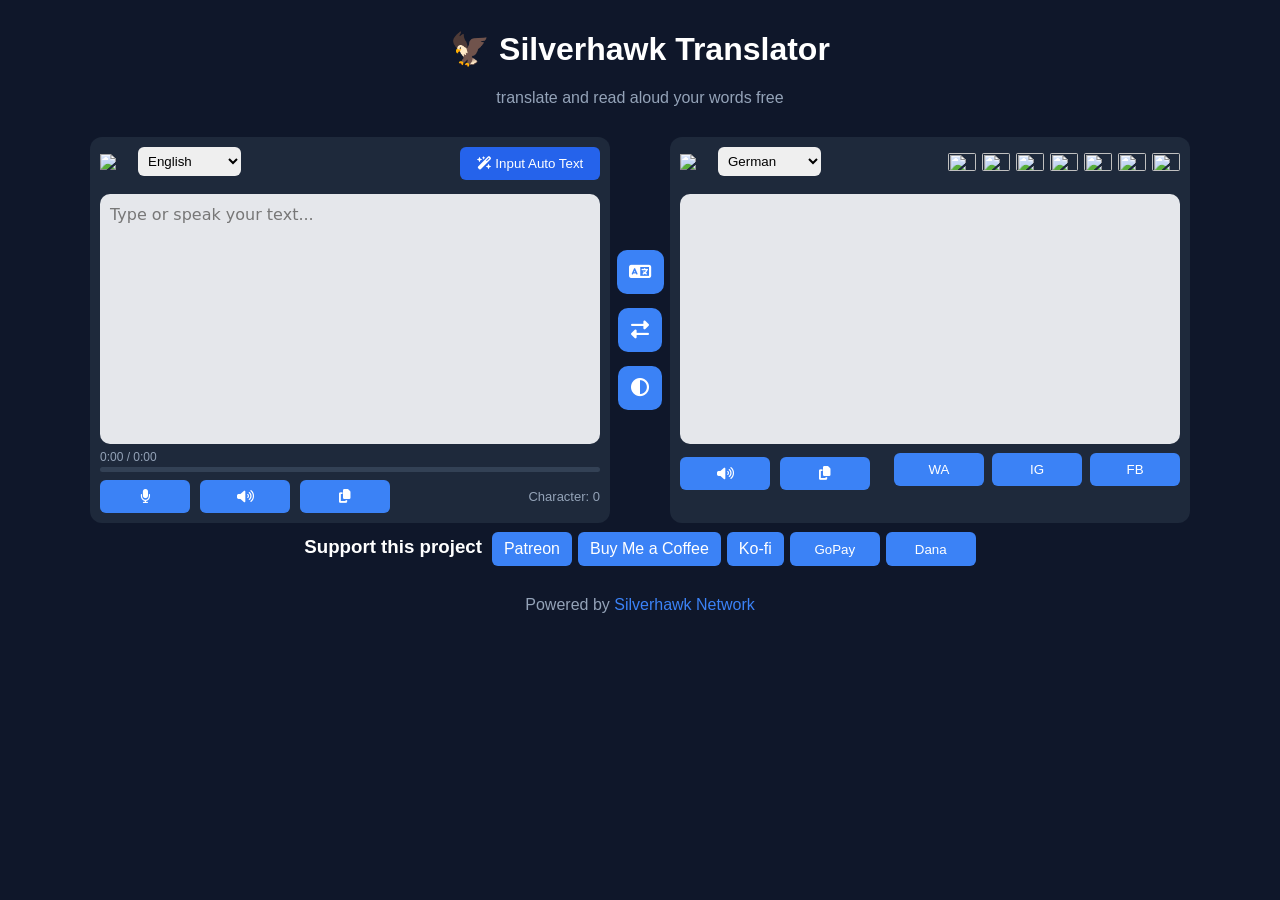
==== index.html @ ea13aef0 "Add files via upload" ====
<!doctype html>
<html lang="en">
  <head>
    <link rel="icon" href="data:,🦅" />

    <meta charset="UTF-8" />
    <meta name="viewport" content="width=device-width, initial-scale=1.0" />

    <title>Silverhawk Translator</title>

    <link rel="stylesheet" href="style.css" />

    <link
      rel="stylesheet"
      href="https://cdnjs.cloudflare.com/ajax/libs/font-awesome/6.5.0/css/all.min.css"
    />
  </head>

  <body>
    <div class="container">
      <h1>🦅 Silverhawk Translator</h1>
      <p class="tagline">translate and read aloud your words free</p>

      <div class="translator">
        <!-- INPUT -->

        <div class="box">
          <div class="lang-select">
            <img id="flagInput" src="https://flagcdn.com/us.svg" />

            <select id="inputLang">
              <option value="ar">Arabic</option>
              <option value="nl">Dutch</option>
              <option value="en" selected>English</option>
              <option value="fil">Filipino</option>
              <option value="fr">French</option>
              <option value="de">German</option>
              <option value="he">Hebrew</option>
              <option value="hi">Hindi</option>
              <option value="id">Indonesian</option>
              <option value="it">Italian</option>
              <option value="ja">Japanese</option>
              <option value="ko">Korean</option>
              <option value="es">Spanish</option>
              <option value="th">Thai</option>
              <option value="vi">Vietnamese</option>
              <option value="zh">Chinese</option>
            </select>
          </div>

          <button id="autoTextBtn" class="autoTextBtn">
            <i class="fa-solid fa-wand-magic-sparkles"></i>
            Input Auto Text
          </button>

          <div id="autoTextMenu" class="autoTextMenu">
            <select id="templateSelect">
              <option value="">Load Conversation Template</option>
              <option value="hotel">Hotel Lobby Conversation</option>
              <option value="airport">Airport Check-in Conversation</option>
              <option value="restaurant">Restaurant Conversation</option>
              <option value="shopping">Shopping Conversation</option>
              <option value="story">AI Story Generator</option>
              <option value="grammar">Fix Grammar</option>
              <option value="simplify">Simplify Sentence</option>
              <option value="bilingual">Bilingual Dialogue</option>
            </select>

            <textarea
              id="promptInput"
              rows="4"
              placeholder="or type prompt e.g. hotel conversation guest and receptionist"
            ></textarea>

            <button id="generatePrompt">Generate</button>
          </div>

          <div
            id="inputText"
            class="outputBox"
            contenteditable="true"
            data-placeholder="Type or speak your text..."
          ></div>

          <div class="ttsProgress">
            <div id="ttsTime">0:00 / 0:00</div>

            <div class="ttsBar">
              <div id="ttsFill"></div>
            </div>
          </div>

          <div class="actions">
            <button id="mic">
              <i class="fa fa-microphone"></i>
            </button>

            <button id="speakInput">
              <i class="fa fa-volume-up"></i>
            </button>

            <button id="copyInput">
              <i class="fa fa-copy"></i>
            </button>

            <div class="charSpacer"></div>

            <div id="charCount">Character: 0</div>
          </div>
        </div>

        <!-- CENTER BUTTONS -->

        <div class="centerButtons">
          <button id="translateBtn" title="Translate">
            <i class="fa-solid fa-language"></i>
          </button>

          <button id="reverseBtn" title="Swap Language">
            <i class="fa-solid fa-right-left"></i>
          </button>

          <button id="themeBtn" title="Dark / Light">
            <i class="fa-solid fa-circle-half-stroke"></i>
          </button>
        </div>
        <!-- OUTPUT -->

        <div class="box">
          <div class="lang-select">
            <img id="flagOutput" src="https://flagcdn.com/us.svg" />

            <select id="outputLang">
              <option value="ar">Arabic</option>
              <option value="nl">Dutch</option>
              <option value="en" selected>English</option>
              <option value="fil">Filipino</option>
              <option value="fr">French</option>
              <option value="de">German</option>
              <option value="he">Hebrew</option>
              <option value="hi">Hindi</option>
              <option value="id">Indonesian</option>
              <option value="it">Italian</option>
              <option value="ja">Japanese</option>
              <option value="ko">Korean</option>
              <option value="es">Spanish</option>
              <option value="th">Thai</option>
              <option value="vi">Vietnamese</option>
              <option value="zh">Chinese</option>
            </select>

            <!-- QUICK FLAG SELECTOR -->

            <div class="flag-bar">
              <img
                src="https://flagcdn.com/id.svg"
                onclick="setLang('id')"
                title="Indonesian"
              />

              <img
                src="https://flagcdn.com/sa.svg"
                onclick="setLang('ar')"
                title="Arabic"
              />

              <img
                src="https://flagcdn.com/kr.svg"
                onclick="setLang('ko')"
                title="Korean"
              />

              <img
                src="https://flagcdn.com/fr.svg"
                onclick="setLang('fr')"
                title="French"
              />

              <img
                src="https://flagcdn.com/cn.svg"
                onclick="setLang('zh')"
                title="Chinese"
              />

              <img
                src="https://flagcdn.com/es.svg"
                onclick="setLang('es')"
                title="Spanish"
              />

              <img
                src="https://flagcdn.com/in.svg"
                onclick="setLang('hi')"
                title="Hindi"
              />
            </div>
          </div>

          <div id="outputText" class="outputBox"></div>

          <div class="outputActions">
            <div class="actions">
              <button id="speakOutput">
                <i class="fa fa-volume-up"></i>
              </button>

              <button id="copyOutput">
                <i class="fa fa-copy"></i>
              </button>
            </div>

            <div class="share">
              <button onclick="shareWA()">WA</button>
              <button onclick="shareTG()">IG</button>
              <button onclick="shareFB()">FB</button>
            </div>
          </div>
        </div>
      </div>

      <div class="supportRow">
        <h3>Support this project</h3>

        <div class="tips">
          <a href="https://patreon.com/AmateursReleased" target="_blank">
            Patreon
          </a>

          <a href="https://buymeacoffee.com/silverhawknetwork" target="_blank">
            Buy Me a Coffee
          </a>

          <a href="https://ko-fi.com/teddymulyana" target="_blank"> Ko-fi </a>

          <button onclick="copyGopay()">GoPay</button>
          <button onclick="copyDana()">Dana</button>
        </div>
      </div>
    </div>

    <footer>
      Powered by
      <a href="https://silverhawk.web.id" target="_blank">
        Silverhawk Network
      </a>
    </footer>

    <script src="script.js"></script>
  </body>
</html>
---- style.css ----
body {
  font-family: Arial, sans-serif;
  background: #0f172a;
  color: white;
  margin: 0;
}

.container {
  max-width: 1100px;
  margin: auto;
  padding: 30px;
}

h1 {
  margin-top: 0;
  text-align: center;
}

.tagline {
  text-align: center;
  color: #94a3b8;
  margin-bottom: 30px;
}

/* MAIN TRANSLATOR LAYOUT */

.translator {
  display: flex;
  gap: 20px;
  align-items: stretch;
  flex-wrap: wrap;
}

/* INPUT & OUTPUT BOX */

.box {
  flex: 1 1 0;
  min-width: 0;
  background: #1e293b;
  padding: 10px;
  border-radius: 12px;
  display: flex;
  flex-direction: column;
  position: relative;
}

/* TEXTAREA */

textarea {
  width: 100%;
  height: 230px;
  border: none;
  padding: 10px;
  border-radius: 10px;
  resize: none;
  font-size: 16px;
  margin-top: 8px;
  box-sizing: border-box;
  line-height: 1.4;
}

#promptInput {
  resize: none;
  border: none;
  border-radius: 6px;
  padding: 8px;
  font-size: 14px;
}

/* LANGUAGE BAR */

.lang-select {
  display: flex;
  align-items: center;
  gap: 10px;
  margin-bottom: 10px;
}

.lang-select img {
  width: 28px;
}

/* FLAG QUICK SELECT */

.flag-bar {
  display: flex;
  gap: 6px;
  margin-left: auto;
}

.flag-bar img {
  width: 28px;
  height: 18px;
  object-fit: cover;
  cursor: pointer;
  border-radius: 2px;
  transition: 0.2s;
}

.flag-bar img:hover {
  transform: scale(1.1);
}

/* SELECT */

select {
  padding: 6px;
  border-radius: 6px;
  border: none;
}

/* BUTTON STYLE */

button {
  background: #3b82f6;
  border: none;
  color: white;
  padding: 9px 12px;
  border-radius: 6px;
  cursor: pointer;
  min-width: 90px;
  transition: 0.2s;
}

button:hover {
  background: #2563eb;
}

/* ACTION BUTTONS */

.actions {
  margin-top: 8px;
  display: flex;
  gap: 10px;
  align-items: center;
}

/* CHARACTER COUNTER */

#charCount {
  margin-top: 0;
  font-size: 13px;
  color: #94a3b8;
  font-weight: 500;
  align-self: center;
}

.charSpacer {
  flex: 1;
}

/* CENTER BUTTONS */

.centerButtons {
  width: 20px;
  display: flex;
  flex-direction: column;
  justify-content: center;
  align-items: center;
  gap: 14px;
}

.centerButtons button {
  height: 44px;
  min-width: 44px;
  display: flex;
  align-items: center;
  justify-content: center;
  font-size: 18px;
  border-radius: 10px;
}

.centerButtons button:hover {
  box-shadow: 0 6px 14px rgb(255, 255, 255);
}

/* SHARE BUTTONS */

.share {
  display: flex;
  gap: 8px;
  justify-content: flex-end;
  flex-wrap: wrap;
}

.outputActions {
  display: flex;
  justify-content: space-between;
  align-items: center;
  margin-top: 5px;
}

/* SUPPORT */

.tips {
  display: flex;
  flex-wrap: wrap;
  gap: 6px;
  justify-content: center;
  margin-top: 4px;
}

.tips a {
  background: #3b82f6;
  color: white;
  padding: 8px 12px;
  border-radius: 6px;
  text-decoration: none;
}

/* FOOTER */

footer {
  text-align: center;
  margin-bottom: 10px;
  color: #94a3b8;
}

footer a {
  color: #3b82f6;
  text-decoration: none;
}

/* AUTO TEXT MENU */

.autoTextBtn {
  position: absolute;
  top: 10px;
  right: 10px;
  background: #2563eb;
  min-width: 140px;
  z-index: 5;
}

.autoTextBtn:hover {
  transform: translateY(-1px);
}

.autoTextMenu {
  position: absolute;
  top: 70px;
  left: 10px;
  right: 10px;
  display: none;
  flex-direction: column;
  gap: 8px;
  background: rgba(15, 23, 42, 0.92);
  backdrop-filter: blur(6px);
  border: 1px solid #334155;
  border-radius: 10px;
  padding: 12px;
  z-index: 20;
  box-shadow: 0 8px 30px rgba(0, 0, 0, 0.45);
  opacity: 0;
  transform: translateY(-8px);
  transition:
    opacity 0.4s,
    transform 0.4s;
}

.autoTextMenu.show {
  display: flex;
  opacity: 1;
  transform: translateY(0);
}

#autoTextMenu textarea {
  height: 80px;
}

/* LIGHT MODE */

.light {
  background: white;
  color: black;
}

.light .box {
  background: #f1f5f9;
  position: relative;
}

.light textarea {
  background: white;
  color: black;
}

/* TTS PROGRESS */

.ttsProgress {
  margin-top: 6px;
  font-size: 12px;
  color: #94a3b8;
}

.ttsBar {
  width: 100%;
  height: 5px;
  background: #334155;
  border-radius: 4px;
  overflow: hidden;
  margin-top: 3px;
}

#ttsFill {
  height: 100%;
  width: 0%;
  background: #3b82f6;
  transition: width 0.2s linear;
}

/* ACTIVE WORD */

.wordActive {
  background: #1519fada;
  color: rgb(255, 255, 255);
  border-radius: 4px;
  padding: 1px 3px;
  transition: 0.15s;
}

/*
PERBAIKAN BUG TEKS HILANG

sebelumnya:
color: transparent;

sekarang:
opacity ringan supaya highlight tetap terlihat
*/

#outputText {
  color: rgb(16, 117, 180);
}

#inputText:empty:before {
  content: attr(data-placeholder);
  color: #777;
}

/* RESPONSIVE */

@media (max-width: 900px) {
  .translator {
    flex-direction: column;
  }

  .centerButtons {
    flex-direction: row;
    width: 100%;
    justify-content: center;
  }

  .centerButtons button {
    width: auto;
  }
}

.supportRow {
  display: flex;
  align-items: center;
  justify-content: center;
  gap: 10px;
  flex-wrap: wrap;
  margin-top: 5px;
}

.supportRow h3 {
  margin: 0;
}

@media (max-width: 600px) {
  .share {
    justify-content: center;
  }

  .share button {
    flex: 1;
    min-width: 50px;
  }
}

.outputBox {
  height: 230px;
  overflow-y: auto;
  background: #e5e7eb;
  color: black;
  padding: 10px;
  border-radius: 10px;
  margin-top: 8px;
  font-size: 16px;
  line-height: 1.4;
  white-space: pre-wrap;
  font-family: system-ui, Arial, sans-serif;
  word-break: break-word;
}
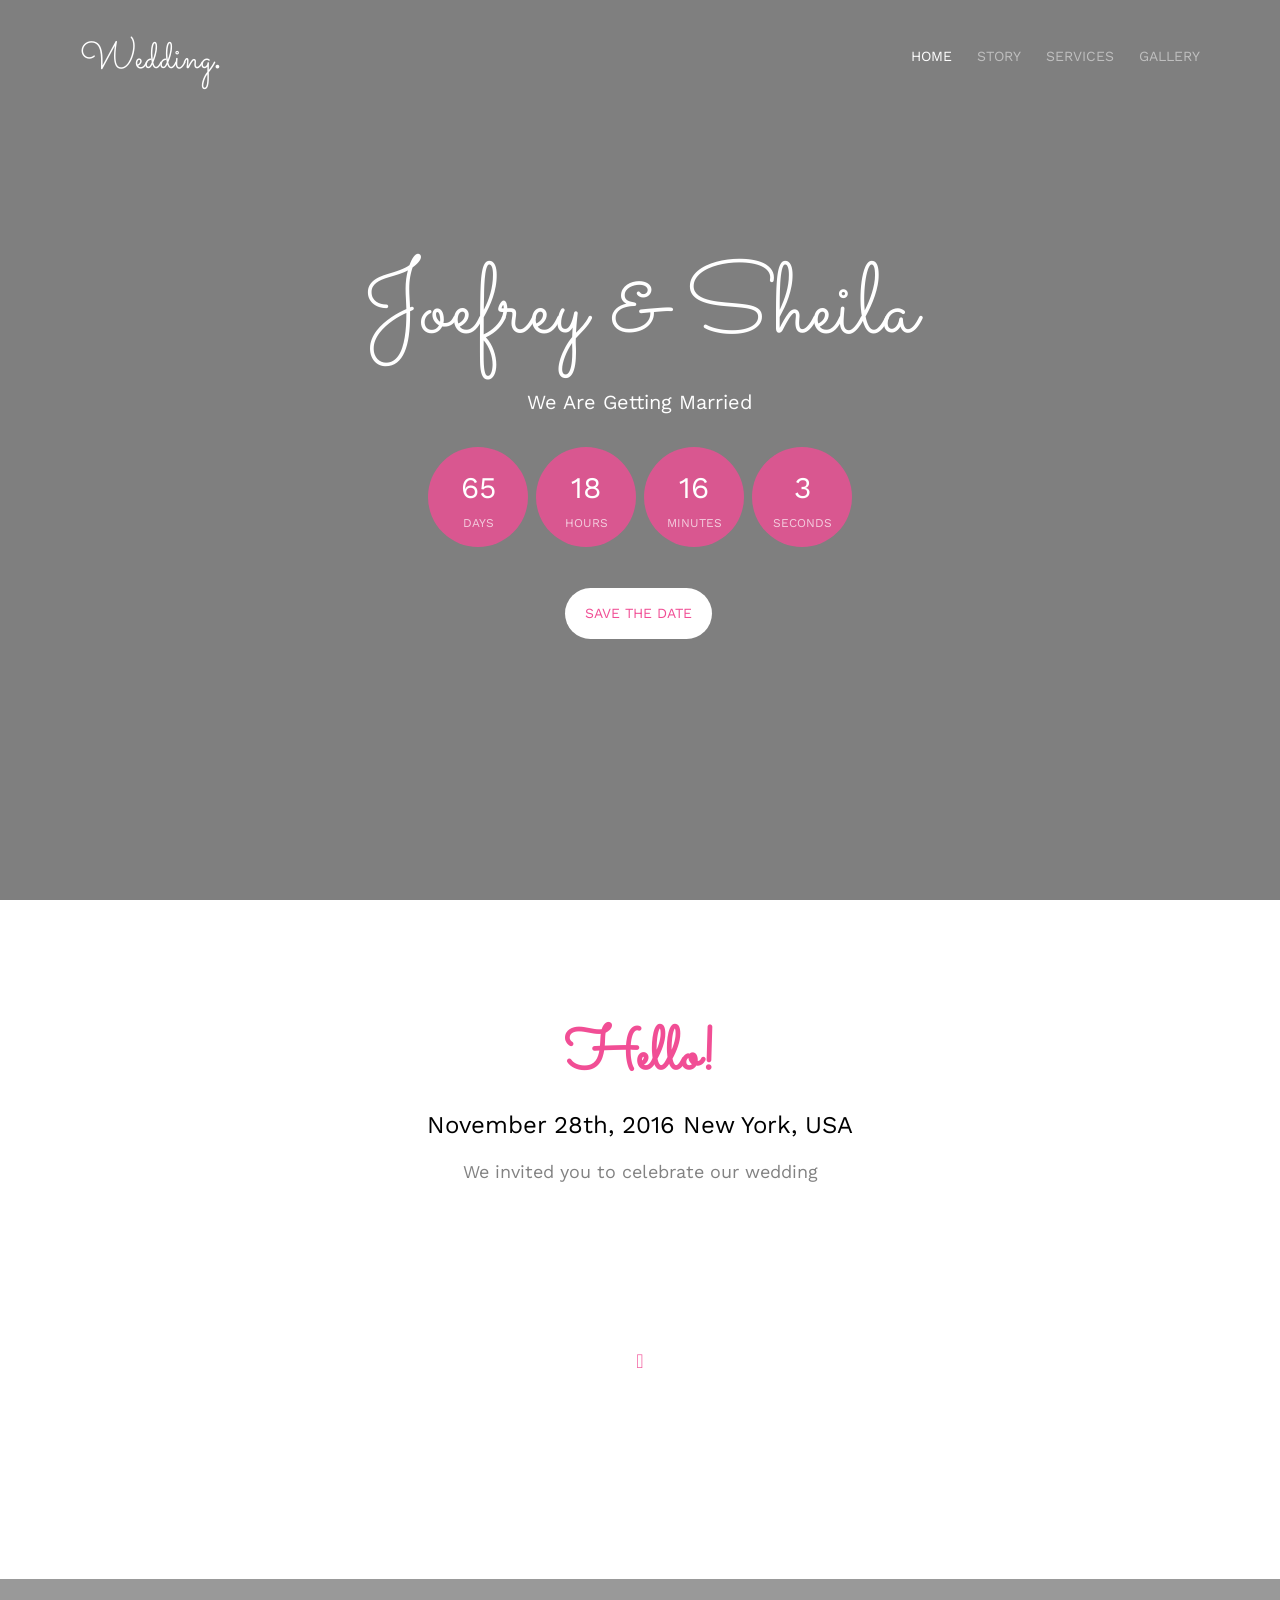
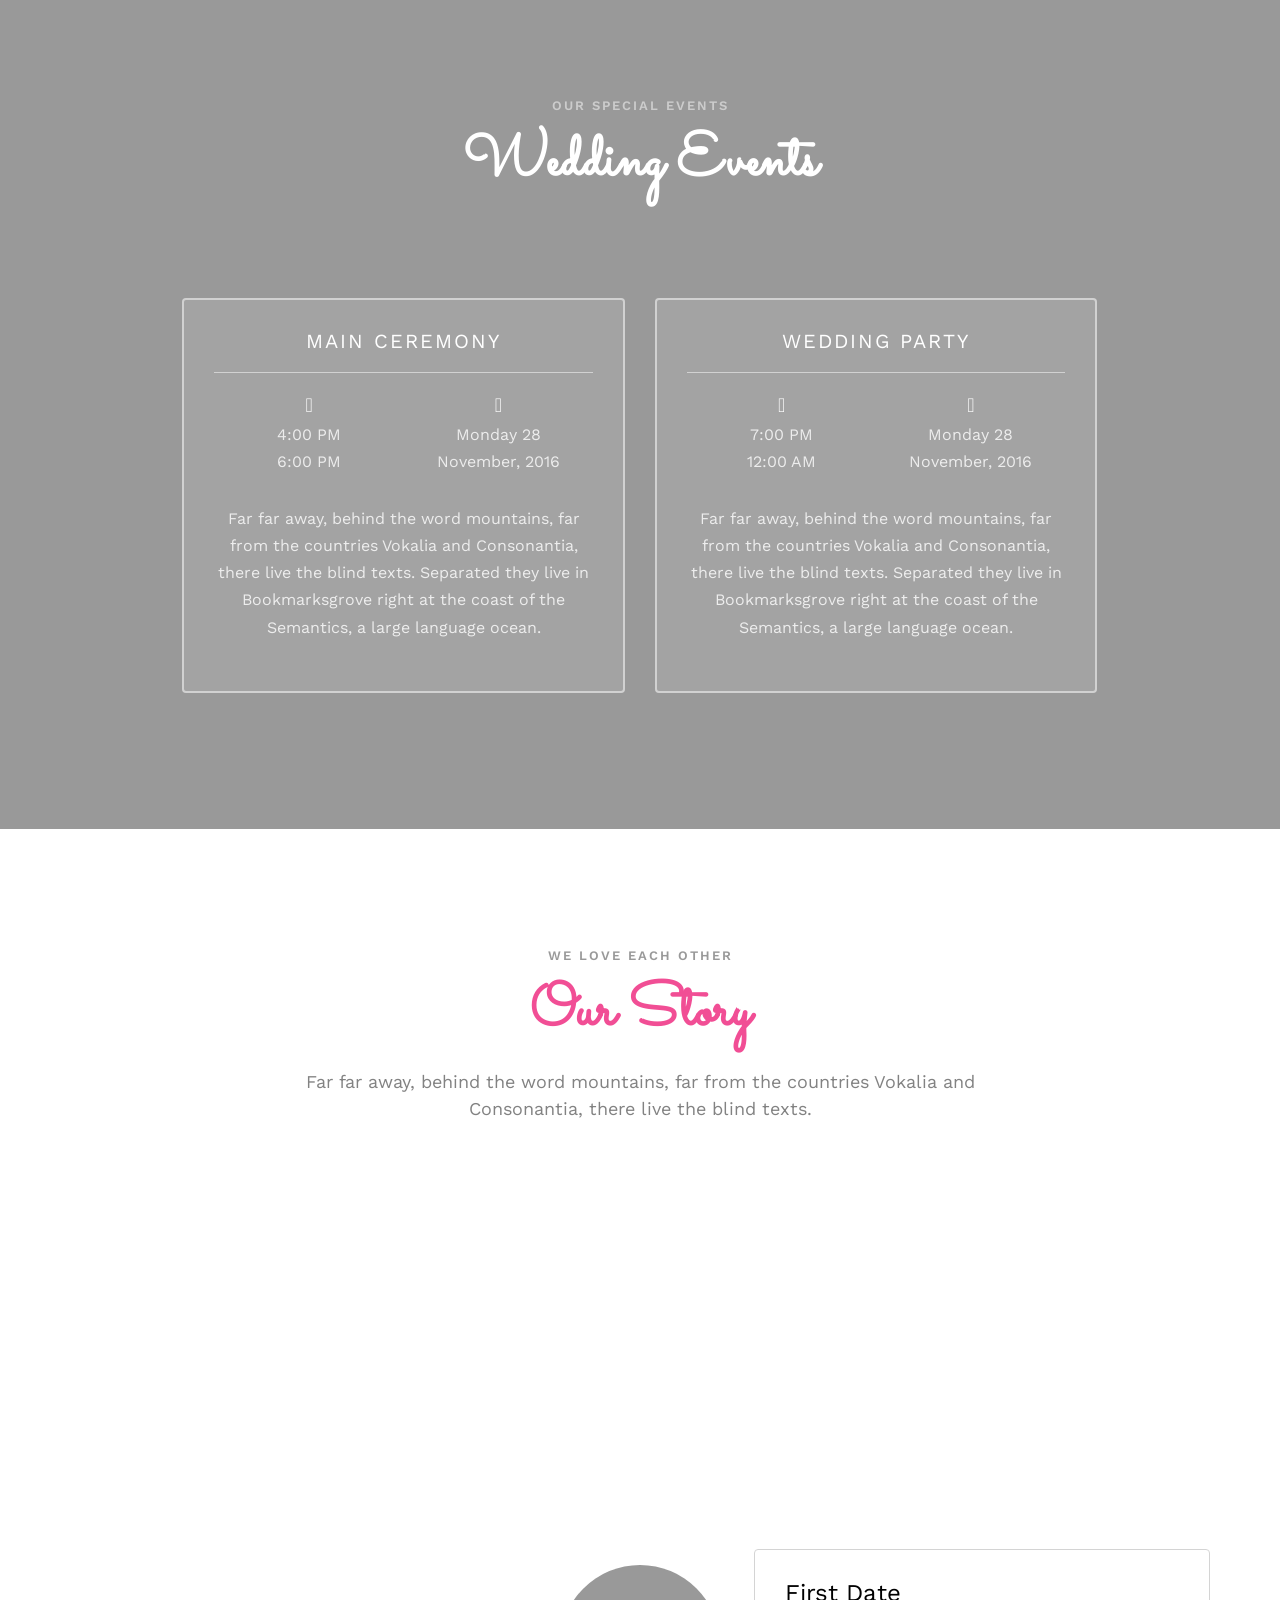
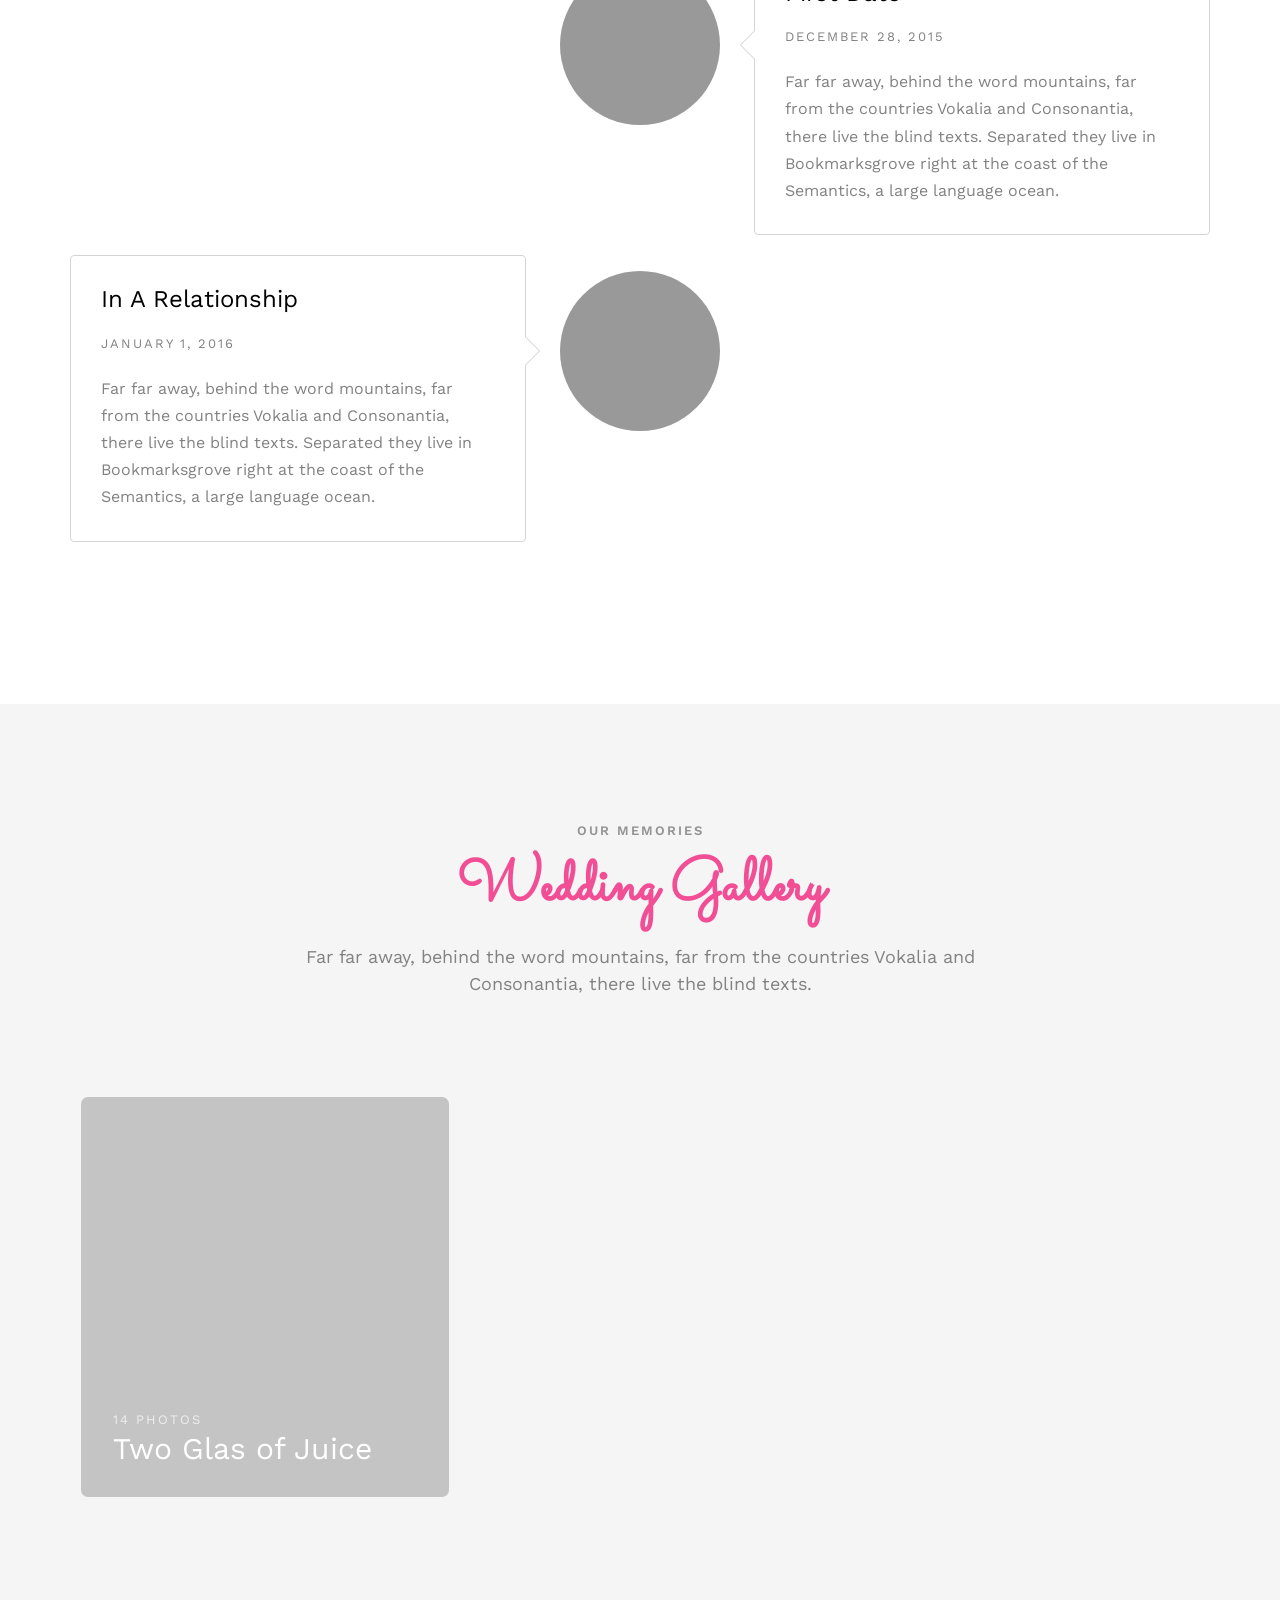
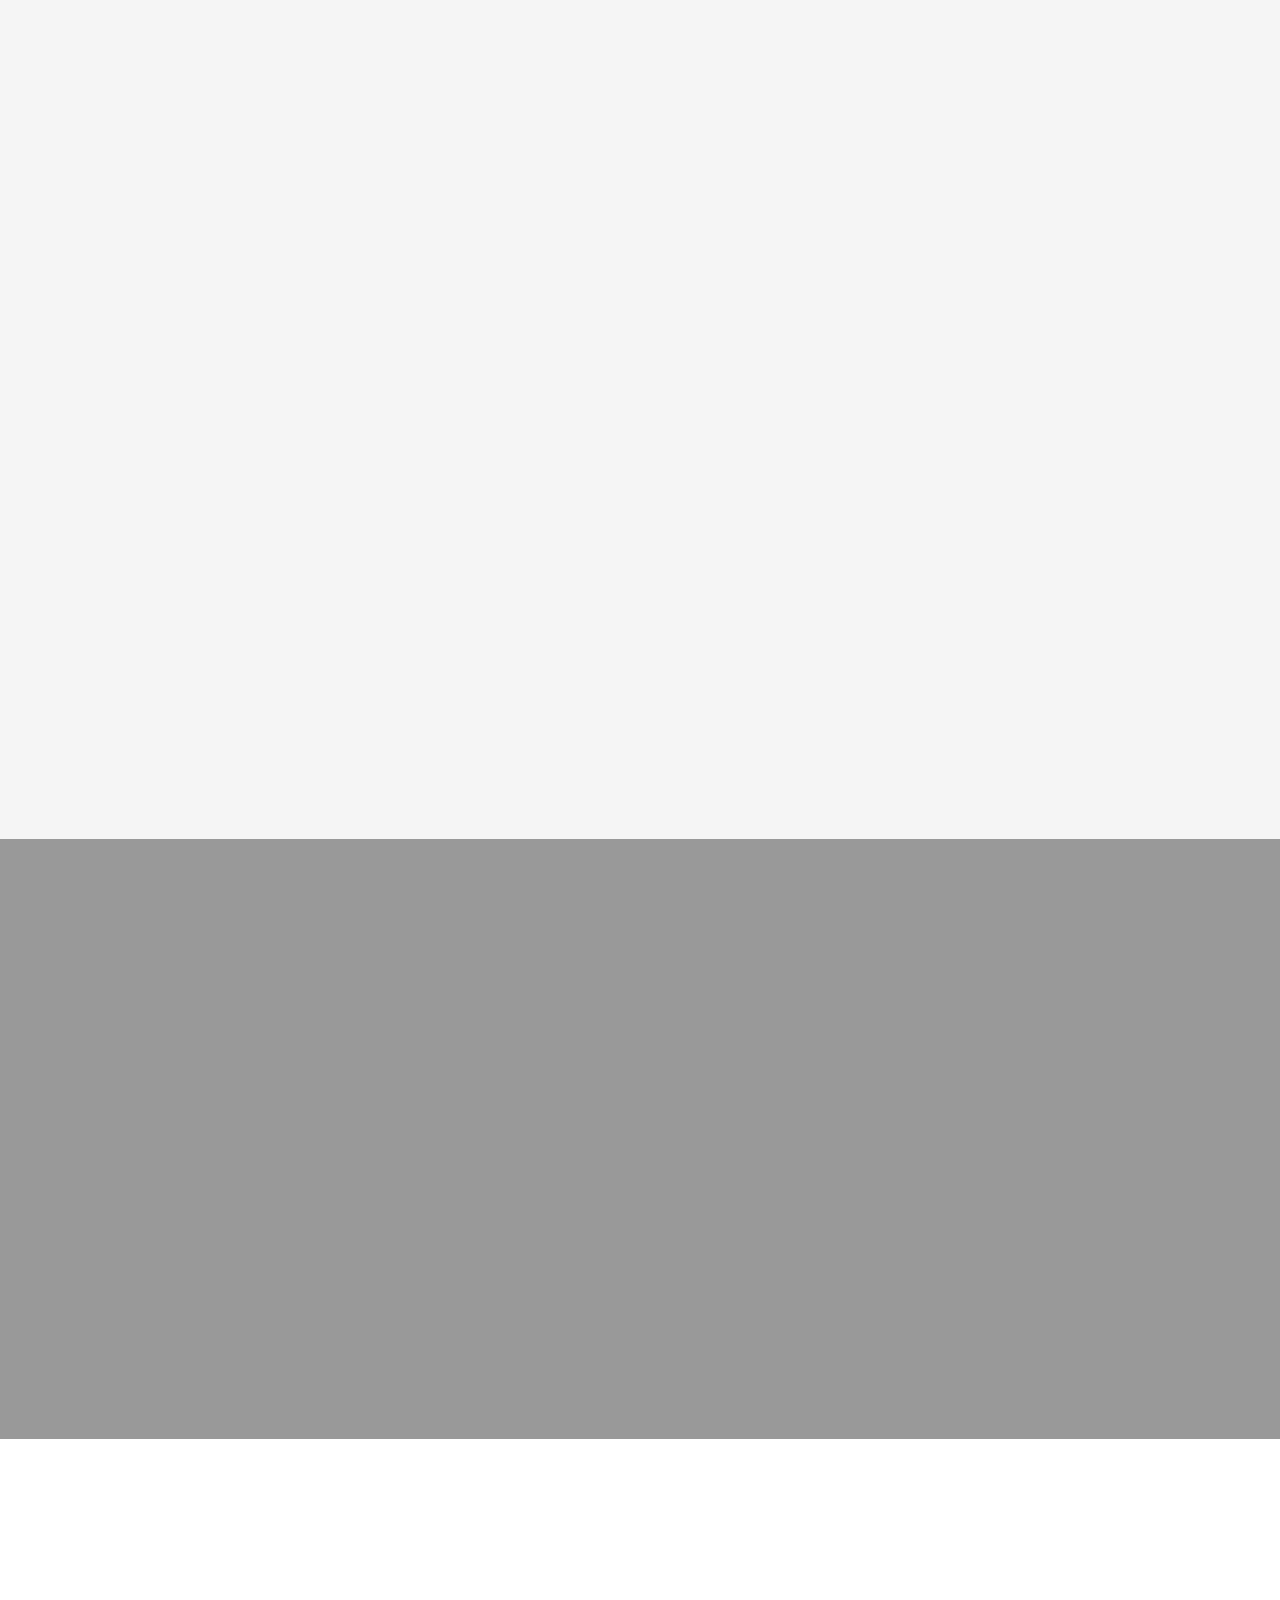
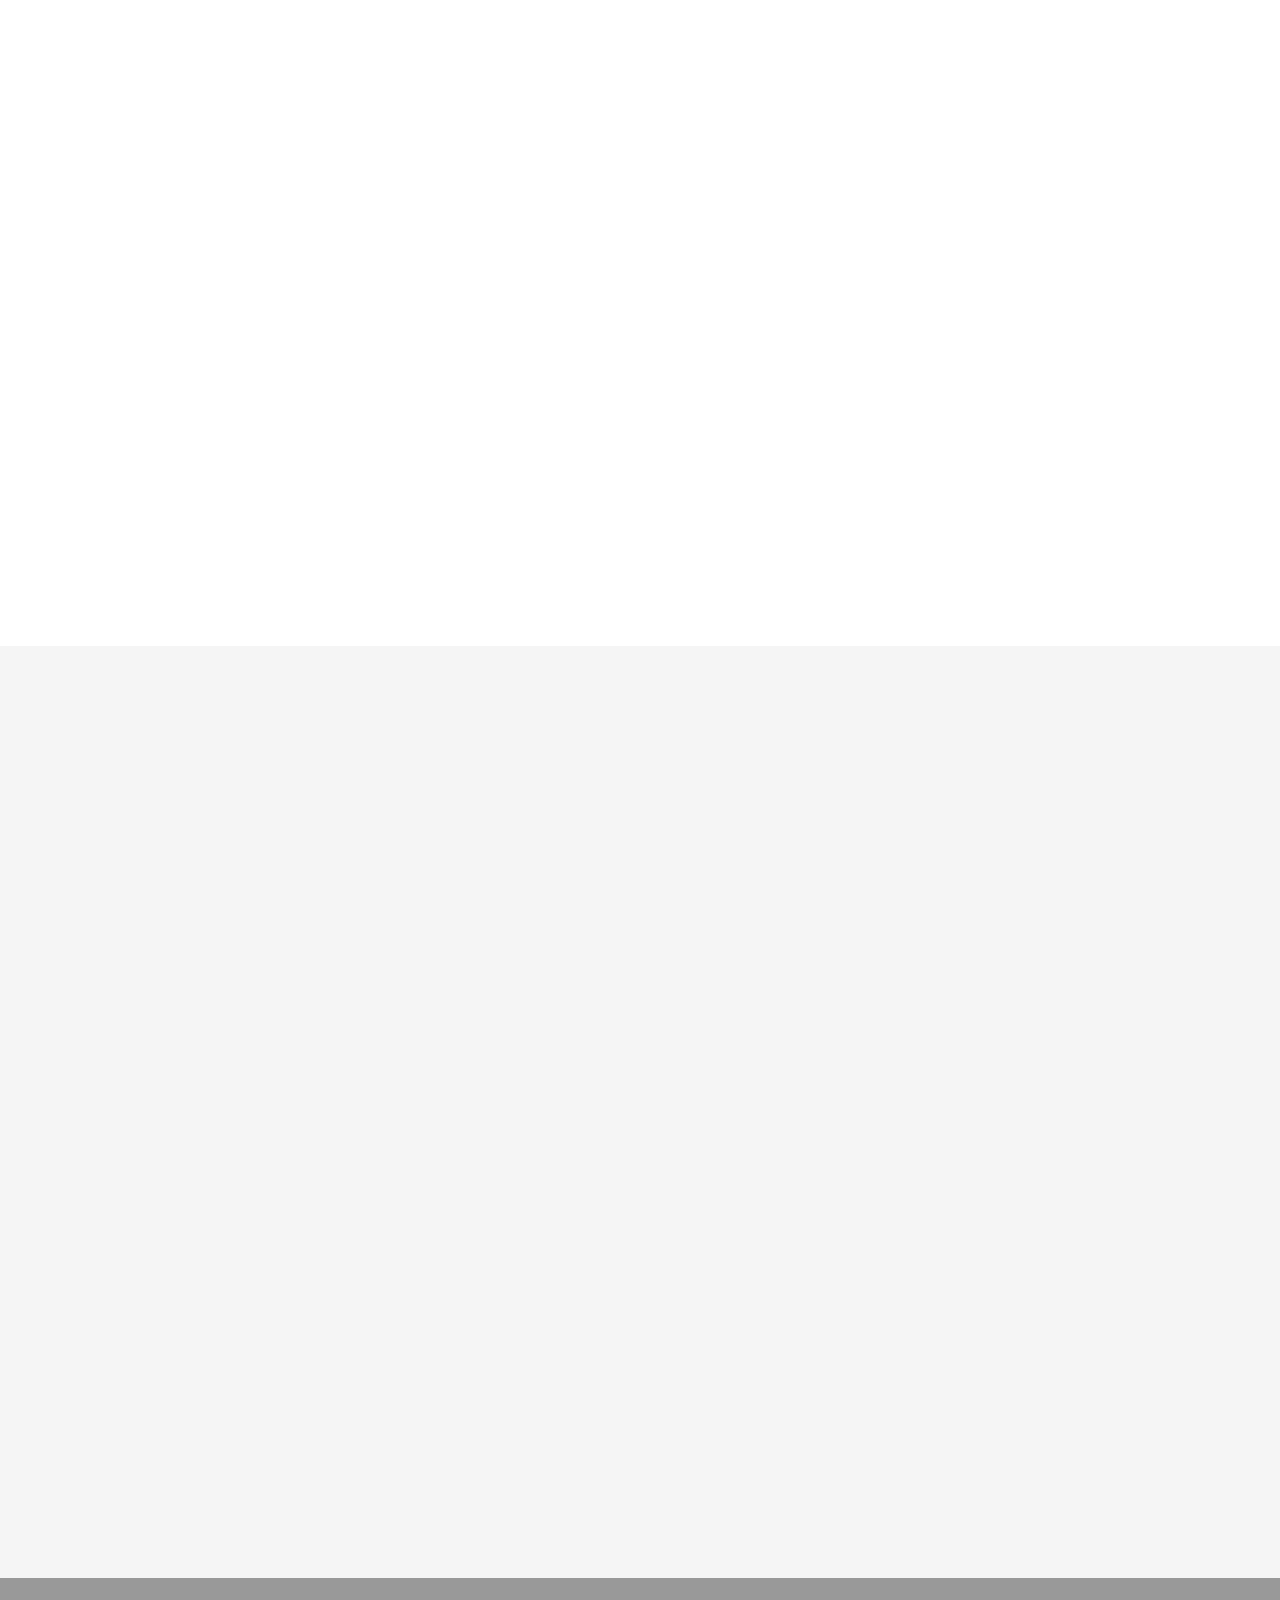
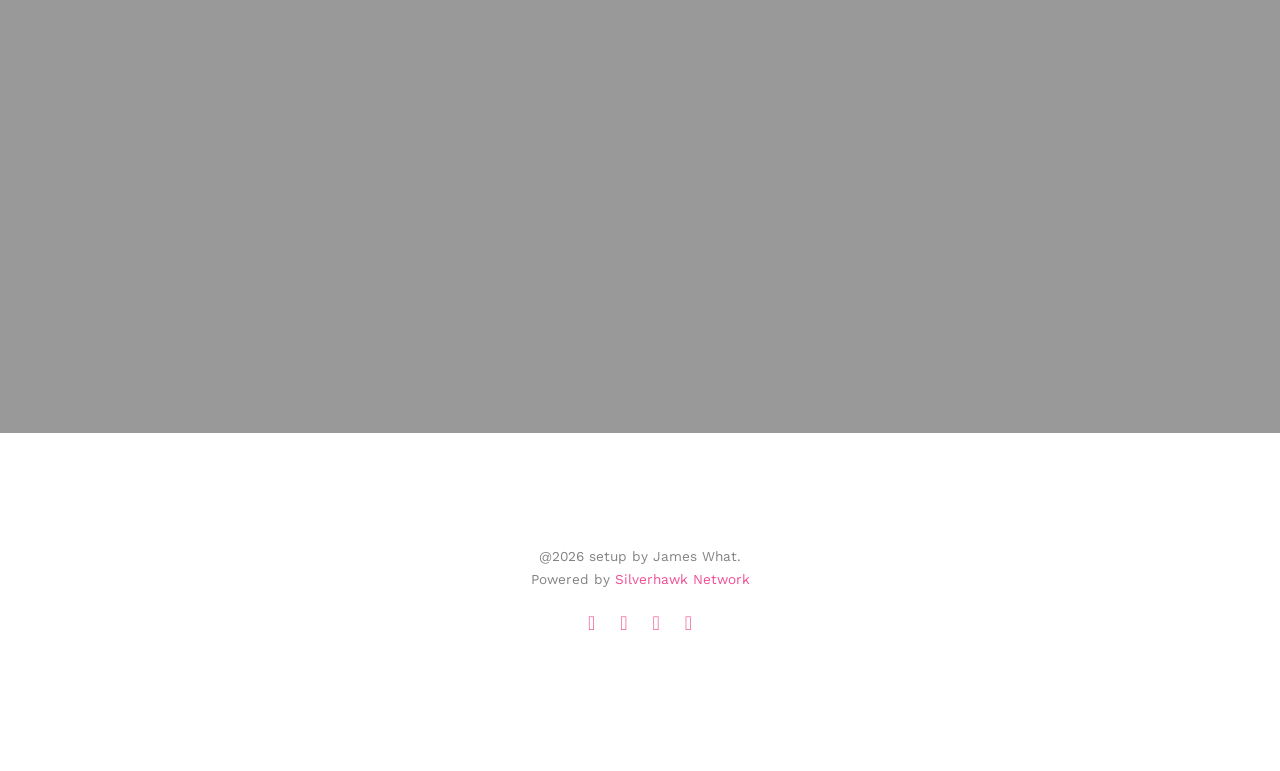
==== commit 5c8edb54: "Add files via upload" ====
--- a/index.html
+++ b/index.html
@@ -1,250 +1,623 @@
-<!doctype html>
-<html lang="en">
-  <head>
-    <link rel="icon" href="data:,🦅" />
-
-    <meta charset="UTF-8" />
-    <meta name="viewport" content="width=device-width, initial-scale=1.0" />
-
-    <title>Silverhawk Translator</title>
-
-    <link rel="stylesheet" href="style.css" />
-
-    <link
-      rel="stylesheet"
-      href="https://cdnjs.cloudflare.com/ajax/libs/font-awesome/6.5.0/css/all.min.css"
-    />
-  </head>
-
-  <body>
-    <div class="container">
-      <h1>🦅 Silverhawk Translator</h1>
-      <p class="tagline">translate and read aloud your words free</p>
-
-      <div class="translator">
-        <!-- INPUT -->
-
-        <div class="box">
-          <div class="lang-select">
-            <img id="flagInput" src="https://flagcdn.com/us.svg" />
-
-            <select id="inputLang">
-              <option value="ar">Arabic</option>
-              <option value="nl">Dutch</option>
-              <option value="en" selected>English</option>
-              <option value="fil">Filipino</option>
-              <option value="fr">French</option>
-              <option value="de">German</option>
-              <option value="he">Hebrew</option>
-              <option value="hi">Hindi</option>
-              <option value="id">Indonesian</option>
-              <option value="it">Italian</option>
-              <option value="ja">Japanese</option>
-              <option value="ko">Korean</option>
-              <option value="es">Spanish</option>
-              <option value="th">Thai</option>
-              <option value="vi">Vietnamese</option>
-              <option value="zh">Chinese</option>
-            </select>
-          </div>
-
-          <button id="autoTextBtn" class="autoTextBtn">
-            <i class="fa-solid fa-wand-magic-sparkles"></i>
-            Input Auto Text
-          </button>
-
-          <div id="autoTextMenu" class="autoTextMenu">
-            <select id="templateSelect">
-              <option value="">Load Conversation Template</option>
-              <option value="hotel">Hotel Lobby Conversation</option>
-              <option value="airport">Airport Check-in Conversation</option>
-              <option value="restaurant">Restaurant Conversation</option>
-              <option value="shopping">Shopping Conversation</option>
-              <option value="story">AI Story Generator</option>
-              <option value="grammar">Fix Grammar</option>
-              <option value="simplify">Simplify Sentence</option>
-              <option value="bilingual">Bilingual Dialogue</option>
-            </select>
-
-            <textarea
-              id="promptInput"
-              rows="4"
-              placeholder="or type prompt e.g. hotel conversation guest and receptionist"
-            ></textarea>
-
-            <button id="generatePrompt">Generate</button>
-          </div>
-
-          <div
-            id="inputText"
-            class="outputBox"
-            contenteditable="true"
-            data-placeholder="Type or speak your text..."
-          ></div>
-
-          <div class="ttsProgress">
-            <div id="ttsTime">0:00 / 0:00</div>
-
-            <div class="ttsBar">
-              <div id="ttsFill"></div>
-            </div>
-          </div>
-
-          <div class="actions">
-            <button id="mic">
-              <i class="fa fa-microphone"></i>
-            </button>
-
-            <button id="speakInput">
-              <i class="fa fa-volume-up"></i>
-            </button>
-
-            <button id="copyInput">
-              <i class="fa fa-copy"></i>
-            </button>
-
-            <div class="charSpacer"></div>
-
-            <div id="charCount">Character: 0</div>
-          </div>
-        </div>
-
-        <!-- CENTER BUTTONS -->
-
-        <div class="centerButtons">
-          <button id="translateBtn" title="Translate">
-            <i class="fa-solid fa-language"></i>
-          </button>
-
-          <button id="reverseBtn" title="Swap Language">
-            <i class="fa-solid fa-right-left"></i>
-          </button>
-
-          <button id="themeBtn" title="Dark / Light">
-            <i class="fa-solid fa-circle-half-stroke"></i>
-          </button>
-        </div>
-        <!-- OUTPUT -->
-
-        <div class="box">
-          <div class="lang-select">
-            <img id="flagOutput" src="https://flagcdn.com/us.svg" />
-
-            <select id="outputLang">
-              <option value="ar">Arabic</option>
-              <option value="nl">Dutch</option>
-              <option value="en" selected>English</option>
-              <option value="fil">Filipino</option>
-              <option value="fr">French</option>
-              <option value="de">German</option>
-              <option value="he">Hebrew</option>
-              <option value="hi">Hindi</option>
-              <option value="id">Indonesian</option>
-              <option value="it">Italian</option>
-              <option value="ja">Japanese</option>
-              <option value="ko">Korean</option>
-              <option value="es">Spanish</option>
-              <option value="th">Thai</option>
-              <option value="vi">Vietnamese</option>
-              <option value="zh">Chinese</option>
-            </select>
-
-            <!-- QUICK FLAG SELECTOR -->
-
-            <div class="flag-bar">
-              <img
-                src="https://flagcdn.com/id.svg"
-                onclick="setLang('id')"
-                title="Indonesian"
-              />
-
-              <img
-                src="https://flagcdn.com/sa.svg"
-                onclick="setLang('ar')"
-                title="Arabic"
-              />
-
-              <img
-                src="https://flagcdn.com/kr.svg"
-                onclick="setLang('ko')"
-                title="Korean"
-              />
-
-              <img
-                src="https://flagcdn.com/fr.svg"
-                onclick="setLang('fr')"
-                title="French"
-              />
-
-              <img
-                src="https://flagcdn.com/cn.svg"
-                onclick="setLang('zh')"
-                title="Chinese"
-              />
-
-              <img
-                src="https://flagcdn.com/es.svg"
-                onclick="setLang('es')"
-                title="Spanish"
-              />
-
-              <img
-                src="https://flagcdn.com/in.svg"
-                onclick="setLang('hi')"
-                title="Hindi"
-              />
-            </div>
-          </div>
-
-          <div id="outputText" class="outputBox"></div>
-
-          <div class="outputActions">
-            <div class="actions">
-              <button id="speakOutput">
-                <i class="fa fa-volume-up"></i>
-              </button>
-
-              <button id="copyOutput">
-                <i class="fa fa-copy"></i>
-              </button>
-            </div>
-
-            <div class="share">
-              <button onclick="shareWA()">WA</button>
-              <button onclick="shareTG()">IG</button>
-              <button onclick="shareFB()">FB</button>
-            </div>
-          </div>
-        </div>
-      </div>
-
-      <div class="supportRow">
-        <h3>Support this project</h3>
-
-        <div class="tips">
-          <a href="https://patreon.com/AmateursReleased" target="_blank">
-            Patreon
-          </a>
-
-          <a href="https://buymeacoffee.com/silverhawknetwork" target="_blank">
-            Buy Me a Coffee
-          </a>
-
-          <a href="https://ko-fi.com/teddymulyana" target="_blank"> Ko-fi </a>
-
-          <button onclick="copyGopay()">GoPay</button>
-          <button onclick="copyDana()">Dana</button>
-        </div>
-      </div>
-    </div>
-
-    <footer>
-      Powered by
-      <a href="https://silverhawk.web.id" target="_blank">
-        Silverhawk Network
-      </a>
-    </footer>
-
-    <script src="script.js"></script>
-  </body>
-</html>
+<!DOCTYPE html>
+<!--[if lt IE 7]>      <html class="no-js lt-ie9 lt-ie8 lt-ie7"> <![endif]-->
+<!--[if IE 7]>         <html class="no-js lt-ie9 lt-ie8"> <![endif]-->
+<!--[if IE 8]>         <html class="no-js lt-ie9"> <![endif]-->
+<!--[if gt IE 8]><!--> <html class="no-js"> <!--<![endif]-->
+	<head>
+	<meta charset="utf-8">
+	<meta http-equiv="X-UA-Compatible" content="IE=edge">
+	<title>Nikah &mdash; Wedding Invitation Online</title>
+	<meta name="viewport" content="width=device-width, initial-scale=1">
+	<meta name="description" content="Nikah, online wedding invitation" />
+	<meta name="keywords" content="Nikah, custom template, free bootstrap, html5, css3, mobile first, responsive" />
+	<meta name="author" content="JW" />
+
+  <!-- 
+	//////////////////////////////////////////////////////
+	Nikah HTML5 TEMPLATE 
+	DESIGNED & CUSTOMIZED by JW
+		
+	Website: 		http://silverhawk.web.id
+	Email: 			admin@silverhawk.web.id
+	//////////////////////////////////////////////////////
+	 -->
+
+  	<!-- Facebook and Twitter integration -->
+	<meta property="og:title" content=""/>
+	<meta property="og:image" content=""/>
+	<meta property="og:url" content=""/>
+	<meta property="og:site_name" content=""/>
+	<meta property="og:description" content=""/>
+	<meta name="twitter:title" content="" />
+	<meta name="twitter:image" content="" />
+	<meta name="twitter:url" content="" />
+	<meta name="twitter:card" content="" />
+
+	<link href='https://fonts.googleapis.com/css?family=Work+Sans:400,300,600,400italic,700' rel='stylesheet' type='text/css'>
+	<link href="https://fonts.googleapis.com/css?family=Sacramento" rel="stylesheet">
+	
+	<!-- Animate.css -->
+	<link rel="stylesheet" href="css/animate.css">
+	<!-- Icomoon Icon Fonts-->
+	<link rel="stylesheet" href="css/icomoon.css">
+	<!-- Bootstrap  -->
+	<link rel="stylesheet" href="css/bootstrap.css">
+
+	<!-- Magnific Popup -->
+	<link rel="stylesheet" href="css/magnific-popup.css">
+
+	<!-- Owl Carousel  -->
+	<link rel="stylesheet" href="css/owl.carousel.min.css">
+	<link rel="stylesheet" href="css/owl.theme.default.min.css">
+
+	<!-- Theme style  -->
+	<link rel="stylesheet" href="css/style.css">
+
+	<!-- Modernizr JS -->
+	<script src="js/modernizr-2.6.2.min.js"></script>
+	<!-- FOR IE9 below -->
+	<!--[if lt IE 9]>
+	<script src="js/respond.min.js"></script>
+	<![endif]-->
+
+	</head>
+	<body>
+		
+	<div class="fh5co-loader"></div>
+	
+	<div id="page">
+	<nav class="fh5co-nav" role="navigation">
+		<div class="container">
+			<div class="row">
+				<div class="col-xs-2">
+					<div id="fh5co-logo"><a href="index.html">Wedding<strong>.</strong></a></div>
+				</div>
+				<div class="col-xs-10 text-right menu-1">
+					<ul>
+						<li class="active"><a href="index.html">Home</a></li>
+						<!-- <li><a href="about.html">Story</a></li> -->
+						<li><a href="#fh5co-couple-story">Story</a></li>
+						<li class="has-dropdown">
+							<a href="#fh5co-services">Services</a>
+							<!-- <ul class="dropdown">
+								<li><a href="#">Web Design</a></li>
+								<li><a href="#">eCommerce</a></li>
+								<li><a href="#">Branding</a></li>
+								<li><a href="#">API</a></li>
+							</ul> -->
+						</li>
+						<li class="has-dropdown">
+							<a href="#fh5co-gallery">Gallery</a>
+						</li>
+						<!-- <li><a href="contact.html">Contact</a></li> -->
+					</ul>
+				</div>
+			</div>
+			
+		</div>
+	</nav>
+
+	<header id="fh5co-header" class="fh5co-cover" role="banner" style="background-image:url(images/img_bg_2.jpg);" data-stellar-background-ratio="0.5">
+		<div class="overlay"></div>
+		<div class="container">
+			<div class="row">
+				<div class="col-md-8 col-md-offset-2 text-center">
+					<div class="display-t">
+						<div class="display-tc animate-box" data-animate-effect="fadeIn">
+							<h1>Joefrey &amp; Sheila</h1>
+							<h2>We Are Getting Married</h2>
+							<div class="simply-countdown simply-countdown-one"></div>
+							<p><a href="#" class="btn btn-default btn-sm">Save the date</a></p>
+						</div>
+					</div>
+				</div>
+			</div>
+		</div>
+	</header>
+
+	<div id="fh5co-couple">
+		<div class="container">
+			<div class="row">
+				<div class="col-md-8 col-md-offset-2 text-center fh5co-heading animate-box">
+					<h2>Hello!</h2>
+					<h3>November 28th, 2016 New York, USA</h3>
+					<p>We invited you to celebrate our wedding</p>
+				</div>
+			</div>
+			<div class="couple-wrap animate-box">
+				<div class="couple-half">
+					<div class="groom">
+						<img src="images/groom.jpg" alt="groom" class="img-responsive">
+					</div>
+					<div class="desc-groom">
+						<h3>Joefrey Mahusay</h3>
+						<p>Far far away, behind the word mountains, far from the countries Vokalia and Consonantia, there live the blind texts. Separated they live in Bookmarksgrove</p>
+					</div>
+				</div>
+				<p class="heart text-center"><i class="icon-heart2"></i></p>
+				<div class="couple-half">
+					<div class="bride">
+						<img src="images/bride.jpg" alt="groom" class="img-responsive">
+					</div>
+					<div class="desc-bride">
+						<h3>Sheila Mahusay</h3>
+						<p>Far far away, behind the word mountains, far from the countries Vokalia and Consonantia, there live the blind texts. Separated they live in Bookmarksgrove</p>
+					</div>
+				</div>
+			</div>
+		</div>
+	</div>
+
+	<div id="fh5co-event" class="fh5co-bg" style="background-image:url(images/img_bg_3.jpg);">
+		<div class="overlay"></div>
+		<div class="container">
+			<div class="row">
+				<div class="col-md-8 col-md-offset-2 text-center fh5co-heading animate-box">
+					<span>Our Special Events</span>
+					<h2>Wedding Events</h2>
+				</div>
+			</div>
+			<div class="row">
+				<div class="display-t">
+					<div class="display-tc">
+						<div class="col-md-10 col-md-offset-1">
+							<div class="col-md-6 col-sm-6 text-center">
+								<div class="event-wrap animate-box">
+									<h3>Main Ceremony</h3>
+									<div class="event-col">
+										<i class="icon-clock"></i>
+										<span>4:00 PM</span>
+										<span>6:00 PM</span>
+									</div>
+									<div class="event-col">
+										<i class="icon-calendar"></i>
+										<span>Monday 28</span>
+										<span>November, 2016</span>
+									</div>
+									<p>Far far away, behind the word mountains, far from the countries Vokalia and Consonantia, there live the blind texts. Separated they live in Bookmarksgrove right at the coast of the Semantics, a large language ocean.</p>
+								</div>
+							</div>
+							<div class="col-md-6 col-sm-6 text-center">
+								<div class="event-wrap animate-box">
+									<h3>Wedding Party</h3>
+									<div class="event-col">
+										<i class="icon-clock"></i>
+										<span>7:00 PM</span>
+										<span>12:00 AM</span>
+									</div>
+									<div class="event-col">
+										<i class="icon-calendar"></i>
+										<span>Monday 28</span>
+										<span>November, 2016</span>
+									</div>
+									<p>Far far away, behind the word mountains, far from the countries Vokalia and Consonantia, there live the blind texts. Separated they live in Bookmarksgrove right at the coast of the Semantics, a large language ocean.</p>
+								</div>
+							</div>
+						</div>
+					</div>
+				</div>
+			</div>
+		</div>
+	</div>
+
+	<div id="fh5co-couple-story">
+		<div class="container">
+			<div class="row">
+				<div class="col-md-8 col-md-offset-2 text-center fh5co-heading animate-box">
+					<span>We Love Each Other</span>
+					<h2>Our Story</h2>
+					<p>Far far away, behind the word mountains, far from the countries Vokalia and Consonantia, there live the blind texts.</p>
+				</div>
+			</div>
+			<div class="row">
+				<div class="col-md-12 col-md-offset-0">
+					<ul class="timeline animate-box">
+						<li class="animate-box">
+							<div class="timeline-badge" style="background-image:url(images/couple-1.jpg);"></div>
+							<div class="timeline-panel">
+								<div class="timeline-heading">
+									<h3 class="timeline-title">First We Meet</h3>
+									<span class="date">December 25, 2015</span>
+								</div>
+								<div class="timeline-body">
+									<p>Far far away, behind the word mountains, far from the countries Vokalia and Consonantia, there live the blind texts. Separated they live in Bookmarksgrove right at the coast of the Semantics, a large language ocean.</p>
+								</div>
+							</div>
+						</li>
+						<li class="timeline-inverted animate-box">
+							<div class="timeline-badge" style="background-image:url(images/couple-2.jpg);"></div>
+							<div class="timeline-panel">
+								<div class="timeline-heading">
+									<h3 class="timeline-title">First Date</h3>
+									<span class="date">December 28, 2015</span>
+								</div>
+								<div class="timeline-body">
+									<p>Far far away, behind the word mountains, far from the countries Vokalia and Consonantia, there live the blind texts. Separated they live in Bookmarksgrove right at the coast of the Semantics, a large language ocean.</p>
+								</div>
+							</div>
+						</li>
+						<li class="animate-box">
+							<div class="timeline-badge" style="background-image:url(images/couple-3.jpg);"></div>
+							<div class="timeline-panel">
+								<div class="timeline-heading">
+									<h3 class="timeline-title">In A Relationship</h3>
+									<span class="date">January 1, 2016</span>
+								</div>
+								<div class="timeline-body">
+									<p>Far far away, behind the word mountains, far from the countries Vokalia and Consonantia, there live the blind texts. Separated they live in Bookmarksgrove right at the coast of the Semantics, a large language ocean.</p>
+								</div>
+							</div>
+						</li>
+			    	</ul>
+				</div>
+			</div>
+		</div>
+	</div>
+
+	<div id="fh5co-gallery" class="fh5co-section-gray">
+		<div class="container">
+			<div class="row">
+				<div class="col-md-8 col-md-offset-2 text-center fh5co-heading animate-box">
+					<span>Our Memories</span>
+					<h2>Wedding Gallery</h2>
+					<p>Far far away, behind the word mountains, far from the countries Vokalia and Consonantia, there live the blind texts.</p>
+				</div>
+			</div>
+			<div class="row row-bottom-padded-md">
+				<div class="col-md-12">
+					<ul id="fh5co-gallery-list">
+						
+						<li class="one-third animate-box" data-animate-effect="fadeIn" style="background-image: url(images/gallery-1.jpg); "> 
+						<a href="images/gallery-1.jpg">
+							<div class="case-studies-summary">
+								<span>14 Photos</span>
+								<h2>Two Glas of Juice</h2>
+							</div>
+						</a>
+					</li>
+					<li class="one-third animate-box" data-animate-effect="fadeIn" style="background-image: url(images/gallery-2.jpg); ">
+						<a href="#" class="color-2">
+							<div class="case-studies-summary">
+								<span>30 Photos</span>
+								<h2>Timer starts now!</h2>
+							</div>
+						</a>
+					</li>
+
+
+					<li class="one-third animate-box" data-animate-effect="fadeIn" style="background-image: url(images/gallery-3.jpg); ">
+						<a href="#" class="color-3">
+							<div class="case-studies-summary">
+								<span>90 Photos</span>
+								<h2>Beautiful sunset</h2>
+							</div>
+						</a>
+					</li>
+					<li class="one-third animate-box" data-animate-effect="fadeIn" style="background-image: url(images/gallery-4.jpg); ">
+						<a href="#" class="color-4">
+							<div class="case-studies-summary">
+								<span>12 Photos</span>
+								<h2>Company's Conference Room</h2>
+							</div>
+						</a>
+					</li>
+
+						<li class="one-third animate-box" data-animate-effect="fadeIn" style="background-image: url(images/gallery-5.jpg); ">
+							<a href="#" class="color-3">
+								<div class="case-studies-summary">
+									<span>50 Photos</span>
+									<h2>Useful baskets</h2>
+								</div>
+							</a>
+						</li>
+						<li class="one-third animate-box" data-animate-effect="fadeIn" style="background-image: url(images/gallery-6.jpg); ">
+							<a href="#" class="color-4">
+								<div class="case-studies-summary">
+									<span>45 Photos</span>
+									<h2>Skater man in the road</h2>
+								</div>
+							</a>
+						</li>
+
+						<li class="one-third animate-box" data-animate-effect="fadeIn" style="background-image: url(images/gallery-7.jpg); ">
+							<a href="#" class="color-4">
+								<div class="case-studies-summary">
+									<span>35 Photos</span>
+									<h2>Two Glas of Juice</h2>
+								</div>
+							</a>
+						</li>
+
+						<li class="one-third animate-box" data-animate-effect="fadeIn" style="background-image: url(images/gallery-8.jpg); "> 
+							<a href="#" class="color-5">
+								<div class="case-studies-summary">
+									<span>90 Photos</span>
+									<h2>Timer starts now!</h2>
+								</div>
+							</a>
+						</li>
+						<li class="one-third animate-box" data-animate-effect="fadeIn" style="background-image: url(images/gallery-9.jpg); ">
+							<a href="#" class="color-6">
+								<div class="case-studies-summary">
+									<span>56 Photos</span>
+									<h2>Beautiful sunset</h2>
+								</div>
+							</a>
+						</li>
+					</ul>		
+				</div>
+			</div>
+		</div>
+	</div>
+
+	<div id="fh5co-counter" class="fh5co-bg fh5co-counter" style="background-image:url(images/img_bg_5.jpg);">
+		<div class="overlay"></div>
+		<div class="container">
+			<div class="row">
+				<div class="display-t">
+					<div class="display-tc">
+						<div class="col-md-3 col-sm-6 animate-box">
+							<div class="feature-center">
+								<span class="icon">
+									<i class="icon-users"></i>
+								</span>
+
+								<span class="counter js-counter" data-from="0" data-to="500" data-speed="5000" data-refresh-interval="50">1</span>
+								<span class="counter-label">Estimated Guest</span>
+
+							</div>
+						</div>
+						<div class="col-md-3 col-sm-6 animate-box">
+							<div class="feature-center">
+								<span class="icon">
+									<i class="icon-user"></i>
+								</span>
+
+								<span class="counter js-counter" data-from="0" data-to="1000" data-speed="5000" data-refresh-interval="50">1</span>
+								<span class="counter-label">We Catter</span>
+							</div>
+						</div>
+						<div class="col-md-3 col-sm-6 animate-box">
+							<div class="feature-center">
+								<span class="icon">
+									<i class="icon-calendar"></i>
+								</span>
+								<span class="counter js-counter" data-from="0" data-to="402" data-speed="5000" data-refresh-interval="50">1</span>
+								<span class="counter-label">Events Done</span>
+							</div>
+						</div>
+						<div class="col-md-3 col-sm-6 animate-box">
+							<div class="feature-center">
+								<span class="icon">
+									<i class="icon-clock"></i>
+								</span>
+
+								<span class="counter js-counter" data-from="0" data-to="2345" data-speed="5000" data-refresh-interval="50">1</span>
+								<span class="counter-label">Hours Spent</span>
+
+							</div>
+						</div>
+					</div>
+				</div>
+			</div>
+		</div>
+	</div>
+
+	<div id="fh5co-testimonial">
+		<div class="container">
+			<div class="row">
+				<div class="row animate-box">
+					<div class="col-md-8 col-md-offset-2 text-center fh5co-heading">
+						<span>Best Wishes</span>
+						<h2>Friends Wishes</h2>
+					</div>
+				</div>
+				<div class="row">
+					<div class="col-md-12 animate-box">
+						<div class="wrap-testimony">
+							<div class="owl-carousel-fullwidth">
+								<div class="item">
+									<div class="testimony-slide active text-center">
+										<figure>
+											<img src="images/couple-1.jpg" alt="user">
+										</figure>
+										<span>John Doe, via <a href="#" class="twitter">Twitter</a></span>
+										<blockquote>
+											<p>"Far far away, behind the word mountains, far from the countries Vokalia and Consonantia, there live the blind texts. Separated they live in Bookmarksgrove right at the coast of the Semantics"</p>
+										</blockquote>
+									</div>
+								</div>
+								<div class="item">
+									<div class="testimony-slide active text-center">
+										<figure>
+											<img src="images/couple-2.jpg" alt="user">
+										</figure>
+										<span>John Doe, via <a href="#" class="twitter">Twitter</a></span>
+										<blockquote>
+											<p>"Far far away, behind the word mountains, far from the countries Vokalia and Consonantia, at the coast of the Semantics, a large language ocean."</p>
+										</blockquote>
+									</div>
+								</div>
+								<div class="item">
+									<div class="testimony-slide active text-center">
+										<figure>
+											<img src="images/couple-3.jpg" alt="user">
+										</figure>
+										<span>John Doe, via <a href="#" class="twitter">Twitter</a></span>
+										<blockquote>
+											<p>"Far far away, far from the countries Vokalia and Consonantia, there live the blind texts. Separated they live in Bookmarksgrove right at the coast of the Semantics, a large language ocean."</p>
+										</blockquote>
+									</div>
+								</div>
+							</div>
+						</div>
+					</div>
+				</div>
+			</div>
+		</div>
+	</div>
+
+	<div id="fh5co-services" class="fh5co-section-gray">
+		<div class="container">
+			
+			<div class="row animate-box">
+				<div class="col-md-8 col-md-offset-2 text-center fh5co-heading">
+					<h2>We Offer Services</h2>
+					<p>Dignissimos asperiores vitae velit veniam totam fuga molestias accusamus alias autem provident. Odit ab aliquam dolor eius.</p>
+				</div>
+			</div>
+
+			<div class="row">
+				<div class="col-md-6">
+					<div class="feature-left animate-box" data-animate-effect="fadeInLeft">
+						<span class="icon">
+							<i class="icon-calendar"></i>
+						</span>
+						<div class="feature-copy">
+							<h3>We Organized Events</h3>
+							<p>Facilis ipsum reprehenderit nemo molestias. Aut cum mollitia reprehenderit. Eos cumque dicta adipisci architecto culpa amet.</p>
+						</div>
+					</div>
+
+					<div class="feature-left animate-box" data-animate-effect="fadeInLeft">
+						<span class="icon">
+							<i class="icon-image"></i>
+						</span>
+						<div class="feature-copy">
+							<h3>Photoshoot</h3>
+							<p>Facilis ipsum reprehenderit nemo molestias. Aut cum mollitia reprehenderit. Eos cumque dicta adipisci architecto culpa amet.</p>
+						</div>
+					</div>
+
+					<div class="feature-left animate-box" data-animate-effect="fadeInLeft">
+						<span class="icon">
+							<i class="icon-video"></i>
+						</span>
+						<div class="feature-copy">
+							<h3>Video Editing</h3>
+							<p>Facilis ipsum reprehenderit nemo molestias. Aut cum mollitia reprehenderit. Eos cumque dicta adipisci architecto culpa amet.</p>
+						</div>
+					</div>
+
+				</div>
+
+				<div class="col-md-6 animate-box">
+					<div class="fh5co-video fh5co-bg" style="background-image: url(images/img_bg_3.jpg); ">
+						<a href="https://vimeo.com/channels/staffpicks/93951774" class="popup-vimeo"><i class="icon-video2"></i></a>
+						<div class="overlay"></div>
+					</div>
+				</div>
+			</div>
+
+			
+		</div>
+	</div>
+
+
+	<div id="fh5co-started" class="fh5co-bg" style="background-image:url(images/img_bg_4.jpg);">
+		<div class="overlay"></div>
+		<div class="container">
+			<div class="row animate-box">
+				<div class="col-md-8 col-md-offset-2 text-center fh5co-heading">
+					<h2>Are You Attending?</h2>
+					<p>Please Fill-up the form to notify you that you're attending. Thanks.</p>
+				</div>
+			</div>
+			<div class="row animate-box">
+				<div class="col-md-10 col-md-offset-1">
+					<form class="form-inline">
+						<div class="col-md-4 col-sm-4">
+							<div class="form-group">
+								<label for="name" class="sr-only">Name</label>
+								<input type="name" class="form-control" id="name" placeholder="Name">
+							</div>
+						</div>
+						<div class="col-md-4 col-sm-4">
+							<div class="form-group">
+								<label for="email" class="sr-only">Email</label>
+								<input type="email" class="form-control" id="email" placeholder="Email">
+							</div>
+						</div>
+						<div class="col-md-4 col-sm-4">
+							<button type="submit" class="btn btn-default btn-block">I am Attending</button>
+						</div>
+					</form>
+				</div>
+			</div>
+		</div>
+	</div>
+
+	<footer id="fh5co-footer" role="contentinfo">
+		<div class="container">
+
+			<div class="row copyright">
+				<div class="col-md-12 text-center">
+					<p>
+						<small class="block"> @2026 setup by James What.</small> 
+						<small class="block">Powered by <a href="https://silverhawk.web.id" target="_blank">Silverhawk Network</a></small>
+					</p>
+					<p>
+						<ul class="fh5co-social-icons">
+							<li><a href="#"><i class="icon-twitter"></i></a></li>
+							<li><a href="#"><i class="icon-facebook"></i></a></li>
+							<li><a href="#"><i class="icon-linkedin"></i></a></li>
+							<li><a href="#"><i class="icon-dribbble"></i></a></li>
+						</ul>
+					</p>
+				</div>
+			</div>
+
+		</div>
+	</footer>
+	</div>
+
+	<div class="gototop js-top">
+		<a href="#" class="js-gotop"><i class="icon-arrow-up"></i></a>
+	</div>
+	
+	<!-- jQuery -->
+	<script src="js/jquery.min.js"></script>
+	<!-- jQuery Easing -->
+	<script src="js/jquery.easing.1.3.js"></script>
+	<!-- Bootstrap -->
+	<script src="js/bootstrap.min.js"></script>
+	<!-- Waypoints -->
+	<script src="js/jquery.waypoints.min.js"></script>
+	<!-- Carousel -->
+	<script src="js/owl.carousel.min.js"></script>
+	<!-- countTo -->
+	<script src="js/jquery.countTo.js"></script>
+
+	<!-- Stellar -->
+	<script src="js/jquery.stellar.min.js"></script>
+	<!-- Magnific Popup -->
+	<script src="js/jquery.magnific-popup.min.js"></script>
+	<script src="js/magnific-popup-options.js"></script>
+
+	<!-- // <script src="https://cdnjs.cloudflare.com/ajax/libs/prism/0.0.1/prism.min.js"></script> -->
+	<script src="js/simplyCountdown.js"></script>
+	<!-- Main -->
+	<script src="js/main.js"></script>
+
+	<script>
+    var d = new Date(new Date().getTime() + 200 * 120 * 120 * 2000);
+
+    // default example
+    simplyCountdown('.simply-countdown-one', {
+        year: d.getFullYear(),
+        month: d.getMonth() + 1,
+        day: d.getDate()
+    });
+
+    //jQuery example
+    $('#simply-countdown-losange').simplyCountdown({
+        year: d.getFullYear(),
+        month: d.getMonth() + 1,
+        day: d.getDate(),
+        enableUtc: false
+    });
+</script>
+
+	</body>
+</html>
+
--- a/css/icomoon.css
+++ b/css/icomoon.css
@@ -0,0 +1,1571 @@
+@font-face {
+  font-family: 'icomoon';
+  src:  url('../fonts/icomoon/icomoon.eot?6iuir');
+  src:  url('../fonts/icomoon/icomoon.eot?6iuir#iefix') format('embedded-opentype'),
+    url('../fonts/icomoon/icomoon.ttf?6iuir') format('truetype'),
+    url('../fonts/icomoon/icomoon.woff?6iuir') format('woff'),
+    url('../fonts/icomoon/icomoon.svg?6iuir#icomoon') format('svg');
+  font-weight: normal;
+  font-style: normal;
+}
+
+[class^="icon-"], [class*=" icon-"] {
+  /* use !important to prevent issues with browser extensions that change fonts */
+  font-family: 'icomoon' !important;
+  speak: none;
+  font-style: normal;
+  font-weight: normal;
+  font-variant: normal;
+  text-transform: none;
+  line-height: 1;
+
+  /* Better Font Rendering =========== */
+  -webkit-font-smoothing: antialiased;
+  -moz-osx-font-smoothing: grayscale;
+}
+
+.icon-eye:before {
+  content: "\e000";
+}
+.icon-paper-clip:before {
+  content: "\e001";
+}
+.icon-mail:before {
+  content: "\e002";
+}
+.icon-toggle:before {
+  content: "\e003";
+}
+.icon-layout:before {
+  content: "\e004";
+}
+.icon-link:before {
+  content: "\e005";
+}
+.icon-bell:before {
+  content: "\e006";
+}
+.icon-lock:before {
+  content: "\e007";
+}
+.icon-unlock:before {
+  content: "\e008";
+}
+.icon-ribbon:before {
+  content: "\e009";
+}
+.icon-image:before {
+  content: "\e010";
+}
+.icon-signal:before {
+  content: "\e011";
+}
+.icon-target:before {
+  content: "\e012";
+}
+.icon-clipboard:before {
+  content: "\e013";
+}
+.icon-clock:before {
+  content: "\e014";
+}
+.icon-watch:before {
+  content: "\e015";
+}
+.icon-air-play:before {
+  content: "\e016";
+}
+.icon-camera:before {
+  content: "\e017";
+}
+.icon-video:before {
+  content: "\e018";
+}
+.icon-disc:before {
+  content: "\e019";
+}
+.icon-printer:before {
+  content: "\e020";
+}
+.icon-monitor:before {
+  content: "\e021";
+}
+.icon-server:before {
+  content: "\e022";
+}
+.icon-cog:before {
+  content: "\e023";
+}
+.icon-heart:before {
+  content: "\e024";
+}
+.icon-paragraph:before {
+  content: "\e025";
+}
+.icon-align-justify:before {
+  content: "\e026";
+}
+.icon-align-left:before {
+  content: "\e027";
+}
+.icon-align-center:before {
+  content: "\e028";
+}
+.icon-align-right:before {
+  content: "\e029";
+}
+.icon-book:before {
+  content: "\e030";
+}
+.icon-layers:before {
+  content: "\e031";
+}
+.icon-stack:before {
+  content: "\e032";
+}
+.icon-stack-2:before {
+  content: "\e033";
+}
+.icon-paper:before {
+  content: "\e034";
+}
+.icon-paper-stack:before {
+  content: "\e035";
+}
+.icon-search:before {
+  content: "\e036";
+}
+.icon-zoom-in:before {
+  content: "\e037";
+}
+.icon-zoom-out:before {
+  content: "\e038";
+}
+.icon-reply:before {
+  content: "\e039";
+}
+.icon-circle-plus:before {
+  content: "\e040";
+}
+.icon-circle-minus:before {
+  content: "\e041";
+}
+.icon-circle-check:before {
+  content: "\e042";
+}
+.icon-circle-cross:before {
+  content: "\e043";
+}
+.icon-square-plus:before {
+  content: "\e044";
+}
+.icon-square-minus:before {
+  content: "\e045";
+}
+.icon-square-check:before {
+  content: "\e046";
+}
+.icon-square-cross:before {
+  content: "\e047";
+}
+.icon-microphone:before {
+  content: "\e048";
+}
+.icon-record:before {
+  content: "\e049";
+}
+.icon-skip-back:before {
+  content: "\e050";
+}
+.icon-rewind:before {
+  content: "\e051";
+}
+.icon-play:before {
+  content: "\e052";
+}
+.icon-pause:before {
+  content: "\e053";
+}
+.icon-stop:before {
+  content: "\e054";
+}
+.icon-fast-forward:before {
+  content: "\e055";
+}
+.icon-skip-forward:before {
+  content: "\e056";
+}
+.icon-shuffle:before {
+  content: "\e057";
+}
+.icon-repeat:before {
+  content: "\e058";
+}
+.icon-folder:before {
+  content: "\e059";
+}
+.icon-umbrella:before {
+  content: "\e060";
+}
+.icon-moon:before {
+  content: "\e061";
+}
+.icon-thermometer:before {
+  content: "\e062";
+}
+.icon-drop:before {
+  content: "\e063";
+}
+.icon-sun:before {
+  content: "\e064";
+}
+.icon-cloud:before {
+  content: "\e065";
+}
+.icon-cloud-upload:before {
+  content: "\e066";
+}
+.icon-cloud-download:before {
+  content: "\e067";
+}
+.icon-upload:before {
+  content: "\e068";
+}
+.icon-download:before {
+  content: "\e069";
+}
+.icon-location:before {
+  content: "\e070";
+}
+.icon-location-2:before {
+  content: "\e071";
+}
+.icon-map:before {
+  content: "\e072";
+}
+.icon-battery:before {
+  content: "\e073";
+}
+.icon-head:before {
+  content: "\e074";
+}
+.icon-briefcase:before {
+  content: "\e075";
+}
+.icon-speech-bubble:before {
+  content: "\e076";
+}
+.icon-anchor:before {
+  content: "\e077";
+}
+.icon-globe:before {
+  content: "\e078";
+}
+.icon-box:before {
+  content: "\e079";
+}
+.icon-reload:before {
+  content: "\e080";
+}
+.icon-share:before {
+  content: "\e081";
+}
+.icon-marquee:before {
+  content: "\e082";
+}
+.icon-marquee-plus:before {
+  content: "\e083";
+}
+.icon-marquee-minus:before {
+  content: "\e084";
+}
+.icon-tag:before {
+  content: "\e085";
+}
+.icon-power:before {
+  content: "\e086";
+}
+.icon-command:before {
+  content: "\e087";
+}
+.icon-alt:before {
+  content: "\e088";
+}
+.icon-esc:before {
+  content: "\e089";
+}
+.icon-bar-graph:before {
+  content: "\e090";
+}
+.icon-bar-graph-2:before {
+  content: "\e091";
+}
+.icon-pie-graph:before {
+  content: "\e092";
+}
+.icon-star:before {
+  content: "\e093";
+}
+.icon-arrow-left:before {
+  content: "\e094";
+}
+.icon-arrow-right:before {
+  content: "\e095";
+}
+.icon-arrow-up:before {
+  content: "\e096";
+}
+.icon-arrow-down:before {
+  content: "\e097";
+}
+.icon-volume:before {
+  content: "\e098";
+}
+.icon-mute:before {
+  content: "\e099";
+}
+.icon-content-right:before {
+  content: "\e100";
+}
+.icon-content-left:before {
+  content: "\e101";
+}
+.icon-grid:before {
+  content: "\e102";
+}
+.icon-grid-2:before {
+  content: "\e103";
+}
+.icon-columns:before {
+  content: "\e104";
+}
+.icon-loader:before {
+  content: "\e105";
+}
+.icon-bag:before {
+  content: "\e106";
+}
+.icon-ban:before {
+  content: "\e107";
+}
+.icon-flag:before {
+  content: "\e108";
+}
+.icon-trash:before {
+  content: "\e109";
+}
+.icon-expand:before {
+  content: "\e110";
+}
+.icon-contract:before {
+  content: "\e111";
+}
+.icon-maximize:before {
+  content: "\e112";
+}
+.icon-minimize:before {
+  content: "\e113";
+}
+.icon-plus:before {
+  content: "\e114";
+}
+.icon-minus:before {
+  content: "\e115";
+}
+.icon-check:before {
+  content: "\e116";
+}
+.icon-cross:before {
+  content: "\e117";
+}
+.icon-move:before {
+  content: "\e118";
+}
+.icon-delete:before {
+  content: "\e119";
+}
+.icon-menu:before {
+  content: "\e120";
+}
+.icon-archive:before {
+  content: "\e121";
+}
+.icon-inbox:before {
+  content: "\e122";
+}
+.icon-outbox:before {
+  content: "\e123";
+}
+.icon-file:before {
+  content: "\e124";
+}
+.icon-file-add:before {
+  content: "\e125";
+}
+.icon-file-subtract:before {
+  content: "\e126";
+}
+.icon-help:before {
+  content: "\e127";
+}
+.icon-open:before {
+  content: "\e128";
+}
+.icon-ellipsis:before {
+  content: "\e129";
+}
+.icon-add-to-list:before {
+  content: "\e900";
+}
+.icon-classic-computer:before {
+  content: "\e901";
+}
+.icon-controller-fast-backward:before {
+  content: "\e902";
+}
+.icon-creative-commons-attribution:before {
+  content: "\e903";
+}
+.icon-creative-commons-noderivs:before {
+  content: "\e904";
+}
+.icon-creative-commons-noncommercial-eu:before {
+  content: "\e905";
+}
+.icon-creative-commons-noncommercial-us:before {
+  content: "\e906";
+}
+.icon-creative-commons-public-domain:before {
+  content: "\e907";
+}
+.icon-creative-commons-remix:before {
+  content: "\e908";
+}
+.icon-creative-commons-share:before {
+  content: "\e909";
+}
+.icon-creative-commons-sharealike:before {
+  content: "\e90a";
+}
+.icon-creative-commons:before {
+  content: "\e90b";
+}
+.icon-document-landscape:before {
+  content: "\e90c";
+}
+.icon-remove-user:before {
+  content: "\e90d";
+}
+.icon-warning:before {
+  content: "\e90e";
+}
+.icon-arrow-bold-down:before {
+  content: "\e90f";
+}
+.icon-arrow-bold-left:before {
+  content: "\e910";
+}
+.icon-arrow-bold-right:before {
+  content: "\e911";
+}
+.icon-arrow-bold-up:before {
+  content: "\e912";
+}
+.icon-arrow-down2:before {
+  content: "\e913";
+}
+.icon-arrow-left2:before {
+  content: "\e914";
+}
+.icon-arrow-long-down:before {
+  content: "\e915";
+}
+.icon-arrow-long-left:before {
+  content: "\e916";
+}
+.icon-arrow-long-right:before {
+  content: "\e917";
+}
+.icon-arrow-long-up:before {
+  content: "\e918";
+}
+.icon-arrow-right2:before {
+  content: "\e919";
+}
+.icon-arrow-up2:before {
+  content: "\e91a";
+}
+.icon-arrow-with-circle-down:before {
+  content: "\e91b";
+}
+.icon-arrow-with-circle-left:before {
+  content: "\e91c";
+}
+.icon-arrow-with-circle-right:before {
+  content: "\e91d";
+}
+.icon-arrow-with-circle-up:before {
+  content: "\e91e";
+}
+.icon-bookmark:before {
+  content: "\e91f";
+}
+.icon-bookmarks:before {
+  content: "\e920";
+}
+.icon-chevron-down:before {
+  content: "\e921";
+}
+.icon-chevron-left:before {
+  content: "\e922";
+}
+.icon-chevron-right:before {
+  content: "\e923";
+}
+.icon-chevron-small-down:before {
+  content: "\e924";
+}
+.icon-chevron-small-left:before {
+  content: "\e925";
+}
+.icon-chevron-small-right:before {
+  content: "\e926";
+}
+.icon-chevron-small-up:before {
+  content: "\e927";
+}
+.icon-chevron-thin-down:before {
+  content: "\e928";
+}
+.icon-chevron-thin-left:before {
+  content: "\e929";
+}
+.icon-chevron-thin-right:before {
+  content: "\e92a";
+}
+.icon-chevron-thin-up:before {
+  content: "\e92b";
+}
+.icon-chevron-up:before {
+  content: "\e92c";
+}
+.icon-chevron-with-circle-down:before {
+  content: "\e92d";
+}
+.icon-chevron-with-circle-left:before {
+  content: "\e92e";
+}
+.icon-chevron-with-circle-right:before {
+  content: "\e92f";
+}
+.icon-chevron-with-circle-up:before {
+  content: "\e930";
+}
+.icon-cloud2:before {
+  content: "\e931";
+}
+.icon-controller-fast-forward:before {
+  content: "\e932";
+}
+.icon-controller-jump-to-start:before {
+  content: "\e933";
+}
+.icon-controller-next:before {
+  content: "\e934";
+}
+.icon-controller-paus:before {
+  content: "\e935";
+}
+.icon-controller-play:before {
+  content: "\e936";
+}
+.icon-controller-record:before {
+  content: "\e937";
+}
+.icon-controller-stop:before {
+  content: "\e938";
+}
+.icon-controller-volume:before {
+  content: "\e939";
+}
+.icon-dot-single:before {
+  content: "\e93a";
+}
+.icon-dots-three-horizontal:before {
+  content: "\e93b";
+}
+.icon-dots-three-vertical:before {
+  content: "\e93c";
+}
+.icon-dots-two-horizontal:before {
+  content: "\e93d";
+}
+.icon-dots-two-vertical:before {
+  content: "\e93e";
+}
+.icon-download2:before {
+  content: "\e93f";
+}
+.icon-emoji-flirt:before {
+  content: "\e940";
+}
+.icon-flow-branch:before {
+  content: "\e941";
+}
+.icon-flow-cascade:before {
+  content: "\e942";
+}
+.icon-flow-line:before {
+  content: "\e943";
+}
+.icon-flow-parallel:before {
+  content: "\e944";
+}
+.icon-flow-tree:before {
+  content: "\e945";
+}
+.icon-install:before {
+  content: "\e946";
+}
+.icon-layers2:before {
+  content: "\e947";
+}
+.icon-open-book:before {
+  content: "\e948";
+}
+.icon-resize-100:before {
+  content: "\e949";
+}
+.icon-resize-full-screen:before {
+  content: "\e94a";
+}
+.icon-save:before {
+  content: "\e94b";
+}
+.icon-select-arrows:before {
+  content: "\e94c";
+}
+.icon-sound-mute:before {
+  content: "\e94d";
+}
+.icon-sound:before {
+  content: "\e94e";
+}
+.icon-trash2:before {
+  content: "\e94f";
+}
+.icon-triangle-down:before {
+  content: "\e950";
+}
+.icon-triangle-left:before {
+  content: "\e951";
+}
+.icon-triangle-right:before {
+  content: "\e952";
+}
+.icon-triangle-up:before {
+  content: "\e953";
+}
+.icon-uninstall:before {
+  content: "\e954";
+}
+.icon-upload-to-cloud:before {
+  content: "\e955";
+}
+.icon-upload2:before {
+  content: "\e956";
+}
+.icon-add-user:before {
+  content: "\e957";
+}
+.icon-address:before {
+  content: "\e958";
+}
+.icon-adjust:before {
+  content: "\e959";
+}
+.icon-air:before {
+  content: "\e95a";
+}
+.icon-aircraft-landing:before {
+  content: "\e95b";
+}
+.icon-aircraft-take-off:before {
+  content: "\e95c";
+}
+.icon-aircraft:before {
+  content: "\e95d";
+}
+.icon-align-bottom:before {
+  content: "\e95e";
+}
+.icon-align-horizontal-middle:before {
+  content: "\e95f";
+}
+.icon-align-left2:before {
+  content: "\e960";
+}
+.icon-align-right2:before {
+  content: "\e961";
+}
+.icon-align-top:before {
+  content: "\e962";
+}
+.icon-align-vertical-middle:before {
+  content: "\e963";
+}
+.icon-archive2:before {
+  content: "\e964";
+}
+.icon-area-graph:before {
+  content: "\e965";
+}
+.icon-attachment:before {
+  content: "\e966";
+}
+.icon-awareness-ribbon:before {
+  content: "\e967";
+}
+.icon-back-in-time:before {
+  content: "\e968";
+}
+.icon-back:before {
+  content: "\e969";
+}
+.icon-bar-graph2:before {
+  content: "\e96a";
+}
+.icon-battery2:before {
+  content: "\e96b";
+}
+.icon-beamed-note:before {
+  content: "\e96c";
+}
+.icon-bell2:before {
+  content: "\e96d";
+}
+.icon-blackboard:before {
+  content: "\e96e";
+}
+.icon-block:before {
+  content: "\e96f";
+}
+.icon-book2:before {
+  content: "\e970";
+}
+.icon-bowl:before {
+  content: "\e971";
+}
+.icon-box2:before {
+  content: "\e972";
+}
+.icon-briefcase2:before {
+  content: "\e973";
+}
+.icon-browser:before {
+  content: "\e974";
+}
+.icon-brush:before {
+  content: "\e975";
+}
+.icon-bucket:before {
+  content: "\e976";
+}
+.icon-cake:before {
+  content: "\e977";
+}
+.icon-calculator:before {
+  content: "\e978";
+}
+.icon-calendar:before {
+  content: "\e979";
+}
+.icon-camera2:before {
+  content: "\e97a";
+}
+.icon-ccw:before {
+  content: "\e97b";
+}
+.icon-chat:before {
+  content: "\e97c";
+}
+.icon-check2:before {
+  content: "\e97d";
+}
+.icon-circle-with-cross:before {
+  content: "\e97e";
+}
+.icon-circle-with-minus:before {
+  content: "\e97f";
+}
+.icon-circle-with-plus:before {
+  content: "\e980";
+}
+.icon-circle:before {
+  content: "\e981";
+}
+.icon-circular-graph:before {
+  content: "\e982";
+}
+.icon-clapperboard:before {
+  content: "\e983";
+}
+.icon-clipboard2:before {
+  content: "\e984";
+}
+.icon-clock2:before {
+  content: "\e985";
+}
+.icon-code:before {
+  content: "\e986";
+}
+.icon-cog2:before {
+  content: "\e987";
+}
+.icon-colours:before {
+  content: "\e988";
+}
+.icon-compass:before {
+  content: "\e989";
+}
+.icon-copy:before {
+  content: "\e98a";
+}
+.icon-credit-card:before {
+  content: "\e98b";
+}
+.icon-credit:before {
+  content: "\e98c";
+}
+.icon-cross2:before {
+  content: "\e98d";
+}
+.icon-cup:before {
+  content: "\e98e";
+}
+.icon-cw:before {
+  content: "\e98f";
+}
+.icon-cycle:before {
+  content: "\e990";
+}
+.icon-database:before {
+  content: "\e991";
+}
+.icon-dial-pad:before {
+  content: "\e992";
+}
+.icon-direction:before {
+  content: "\e993";
+}
+.icon-document:before {
+  content: "\e994";
+}
+.icon-documents:before {
+  content: "\e995";
+}
+.icon-drink:before {
+  content: "\e996";
+}
+.icon-drive:before {
+  content: "\e997";
+}
+.icon-drop2:before {
+  content: "\e998";
+}
+.icon-edit:before {
+  content: "\e999";
+}
+.icon-email:before {
+  content: "\e99a";
+}
+.icon-emoji-happy:before {
+  content: "\e99b";
+}
+.icon-emoji-neutral:before {
+  content: "\e99c";
+}
+.icon-emoji-sad:before {
+  content: "\e99d";
+}
+.icon-erase:before {
+  content: "\e99e";
+}
+.icon-eraser:before {
+  content: "\e99f";
+}
+.icon-export:before {
+  content: "\e9a0";
+}
+.icon-eye2:before {
+  content: "\e9a1";
+}
+.icon-feather:before {
+  content: "\e9a2";
+}
+.icon-flag2:before {
+  content: "\e9a3";
+}
+.icon-flash:before {
+  content: "\e9a4";
+}
+.icon-flashlight:before {
+  content: "\e9a5";
+}
+.icon-flat-brush:before {
+  content: "\e9a6";
+}
+.icon-folder-images:before {
+  content: "\e9a7";
+}
+.icon-folder-music:before {
+  content: "\e9a8";
+}
+.icon-folder-video:before {
+  content: "\e9a9";
+}
+.icon-folder2:before {
+  content: "\e9aa";
+}
+.icon-forward:before {
+  content: "\e9ab";
+}
+.icon-funnel:before {
+  content: "\e9ac";
+}
+.icon-game-controller:before {
+  content: "\e9ad";
+}
+.icon-gauge:before {
+  content: "\e9ae";
+}
+.icon-globe2:before {
+  content: "\e9af";
+}
+.icon-graduation-cap:before {
+  content: "\e9b0";
+}
+.icon-grid2:before {
+  content: "\e9b1";
+}
+.icon-hair-cross:before {
+  content: "\e9b2";
+}
+.icon-hand:before {
+  content: "\e9b3";
+}
+.icon-heart-outlined:before {
+  content: "\e9b4";
+}
+.icon-heart2:before {
+  content: "\e9b5";
+}
+.icon-help-with-circle:before {
+  content: "\e9b6";
+}
+.icon-help2:before {
+  content: "\e9b7";
+}
+.icon-home:before {
+  content: "\e9b8";
+}
+.icon-hour-glass:before {
+  content: "\e9b9";
+}
+.icon-image-inverted:before {
+  content: "\e9ba";
+}
+.icon-image2:before {
+  content: "\e9bb";
+}
+.icon-images:before {
+  content: "\e9bc";
+}
+.icon-inbox2:before {
+  content: "\e9bd";
+}
+.icon-infinity:before {
+  content: "\e9be";
+}
+.icon-info-with-circle:before {
+  content: "\e9bf";
+}
+.icon-info:before {
+  content: "\e9c0";
+}
+.icon-key:before {
+  content: "\e9c1";
+}
+.icon-keyboard:before {
+  content: "\e9c2";
+}
+.icon-lab-flask:before {
+  content: "\e9c3";
+}
+.icon-landline:before {
+  content: "\e9c4";
+}
+.icon-language:before {
+  content: "\e9c5";
+}
+.icon-laptop:before {
+  content: "\e9c6";
+}
+.icon-leaf:before {
+  content: "\e9c7";
+}
+.icon-level-down:before {
+  content: "\e9c8";
+}
+.icon-level-up:before {
+  content: "\e9c9";
+}
+.icon-lifebuoy:before {
+  content: "\e9ca";
+}
+.icon-light-bulb:before {
+  content: "\e9cb";
+}
+.icon-light-down:before {
+  content: "\e9cc";
+}
+.icon-light-up:before {
+  content: "\e9cd";
+}
+.icon-line-graph:before {
+  content: "\e9ce";
+}
+.icon-link2:before {
+  content: "\e9cf";
+}
+.icon-list:before {
+  content: "\e9d0";
+}
+.icon-location-pin:before {
+  content: "\e9d1";
+}
+.icon-location2:before {
+  content: "\e9d2";
+}
+.icon-lock-open:before {
+  content: "\e9d3";
+}
+.icon-lock2:before {
+  content: "\e9d4";
+}
+.icon-log-out:before {
+  content: "\e9d5";
+}
+.icon-login:before {
+  content: "\e9d6";
+}
+.icon-loop:before {
+  content: "\e9d7";
+}
+.icon-magnet:before {
+  content: "\e9d8";
+}
+.icon-magnifying-glass:before {
+  content: "\e9d9";
+}
+.icon-mail2:before {
+  content: "\e9da";
+}
+.icon-man:before {
+  content: "\e9db";
+}
+.icon-map2:before {
+  content: "\e9dc";
+}
+.icon-mask:before {
+  content: "\e9dd";
+}
+.icon-medal:before {
+  content: "\e9de";
+}
+.icon-megaphone:before {
+  content: "\e9df";
+}
+.icon-menu2:before {
+  content: "\e9e0";
+}
+.icon-message:before {
+  content: "\e9e1";
+}
+.icon-mic:before {
+  content: "\e9e2";
+}
+.icon-minus2:before {
+  content: "\e9e3";
+}
+.icon-mobile:before {
+  content: "\e9e4";
+}
+.icon-modern-mic:before {
+  content: "\e9e5";
+}
+.icon-moon2:before {
+  content: "\e9e6";
+}
+.icon-mouse:before {
+  content: "\e9e7";
+}
+.icon-music:before {
+  content: "\e9e8";
+}
+.icon-network:before {
+  content: "\e9e9";
+}
+.icon-new-message:before {
+  content: "\e9ea";
+}
+.icon-new:before {
+  content: "\e9eb";
+}
+.icon-news:before {
+  content: "\e9ec";
+}
+.icon-note:before {
+  content: "\e9ed";
+}
+.icon-notification:before {
+  content: "\e9ee";
+}
+.icon-old-mobile:before {
+  content: "\e9ef";
+}
+.icon-old-phone:before {
+  content: "\e9f0";
+}
+.icon-palette:before {
+  content: "\e9f1";
+}
+.icon-paper-plane:before {
+  content: "\e9f2";
+}
+.icon-pencil:before {
+  content: "\e9f3";
+}
+.icon-phone:before {
+  content: "\e9f4";
+}
+.icon-pie-chart:before {
+  content: "\e9f5";
+}
+.icon-pin:before {
+  content: "\e9f6";
+}
+.icon-plus2:before {
+  content: "\e9f7";
+}
+.icon-popup:before {
+  content: "\e9f8";
+}
+.icon-power-plug:before {
+  content: "\e9f9";
+}
+.icon-price-ribbon:before {
+  content: "\e9fa";
+}
+.icon-price-tag:before {
+  content: "\e9fb";
+}
+.icon-print:before {
+  content: "\e9fc";
+}
+.icon-progress-empty:before {
+  content: "\e9fd";
+}
+.icon-progress-full:before {
+  content: "\e9fe";
+}
+.icon-progress-one:before {
+  content: "\e9ff";
+}
+.icon-progress-two:before {
+  content: "\ea00";
+}
+.icon-publish:before {
+  content: "\ea01";
+}
+.icon-quote:before {
+  content: "\ea02";
+}
+.icon-radio:before {
+  content: "\ea03";
+}
+.icon-reply-all:before {
+  content: "\ea04";
+}
+.icon-reply2:before {
+  content: "\ea05";
+}
+.icon-retweet:before {
+  content: "\ea06";
+}
+.icon-rocket:before {
+  content: "\ea07";
+}
+.icon-round-brush:before {
+  content: "\ea08";
+}
+.icon-rss:before {
+  content: "\ea09";
+}
+.icon-ruler:before {
+  content: "\ea0a";
+}
+.icon-scissors:before {
+  content: "\ea0b";
+}
+.icon-share-alternitive:before {
+  content: "\ea0c";
+}
+.icon-share2:before {
+  content: "\ea0d";
+}
+.icon-shareable:before {
+  content: "\ea0e";
+}
+.icon-shield:before {
+  content: "\ea0f";
+}
+.icon-shop:before {
+  content: "\ea10";
+}
+.icon-shopping-bag:before {
+  content: "\ea11";
+}
+.icon-shopping-basket:before {
+  content: "\ea12";
+}
+.icon-shopping-cart:before {
+  content: "\ea13";
+}
+.icon-shuffle2:before {
+  content: "\ea14";
+}
+.icon-signal2:before {
+  content: "\ea15";
+}
+.icon-sound-mix:before {
+  content: "\ea16";
+}
+.icon-sports-club:before {
+  content: "\ea17";
+}
+.icon-spreadsheet:before {
+  content: "\ea18";
+}
+.icon-squared-cross:before {
+  content: "\ea19";
+}
+.icon-squared-minus:before {
+  content: "\ea1a";
+}
+.icon-squared-plus:before {
+  content: "\ea1b";
+}
+.icon-star-outlined:before {
+  content: "\ea1c";
+}
+.icon-star2:before {
+  content: "\ea1d";
+}
+.icon-stopwatch:before {
+  content: "\ea1e";
+}
+.icon-suitcase:before {
+  content: "\ea1f";
+}
+.icon-swap:before {
+  content: "\ea20";
+}
+.icon-sweden:before {
+  content: "\ea21";
+}
+.icon-switch:before {
+  content: "\ea22";
+}
+.icon-tablet:before {
+  content: "\ea23";
+}
+.icon-tag2:before {
+  content: "\ea24";
+}
+.icon-text-document-inverted:before {
+  content: "\ea25";
+}
+.icon-text-document:before {
+  content: "\ea26";
+}
+.icon-text:before {
+  content: "\ea27";
+}
+.icon-thermometer2:before {
+  content: "\ea28";
+}
+.icon-thumbs-down:before {
+  content: "\ea29";
+}
+.icon-thumbs-up:before {
+  content: "\ea2a";
+}
+.icon-thunder-cloud:before {
+  content: "\ea2b";
+}
+.icon-ticket:before {
+  content: "\ea2c";
+}
+.icon-time-slot:before {
+  content: "\ea2d";
+}
+.icon-tools:before {
+  content: "\ea2e";
+}
+.icon-traffic-cone:before {
+  content: "\ea2f";
+}
+.icon-tree:before {
+  content: "\ea30";
+}
+.icon-trophy:before {
+  content: "\ea31";
+}
+.icon-tv:before {
+  content: "\ea32";
+}
+.icon-typing:before {
+  content: "\ea33";
+}
+.icon-unread:before {
+  content: "\ea34";
+}
+.icon-untag:before {
+  content: "\ea35";
+}
+.icon-user:before {
+  content: "\ea36";
+}
+.icon-users:before {
+  content: "\ea37";
+}
+.icon-v-card:before {
+  content: "\ea38";
+}
+.icon-video2:before {
+  content: "\ea39";
+}
+.icon-vinyl:before {
+  content: "\ea3a";
+}
+.icon-voicemail:before {
+  content: "\ea3b";
+}
+.icon-wallet:before {
+  content: "\ea3c";
+}
+.icon-water:before {
+  content: "\ea3d";
+}
+.icon-px-with-circle:before {
+  content: "\ea3e";
+}
+.icon-px:before {
+  content: "\ea3f";
+}
+.icon-basecamp:before {
+  content: "\ea40";
+}
+.icon-behance:before {
+  content: "\ea41";
+}
+.icon-creative-cloud:before {
+  content: "\ea42";
+}
+.icon-dropbox:before {
+  content: "\ea43";
+}
+.icon-evernote:before {
+  content: "\ea44";
+}
+.icon-flattr:before {
+  content: "\ea45";
+}
+.icon-foursquare:before {
+  content: "\ea46";
+}
+.icon-google-drive:before {
+  content: "\ea47";
+}
+.icon-google-hangouts:before {
+  content: "\ea48";
+}
+.icon-grooveshark:before {
+  content: "\ea49";
+}
+.icon-icloud:before {
+  content: "\ea4a";
+}
+.icon-mixi:before {
+  content: "\ea4b";
+}
+.icon-onedrive:before {
+  content: "\ea4c";
+}
+.icon-paypal:before {
+  content: "\ea4d";
+}
+.icon-picasa:before {
+  content: "\ea4e";
+}
+.icon-qq:before {
+  content: "\ea4f";
+}
+.icon-rdio-with-circle:before {
+  content: "\ea50";
+}
+.icon-renren:before {
+  content: "\ea51";
+}
+.icon-scribd:before {
+  content: "\ea52";
+}
+.icon-sina-weibo:before {
+  content: "\ea53";
+}
+.icon-skype-with-circle:before {
+  content: "\ea54";
+}
+.icon-skype:before {
+  content: "\ea55";
+}
+.icon-slideshare:before {
+  content: "\ea56";
+}
+.icon-smashing:before {
+  content: "\ea57";
+}
+.icon-soundcloud:before {
+  content: "\ea58";
+}
+.icon-spotify-with-circle:before {
+  content: "\ea59";
+}
+.icon-spotify:before {
+  content: "\ea5a";
+}
+.icon-swarm:before {
+  content: "\ea5b";
+}
+.icon-vine-with-circle:before {
+  content: "\ea5c";
+}
+.icon-vine:before {
+  content: "\ea5d";
+}
+.icon-vk-alternitive:before {
+  content: "\ea5e";
+}
+.icon-vk-with-circle:before {
+  content: "\ea5f";
+}
+.icon-vk:before {
+  content: "\ea60";
+}
+.icon-xing-with-circle:before {
+  content: "\ea61";
+}
+.icon-xing:before {
+  content: "\ea62";
+}
+.icon-yelp:before {
+  content: "\ea63";
+}
+.icon-dribbble-with-circle:before {
+  content: "\ea64";
+}
+.icon-dribbble:before {
+  content: "\ea65";
+}
+.icon-facebook-with-circle:before {
+  content: "\ea66";
+}
+.icon-facebook:before {
+  content: "\ea67";
+}
+.icon-flickr-with-circle:before {
+  content: "\ea68";
+}
+.icon-flickr:before {
+  content: "\ea69";
+}
+.icon-github-with-circle:before {
+  content: "\ea6a";
+}
+.icon-github:before {
+  content: "\ea6b";
+}
+.icon-google-with-circle:before {
+  content: "\ea6c";
+}
+.icon-google:before {
+  content: "\ea6d";
+}
+.icon-instagram-with-circle:before {
+  content: "\ea6e";
+}
+.icon-instagram:before {
+  content: "\ea6f";
+}
+.icon-lastfm-with-circle:before {
+  content: "\ea70";
+}
+.icon-lastfm:before {
+  content: "\ea71";
+}
+.icon-linkedin-with-circle:before {
+  content: "\ea72";
+}
+.icon-linkedin:before {
+  content: "\ea73";
+}
+.icon-pinterest-with-circle:before {
+  content: "\ea74";
+}
+.icon-pinterest:before {
+  content: "\ea75";
+}
+.icon-rdio:before {
+  content: "\ea76";
+}
+.icon-stumbleupon-with-circle:before {
+  content: "\ea77";
+}
+.icon-stumbleupon:before {
+  content: "\ea78";
+}
+.icon-tumblr-with-circle:before {
+  content: "\ea79";
+}
+.icon-tumblr:before {
+  content: "\ea7a";
+}
+.icon-twitter-with-circle:before {
+  content: "\ea7b";
+}
+.icon-twitter:before {
+  content: "\ea7c";
+}
+.icon-vimeo-with-circle:before {
+  content: "\ea7d";
+}
+.icon-vimeo:before {
+  content: "\ea7e";
+}
+.icon-youtube-with-circle:before {
+  content: "\ea7f";
+}
+.icon-youtube:before {
+  content: "\ea80";
+}
--- a/css/style.css
+++ b/css/style.css
@@ -0,0 +1,1843 @@
+@font-face {
+  font-family: 'icomoon';
+  src: url("../fonts/icomoon/icomoon.eot?srf3rx");
+  src: url("../fonts/icomoon/icomoon.eot?srf3rx#iefix") format("embedded-opentype"), url("../fonts/icomoon/icomoon.ttf?srf3rx") format("truetype"), url("../fonts/icomoon/icomoon.woff?srf3rx") format("woff"), url("../fonts/icomoon/icomoon.svg?srf3rx#icomoon") format("svg");
+  font-weight: normal;
+  font-style: normal;
+}
+/* =======================================================
+*
+* 	Template Style 
+*
+* ======================================================= */
+body {
+  font-family: "Work Sans", Arial, sans-serif;
+  font-weight: 400;
+  font-size: 16px;
+  line-height: 1.7;
+  color: #828282;
+  background: #fff;
+}
+
+#page {
+  position: relative;
+  overflow-x: hidden;
+  width: 100%;
+  height: 100%;
+  -webkit-transition: 0.5s;
+  -o-transition: 0.5s;
+  transition: 0.5s;
+}
+.offcanvas #page {
+  overflow: hidden;
+  position: absolute;
+}
+.offcanvas #page:after {
+  -webkit-transition: 2s;
+  -o-transition: 2s;
+  transition: 2s;
+  position: absolute;
+  top: 0;
+  right: 0;
+  bottom: 0;
+  left: 0;
+  z-index: 101;
+  background: rgba(0, 0, 0, 0.7);
+  content: "";
+}
+
+a {
+  color: #F14E95;
+  -webkit-transition: 0.5s;
+  -o-transition: 0.5s;
+  transition: 0.5s;
+}
+a:hover, a:active, a:focus {
+  color: #F14E95;
+  outline: none;
+  text-decoration: none;
+}
+
+p {
+  margin-bottom: 20px;
+}
+
+h1, h2, h3, h4, h5, h6, figure {
+  color: #000;
+  font-family: "Work Sans", Arial, sans-serif;
+  font-weight: 400;
+  margin: 0 0 20px 0;
+}
+
+::-webkit-selection {
+  color: #fff;
+  background: #F14E95;
+}
+
+::-moz-selection {
+  color: #fff;
+  background: #F14E95;
+}
+
+::selection {
+  color: #fff;
+  background: #F14E95;
+}
+
+.fh5co-nav {
+  position: absolute;
+  top: 0;
+  margin: 0;
+  padding: 0;
+  width: 100%;
+  padding: 40px 0;
+  z-index: 1001;
+}
+@media screen and (max-width: 768px) {
+  .fh5co-nav {
+    padding: 20px 0;
+  }
+}
+.fh5co-nav #fh5co-logo {
+  font-size: 40px;
+  margin: 0;
+  padding: 0;
+  line-height: 40px;
+  font-family: "Sacramento", Arial, serif;
+}
+.fh5co-nav a {
+  padding: 5px 10px;
+  color: #fff;
+}
+@media screen and (max-width: 768px) {
+  .fh5co-nav .menu-1, .fh5co-nav .menu-2 {
+    display: none;
+  }
+}
+.fh5co-nav ul {
+  padding: 0;
+  margin: 2px 0 0 0;
+}
+.fh5co-nav ul li {
+  padding: 0;
+  margin: 0;
+  list-style: none;
+  display: inline;
+}
+.fh5co-nav ul li a {
+  font-size: 14px;
+  padding: 30px 10px;
+  text-transform: uppercase;
+  color: rgba(255, 255, 255, 0.5);
+  -webkit-transition: 0.5s;
+  -o-transition: 0.5s;
+  transition: 0.5s;
+}
+.fh5co-nav ul li a:hover, .fh5co-nav ul li a:focus, .fh5co-nav ul li a:active {
+  color: white;
+}
+.fh5co-nav ul li.has-dropdown {
+  position: relative;
+}
+.fh5co-nav ul li.has-dropdown .dropdown {
+  width: 130px;
+  -webkit-box-shadow: 0px 14px 33px -9px rgba(0, 0, 0, 0.75);
+  -moz-box-shadow: 0px 14px 33px -9px rgba(0, 0, 0, 0.75);
+  box-shadow: 0px 14px 33px -9px rgba(0, 0, 0, 0.75);
+  z-index: 1002;
+  visibility: hidden;
+  opacity: 0;
+  position: absolute;
+  top: 40px;
+  left: 0;
+  text-align: left;
+  background: #fff;
+  padding: 20px;
+  -webkit-border-radius: 4px;
+  -moz-border-radius: 4px;
+  -ms-border-radius: 4px;
+  border-radius: 4px;
+  -webkit-transition: 0s;
+  -o-transition: 0s;
+  transition: 0s;
+}
+.fh5co-nav ul li.has-dropdown .dropdown:before {
+  bottom: 100%;
+  left: 40px;
+  border: solid transparent;
+  content: " ";
+  height: 0;
+  width: 0;
+  position: absolute;
+  pointer-events: none;
+  border-bottom-color: #fff;
+  border-width: 8px;
+  margin-left: -8px;
+}
+.fh5co-nav ul li.has-dropdown .dropdown li {
+  display: block;
+  margin-bottom: 7px;
+}
+.fh5co-nav ul li.has-dropdown .dropdown li:last-child {
+  margin-bottom: 0;
+}
+.fh5co-nav ul li.has-dropdown .dropdown li a {
+  padding: 2px 0;
+  display: block;
+  color: #999999;
+  line-height: 1.2;
+  text-transform: none;
+  font-size: 15px;
+}
+.fh5co-nav ul li.has-dropdown .dropdown li a:hover {
+  color: #000;
+}
+.fh5co-nav ul li.has-dropdown:hover a, .fh5co-nav ul li.has-dropdown:focus a {
+  color: #fff;
+}
+.fh5co-nav ul li.btn-cta a {
+  color: #F14E95;
+}
+.fh5co-nav ul li.btn-cta a span {
+  background: #fff;
+  padding: 4px 20px;
+  display: -moz-inline-stack;
+  display: inline-block;
+  zoom: 1;
+  *display: inline;
+  -webkit-transition: 0.3s;
+  -o-transition: 0.3s;
+  transition: 0.3s;
+  -webkit-border-radius: 100px;
+  -moz-border-radius: 100px;
+  -ms-border-radius: 100px;
+  border-radius: 100px;
+}
+.fh5co-nav ul li.btn-cta a:hover span {
+  -webkit-box-shadow: 0px 14px 20px -9px rgba(0, 0, 0, 0.75);
+  -moz-box-shadow: 0px 14px 20px -9px rgba(0, 0, 0, 0.75);
+  box-shadow: 0px 14px 20px -9px rgba(0, 0, 0, 0.75);
+}
+.fh5co-nav ul li.active > a {
+  color: #fff !important;
+}
+
+#fh5co-counter,
+#fh5co-event,
+.fh5co-bg {
+  background-size: cover;
+  background-position: top center;
+  background-repeat: no-repeat;
+  position: relative;
+}
+
+.fh5co-bg {
+  background-position: center center;
+  width: 100%;
+  float: left;
+  position: relative;
+}
+
+.fh5co-video {
+  height: 450px;
+  overflow: hidden;
+  -webkit-border-radius: 7px;
+  -moz-border-radius: 7px;
+  -ms-border-radius: 7px;
+  border-radius: 7px;
+}
+.fh5co-video a {
+  z-index: 1001;
+  position: absolute;
+  top: 50%;
+  left: 50%;
+  margin-top: -45px;
+  margin-left: -45px;
+  width: 90px;
+  height: 90px;
+  display: table;
+  text-align: center;
+  background: #fff;
+  -webkit-box-shadow: 0px 14px 30px -15px rgba(0, 0, 0, 0.75);
+  -moz-box-shadow: 0px 14px 30px -15px rgba(0, 0, 0, 0.75);
+  box-shadow: 0px 14px 30px -15px rgba(0, 0, 0, 0.75);
+  -webkit-border-radius: 50%;
+  -moz-border-radius: 50%;
+  -ms-border-radius: 50%;
+  border-radius: 50%;
+}
+.fh5co-video a i {
+  text-align: center;
+  display: table-cell;
+  vertical-align: middle;
+  font-size: 40px;
+}
+.fh5co-video .overlay {
+  position: absolute;
+  top: 0;
+  left: 0;
+  right: 0;
+  bottom: 0;
+  background: rgba(0, 0, 0, 0.5);
+  -webkit-transition: 0.5s;
+  -o-transition: 0.5s;
+  transition: 0.5s;
+}
+.fh5co-video:hover .overlay {
+  background: rgba(0, 0, 0, 0.7);
+}
+.fh5co-video:hover a {
+  position: relative;
+  -webkit-transform: scale(1.2);
+  -moz-transform: scale(1.2);
+  -ms-transform: scale(1.2);
+  -o-transform: scale(1.2);
+  transform: scale(1.2);
+}
+
+.fh5co-cover {
+  height: 900px;
+  background-size: cover;
+  background-repeat: no-repeat;
+  position: relative;
+  width: 100%;
+}
+.fh5co-cover .overlay {
+  z-index: 0;
+  position: absolute;
+  bottom: 0;
+  top: 0;
+  left: 0;
+  right: 0;
+  background: rgba(0, 0, 0, 0.5);
+}
+.fh5co-cover > .fh5co-container {
+  position: relative;
+  z-index: 10;
+}
+@media screen and (max-width: 768px) {
+  .fh5co-cover {
+    height: 600px;
+  }
+}
+.fh5co-cover .display-t,
+.fh5co-cover .display-tc {
+  height: 900px;
+  display: table;
+  width: 100%;
+}
+@media screen and (max-width: 768px) {
+  .fh5co-cover .display-t,
+  .fh5co-cover .display-tc {
+    height: 600px;
+  }
+}
+.fh5co-cover.fh5co-cover-sm {
+  height: 600px;
+}
+@media screen and (max-width: 768px) {
+  .fh5co-cover.fh5co-cover-sm {
+    height: 400px;
+  }
+}
+.fh5co-cover.fh5co-cover-sm .display-t,
+.fh5co-cover.fh5co-cover-sm .display-tc {
+  height: 600px;
+  display: table;
+  width: 100%;
+}
+@media screen and (max-width: 768px) {
+  .fh5co-cover.fh5co-cover-sm .display-t,
+  .fh5co-cover.fh5co-cover-sm .display-tc {
+    height: 400px;
+  }
+}
+
+#fh5co-counter,
+#fh5co-event {
+  height: 850px;
+  float: left;
+}
+#fh5co-counter .display-t,
+#fh5co-counter .display-tc,
+#fh5co-event .display-t,
+#fh5co-event .display-tc {
+  height: 700px;
+  display: table;
+  width: 100%;
+}
+#fh5co-counter .fh5co-heading h2,
+#fh5co-event .fh5co-heading h2 {
+  color: #fff;
+}
+#fh5co-counter .fh5co-heading span,
+#fh5co-event .fh5co-heading span {
+  color: rgba(255, 255, 255, 0.5);
+  text-transform: uppercase;
+  font-size: 13px;
+  letter-spacing: 2px;
+  font-weight: 600;
+}
+#fh5co-counter .overlay,
+#fh5co-event .overlay {
+  position: absolute;
+  top: 0;
+  left: 0;
+  right: 0;
+  bottom: 0;
+  background: rgba(0, 0, 0, 0.4);
+}
+@media screen and (max-width: 768px) {
+  #fh5co-counter,
+  #fh5co-event {
+    height: inherit;
+    padding: 7em 0;
+  }
+  #fh5co-counter .display-t,
+  #fh5co-counter .display-tc,
+  #fh5co-event .display-t,
+  #fh5co-event .display-tc {
+    height: inherit;
+  }
+}
+#fh5co-counter .event-wrap,
+#fh5co-event .event-wrap {
+  border: 2px solid rgba(255, 255, 255, 0.5);
+  background: rgba(255, 255, 255, 0.1);
+  padding: 30px;
+  width: 100%;
+  float: left;
+  -webkit-border-radius: 4px;
+  -moz-border-radius: 4px;
+  -ms-border-radius: 4px;
+  border-radius: 4px;
+}
+@media screen and (max-width: 768px) {
+  #fh5co-counter .event-wrap,
+  #fh5co-event .event-wrap {
+    margin-bottom: 10px;
+  }
+}
+#fh5co-counter .event-wrap h3,
+#fh5co-event .event-wrap h3 {
+  font-size: 20px;
+  color: #fff;
+  border-bottom: 1px solid rgba(255, 255, 255, 0.5);
+  display: block;
+  padding-bottom: 20px;
+  text-transform: uppercase;
+  letter-spacing: 2px;
+}
+#fh5co-counter .event-wrap p, #fh5co-counter .event-wrap span,
+#fh5co-event .event-wrap p,
+#fh5co-event .event-wrap span {
+  display: block;
+  color: rgba(255, 255, 255, 0.8);
+}
+#fh5co-counter .event-wrap i,
+#fh5co-event .event-wrap i {
+  color: white;
+  font-size: 20px;
+}
+#fh5co-counter .event-wrap .event-col,
+#fh5co-event .event-wrap .event-col {
+  width: 50%;
+  float: left;
+  margin-bottom: 30px;
+}
+
+#fh5co-counter {
+  height: 600px;
+}
+@media screen and (max-width: 768px) {
+  #fh5co-counter {
+    height: auto;
+  }
+}
+
+.timeline {
+  list-style: none;
+  padding: 20px 0 20px;
+  position: relative;
+}
+.timeline:before {
+  top: 0;
+  bottom: 0;
+  position: absolute;
+  content: " ";
+  width: 1px;
+  background-color: #d4d4d4;
+  left: 50%;
+  margin-left: 0px;
+}
+@media screen and (max-width: 480px) {
+  .timeline:before {
+    margin-left: -64px;
+  }
+}
+.timeline > li {
+  margin-bottom: 20px;
+  position: relative;
+}
+.timeline > li:before, .timeline > li:after {
+  content: " ";
+  display: table;
+}
+.timeline > li:after {
+  clear: both;
+}
+.timeline > li > .timeline-panel {
+  width: 40%;
+  float: left;
+  border: 1px solid #d4d4d4;
+  padding: 30px;
+  position: relative;
+  -webkit-border-radius: 4px;
+  -moz-border-radius: 4px;
+  -ms-border-radius: 4px;
+  border-radius: 4px;
+}
+.timeline > li > .timeline-panel:before {
+  position: absolute;
+  top: 80px;
+  right: -15px;
+  display: inline-block;
+  border-top: 15px solid transparent;
+  border-left: 15px solid #ccc;
+  border-right: 0 solid #ccc;
+  border-bottom: 15px solid transparent;
+  content: " ";
+}
+.timeline > li > .timeline-panel:after {
+  position: absolute;
+  top: 81px;
+  right: -14px;
+  display: inline-block;
+  border-top: 14px solid transparent;
+  border-left: 14px solid #fff;
+  border-right: 0 solid #fff;
+  border-bottom: 14px solid transparent;
+  content: " ";
+}
+@media screen and (max-width: 480px) {
+  .timeline > li > .timeline-panel {
+    width: 75% !important;
+  }
+  .timeline > li > .timeline-panel:before {
+    top: 30px;
+  }
+  .timeline > li > .timeline-panel:after {
+    top: 31px;
+  }
+}
+.timeline > li > .timeline-badge {
+  background-size: cover;
+  background-position: top center;
+  background-repeat: no-repeat;
+  position: relative;
+  color: #fff;
+  width: 160px;
+  height: 160px;
+  line-height: 50px;
+  font-size: 1.4em;
+  text-align: center;
+  position: absolute;
+  top: 16px;
+  left: 50%;
+  margin-left: -80px;
+  background-color: #999999;
+  z-index: 100;
+  -webkit-border-radius: 50%;
+  -moz-border-radius: 50%;
+  -ms-border-radius: 50%;
+  border-radius: 50%;
+}
+@media screen and (max-width: 480px) {
+  .timeline > li > .timeline-badge {
+    width: 60px;
+    height: 60px;
+    margin-left: -20px !important;
+  }
+}
+.timeline > li.timeline-inverted > .timeline-panel {
+  float: right;
+}
+.timeline > li.timeline-inverted > .timeline-panel:before {
+  border-left-width: 0;
+  border-right-width: 15px;
+  left: -15px;
+  right: auto;
+}
+.timeline > li.timeline-inverted > .timeline-panel:after {
+  border-left-width: 0;
+  border-right-width: 14px;
+  left: -14px;
+  right: auto;
+}
+
+.timeline-title {
+  margin-top: 0;
+}
+
+.date {
+  display: block;
+  margin-bottom: 20px;
+  font-size: 13px;
+  text-transform: uppercase;
+  letter-spacing: 2px;
+}
+
+.timeline-body > p,
+.timeline-body > ul {
+  margin-bottom: 0;
+}
+
+.timeline-body > p + p {
+  margin-top: 5px;
+}
+
+@media (max-width: 992px) {
+  ul.timeline:before {
+    left: 90px;
+  }
+
+  ul.timeline > li > .timeline-panel {
+    width: calc(100% - 200px);
+    width: -moz-calc(100% - 200px);
+    width: -webkit-calc(100% - 200px);
+  }
+
+  ul.timeline > li > .timeline-badge {
+    left: 15px;
+    margin-left: 0;
+    top: 16px;
+  }
+
+  ul.timeline > li > .timeline-panel {
+    float: right;
+  }
+
+  ul.timeline > li > .timeline-panel:before {
+    border-left-width: 0;
+    border-right-width: 15px;
+    left: -15px;
+    right: auto;
+  }
+
+  ul.timeline > li > .timeline-panel:after {
+    border-left-width: 0;
+    border-right-width: 14px;
+    left: -14px;
+    right: auto;
+  }
+}
+#fh5co-gallery-list {
+  flex-wrap: wrap;
+  -webkit-flex-wrap: wrap;
+  -moz-flex-wrap: wrap;
+  display: -webkit-box;
+  display: -moz-box;
+  display: -ms-flexbox;
+  display: -webkit-flex;
+  display: flex;
+  position: relative;
+  float: left;
+  padding: 0;
+  margin: 0;
+  width: 100%;
+}
+#fh5co-gallery-list li {
+  display: block;
+  padding: 0;
+  margin: 0 0 10px 1%;
+  list-style: none;
+  min-height: 400px;
+  background-position: center center;
+  background-size: cover;
+  background-repeat: no-repeat;
+  float: left;
+  clear: left;
+  position: relative;
+  -webkit-border-radius: 7px;
+  -moz-border-radius: 7px;
+  -ms-border-radius: 7px;
+  border-radius: 7px;
+}
+@media screen and (max-width: 480px) {
+  #fh5co-gallery-list li {
+    margin-left: 0;
+  }
+}
+#fh5co-gallery-list li a {
+  min-height: 400px;
+  padding: 2em;
+  position: relative;
+  width: 100%;
+  display: block;
+}
+#fh5co-gallery-list li a:before {
+  position: absolute;
+  top: 0;
+  left: 0;
+  right: 0;
+  bottom: 0;
+  content: "";
+  z-index: 80;
+  -webkit-transition: 0.5s;
+  -o-transition: 0.5s;
+  transition: 0.5s;
+  -webkit-border-radius: 7px;
+  -moz-border-radius: 7px;
+  -ms-border-radius: 7px;
+  border-radius: 7px;
+  background: rgba(0, 0, 0, 0.2);
+}
+#fh5co-gallery-list li a:hover:before {
+  background: rgba(0, 0, 0, 0.5);
+}
+#fh5co-gallery-list li a .case-studies-summary {
+  width: auto;
+  bottom: 2em;
+  left: 2em;
+  right: 2em;
+  position: absolute;
+  z-index: 100;
+}
+@media screen and (max-width: 768px) {
+  #fh5co-gallery-list li a .case-studies-summary {
+    bottom: 1em;
+    left: 1em;
+    right: 1em;
+  }
+}
+#fh5co-gallery-list li a .case-studies-summary span {
+  text-transform: uppercase;
+  letter-spacing: 2px;
+  font-size: 13px;
+  color: rgba(255, 255, 255, 0.7);
+}
+#fh5co-gallery-list li a .case-studies-summary h2 {
+  color: #fff;
+  margin-bottom: 0;
+}
+@media screen and (max-width: 768px) {
+  #fh5co-gallery-list li a .case-studies-summary h2 {
+    font-size: 20px;
+  }
+}
+#fh5co-gallery-list li.one-third {
+  width: 32.3%;
+}
+@media screen and (max-width: 768px) {
+  #fh5co-gallery-list li.one-third {
+    width: 49%;
+  }
+}
+@media screen and (max-width: 480px) {
+  #fh5co-gallery-list li.one-third {
+    width: 100%;
+  }
+}
+
+#map {
+  width: 100%;
+  height: 500px;
+  position: relative;
+}
+@media screen and (max-width: 768px) {
+  #map {
+    height: 200px;
+  }
+}
+
+.fh5co-social-icons {
+  margin: 0;
+  padding: 0;
+}
+.fh5co-social-icons li {
+  margin: 0;
+  padding: 0;
+  list-style: none;
+  display: -moz-inline-stack;
+  display: inline-block;
+  zoom: 1;
+  *display: inline;
+}
+.fh5co-social-icons li a {
+  display: -moz-inline-stack;
+  display: inline-block;
+  zoom: 1;
+  *display: inline;
+  color: #F14E95;
+  padding-left: 10px;
+  padding-right: 10px;
+}
+.fh5co-social-icons li a i {
+  font-size: 20px;
+}
+
+.fh5co-contact-info ul {
+  padding: 0;
+  margin: 0;
+}
+.fh5co-contact-info ul li {
+  padding: 0 0 0 50px;
+  margin: 0 0 30px 0;
+  list-style: none;
+  position: relative;
+}
+.fh5co-contact-info ul li:before {
+  color: #F14E95;
+  position: absolute;
+  left: 0;
+  top: .05em;
+  font-family: 'icomoon';
+  speak: none;
+  font-style: normal;
+  font-weight: normal;
+  font-variant: normal;
+  text-transform: none;
+  line-height: 1;
+  /* Better Font Rendering =========== */
+  -webkit-font-smoothing: antialiased;
+  -moz-osx-font-smoothing: grayscale;
+}
+.fh5co-contact-info ul li.address:before {
+  font-size: 30px;
+  content: "\e9d1";
+}
+.fh5co-contact-info ul li.phone:before {
+  font-size: 23px;
+  content: "\e9f4";
+}
+.fh5co-contact-info ul li.email:before {
+  font-size: 23px;
+  content: "\e9da";
+}
+.fh5co-contact-info ul li.url:before {
+  font-size: 23px;
+  content: "\e9af";
+}
+
+form label {
+  font-weight: normal !important;
+}
+
+#fh5co-header .display-tc,
+#fh5co-counter .display-tc,
+.fh5co-cover .display-tc {
+  display: table-cell !important;
+  vertical-align: middle;
+}
+#fh5co-header .display-tc h1, #fh5co-header .display-tc h2,
+#fh5co-counter .display-tc h1,
+#fh5co-counter .display-tc h2,
+.fh5co-cover .display-tc h1,
+.fh5co-cover .display-tc h2 {
+  margin: 0;
+  padding: 0;
+  color: white;
+}
+#fh5co-header .display-tc h1,
+#fh5co-counter .display-tc h1,
+.fh5co-cover .display-tc h1 {
+  margin-bottom: 0px;
+  font-size: 100px;
+  line-height: 1.5;
+  font-family: "Sacramento", Arial, serif;
+}
+@media screen and (max-width: 768px) {
+  #fh5co-header .display-tc h1,
+  #fh5co-counter .display-tc h1,
+  .fh5co-cover .display-tc h1 {
+    font-size: 40px;
+  }
+}
+@media screen and (max-width: 480px) {
+  #fh5co-header .display-tc h1,
+  #fh5co-counter .display-tc h1,
+  .fh5co-cover .display-tc h1 {
+    font-size: 30px;
+  }
+}
+#fh5co-header .display-tc h2,
+#fh5co-counter .display-tc h2,
+.fh5co-cover .display-tc h2 {
+  font-size: 20px;
+  line-height: 1.5;
+  margin-bottom: 30px;
+}
+@media screen and (max-width: 480px) {
+  #fh5co-header .display-tc h2,
+  #fh5co-counter .display-tc h2,
+  .fh5co-cover .display-tc h2 {
+    font-size: 16px;
+  }
+}
+#fh5co-header .display-tc .btn,
+#fh5co-counter .display-tc .btn,
+.fh5co-cover .display-tc .btn {
+  padding: 15px 20px;
+  background: #fff !important;
+  color: #F14E95;
+  border: none !important;
+  font-size: 14px;
+  text-transform: uppercase;
+}
+#fh5co-header .display-tc .btn:hover,
+#fh5co-counter .display-tc .btn:hover,
+.fh5co-cover .display-tc .btn:hover {
+  background: #fff !important;
+  -webkit-box-shadow: 0px 14px 30px -15px rgba(0, 0, 0, 0.75) !important;
+  -moz-box-shadow: 0px 14px 30px -15px rgba(0, 0, 0, 0.75) !important;
+  box-shadow: 0px 14px 30px -15px rgba(0, 0, 0, 0.75) !important;
+}
+
+#fh5co-counter {
+  text-align: center;
+}
+#fh5co-counter .counter {
+  font-size: 50px;
+  margin-bottom: 10px;
+  color: #fff;
+  font-weight: 100;
+  display: block;
+}
+#fh5co-counter .counter-label {
+  margin-bottom: 0;
+  text-transform: uppercase;
+  color: rgba(255, 255, 255, 0.5);
+  letter-spacing: .1em;
+}
+@media screen and (max-width: 768px) {
+  #fh5co-counter .feature-center {
+    margin-bottom: 50px;
+  }
+}
+#fh5co-counter .icon {
+  width: 70px;
+  height: 70px;
+  text-align: center;
+  -webkit-box-shadow: 0px 14px 30px -15px rgba(0, 0, 0, 0.75);
+  -moz-box-shadow: 0px 14px 30px -15px rgba(0, 0, 0, 0.75);
+  box-shadow: 0px 14px 30px -15px rgba(0, 0, 0, 0.75);
+  margin-bottom: 30px;
+}
+#fh5co-counter .icon i {
+  height: 70px;
+}
+#fh5co-counter .icon i:before {
+  display: block;
+  text-align: center;
+  margin-left: 3px;
+}
+
+.simply-countdown {
+  /* The countdown */
+  margin-bottom: 2em;
+}
+
+.simply-countdown > .simply-section {
+  /* coutndown blocks */
+  display: inline-block;
+  width: 100px;
+  height: 100px;
+  background: rgba(241, 78, 149, 0.8);
+  margin: 0 4px;
+  -webkit-border-radius: 50%;
+  -moz-border-radius: 50%;
+  -ms-border-radius: 50%;
+  border-radius: 50%;
+  position: relative;
+  animation: pulse 1s ease infinite;
+}
+
+@keyframes pulse {
+  0% {
+    transform: scale(1);
+  }
+  50% {
+    transform: scale(1.05);
+  }
+  100% {
+    transform: scale(1);
+  }
+}
+.simply-countdown > .simply-section > div {
+  /* countdown block inner div */
+  display: table-cell;
+  vertical-align: middle;
+  height: 100px;
+  width: 100px;
+}
+
+.simply-countdown > .simply-section .simply-amount,
+.simply-countdown > .simply-section .simply-word {
+  display: block;
+  color: white;
+  /* amounts and words */
+}
+
+.simply-countdown > .simply-section .simply-amount {
+  font-size: 30px;
+  /* amounts */
+}
+
+.simply-countdown > .simply-section .simply-word {
+  color: rgba(255, 255, 255, 0.7);
+  text-transform: uppercase;
+  font-size: 12px;
+  /* words */
+}
+
+#fh5co-testimonial,
+#fh5co-services,
+#fh5co-started,
+#fh5co-footer,
+#fh5co-event,
+#fh5co-couple-story,
+#fh5co-couple,
+#fh5co-gallery,
+.fh5co-section {
+  padding: 7em 0;
+  clear: both;
+}
+@media screen and (max-width: 768px) {
+  #fh5co-testimonial,
+  #fh5co-services,
+  #fh5co-started,
+  #fh5co-footer,
+  #fh5co-event,
+  #fh5co-couple-story,
+  #fh5co-couple,
+  #fh5co-gallery,
+  .fh5co-section {
+    padding: 3em 0;
+  }
+}
+
+.fh5co-section-gray {
+  background: rgba(0, 0, 0, 0.04);
+}
+
+.couple-wrap {
+  width: 90%;
+  margin: 0 auto;
+  position: relative;
+}
+@media screen and (max-width: 768px) {
+  .couple-wrap {
+    width: 100%;
+  }
+}
+
+.heart {
+  position: absolute;
+  top: 4em;
+  left: 0;
+  right: 0;
+  z-index: 99;
+  animation: pulse 1s ease infinite;
+}
+.heart i {
+  font-size: 20px;
+  background: #fff;
+  padding: 20px;
+  color: #F14E95;
+  -webkit-border-radius: 50%;
+  -moz-border-radius: 50%;
+  -ms-border-radius: 50%;
+  border-radius: 50%;
+}
+@media screen and (max-width: 768px) {
+  .heart {
+    display: none;
+  }
+}
+
+.couple-half {
+  width: 50%;
+  float: left;
+}
+@media screen and (max-width: 768px) {
+  .couple-half {
+    width: 100%;
+  }
+}
+.couple-half h3 {
+  font-family: "Sacramento", Arial, serif;
+  color: #F14E95;
+  font-size: 30px;
+}
+.couple-half .groom, .couple-half .bride {
+  float: left;
+  -webkit-border-radius: 50%;
+  -moz-border-radius: 50%;
+  -ms-border-radius: 50%;
+  border-radius: 50%;
+  width: 150px;
+  height: 150px;
+}
+.couple-half .groom img, .couple-half .bride img {
+  width: 150px;
+  height: 150px;
+  -webkit-border-radius: 50%;
+  -moz-border-radius: 50%;
+  -ms-border-radius: 50%;
+  border-radius: 50%;
+}
+@media screen and (max-width: 480px) {
+  .couple-half .groom, .couple-half .bride {
+    width: 100%;
+    height: 140px;
+  }
+  .couple-half .groom img, .couple-half .bride img {
+    width: 120px;
+    height: 120px;
+    margin: 0 auto;
+  }
+}
+.couple-half .groom {
+  float: right;
+  margin-right: 5px;
+}
+.couple-half .bride {
+  float: left;
+  margin-left: 5px;
+}
+.couple-half .desc-groom {
+  padding-right: 180px;
+  text-align: right;
+}
+.couple-half .desc-bride {
+  padding-left: 180px;
+  text-align: left;
+}
+@media screen and (max-width: 480px) {
+  .couple-half .groom, .couple-half .bride {
+    margin-left: 0;
+    margin-right: 0;
+  }
+  .couple-half .desc-groom {
+    padding-right: 0;
+    text-align: center;
+  }
+  .couple-half .desc-bride {
+    padding-left: 0;
+    text-align: center;
+  }
+}
+
+.feature-center {
+  text-align: center;
+  padding-left: 20px;
+  padding-right: 20px;
+  float: left;
+  width: 100%;
+  margin-bottom: 40px;
+}
+@media screen and (max-width: 768px) {
+  .feature-center {
+    margin-bottom: 50px;
+  }
+}
+.feature-center .icon {
+  width: 90px;
+  height: 90px;
+  background: #efefef;
+  display: table;
+  text-align: center;
+  margin: 0 auto 30px auto;
+  -webkit-border-radius: 50%;
+  -moz-border-radius: 50%;
+  -ms-border-radius: 50%;
+  border-radius: 50%;
+}
+.feature-center .icon i {
+  display: table-cell;
+  vertical-align: middle;
+  height: 90px;
+  font-size: 40px;
+  line-height: 40px;
+  color: #F14E95;
+}
+.feature-center p, .feature-center h3 {
+  margin-bottom: 30px;
+}
+.feature-center h3 {
+  text-transform: uppercase;
+  font-size: 18px;
+  color: #5d5d5d;
+}
+
+.fh5co-heading {
+  margin-bottom: 5em;
+}
+.fh5co-heading.fh5co-heading-sm {
+  margin-bottom: 2em;
+}
+.fh5co-heading h2 {
+  font-size: 60px;
+  margin-bottom: 10px;
+  line-height: 1.5;
+  font-weight: bold;
+  color: #F14E95;
+  font-family: "Sacramento", Arial, serif;
+}
+@media screen and (max-width: 768px) {
+  .fh5co-heading h2 {
+    font-size: 40px;
+  }
+}
+.fh5co-heading p {
+  font-size: 18px;
+  line-height: 1.5;
+  color: #828282;
+}
+.fh5co-heading span {
+  text-transform: uppercase;
+  font-size: 13px;
+  letter-spacing: 2px;
+  font-weight: 600;
+  color: rgba(0, 0, 0, 0.4);
+}
+
+#fh5co-testimonial .wrap-testimony {
+  position: relative;
+}
+#fh5co-testimonial .wrap-testimony .testimony-slide {
+  text-align: center;
+}
+#fh5co-testimonial .wrap-testimony .testimony-slide span {
+  font-size: 12px;
+  text-transform: uppercase;
+  letter-spacing: 2px;
+  font-weight: 700;
+  display: block;
+}
+#fh5co-testimonial .wrap-testimony .testimony-slide span a.twitter {
+  color: #F14E95;
+  font-weight: 300;
+}
+#fh5co-testimonial .wrap-testimony .testimony-slide figure {
+  margin-bottom: 10px;
+  display: -moz-inline-stack;
+  display: inline-block;
+  zoom: 1;
+  *display: inline;
+  width: 100px;
+  height: 100px;
+}
+#fh5co-testimonial .wrap-testimony .testimony-slide figure img {
+  width: 100px;
+  height: 100px;
+  -webkit-border-radius: 50%;
+  -moz-border-radius: 50%;
+  -ms-border-radius: 50%;
+  border-radius: 50%;
+}
+#fh5co-testimonial .wrap-testimony .testimony-slide blockquote {
+  border: none;
+  margin: 30px auto;
+  width: 50%;
+  position: relative;
+  -webkit-border-radius: 4px;
+  -moz-border-radius: 4px;
+  -ms-border-radius: 4px;
+  border-radius: 4px;
+}
+@media screen and (max-width: 992px) {
+  #fh5co-testimonial .wrap-testimony .testimony-slide blockquote {
+    width: 100%;
+  }
+}
+#fh5co-testimonial .wrap-testimony .testimony-slide blockquote p {
+  font-style: italic;
+  color: #8f989f;
+  font-size: 20px;
+  line-height: 1.6em;
+}
+#fh5co-testimonial .wrap-testimony .testimony-slide.active {
+  display: block;
+}
+#fh5co-testimonial .wrap-testimony .arrow-thumb {
+  position: absolute;
+  top: 40%;
+  display: block;
+  width: 100%;
+}
+#fh5co-testimonial .wrap-testimony .arrow-thumb a {
+  font-size: 32px;
+  color: #dadada;
+}
+#fh5co-testimonial .wrap-testimony .arrow-thumb a:hover, #fh5co-testimonial .wrap-testimony .arrow-thumb a:focus, #fh5co-testimonial .wrap-testimony .arrow-thumb a:active {
+  text-decoration: none;
+}
+
+.feature-left {
+  float: left;
+  width: 100%;
+  margin-bottom: 30px;
+  position: relative;
+}
+.feature-left:last-child {
+  margin-bottom: 0;
+}
+.feature-left .icon {
+  float: left;
+  margin-right: 5%;
+  width: 54px;
+  height: 54px;
+  background: #fff;
+  display: table;
+  text-align: center;
+  -webkit-box-shadow: 0px 14px 30px -15px rgba(0, 0, 0, 0.75);
+  -moz-box-shadow: 0px 14px 30px -15px rgba(0, 0, 0, 0.75);
+  box-shadow: 0px 14px 30px -15px rgba(0, 0, 0, 0.75);
+  -webkit-border-radius: 50%;
+  -moz-border-radius: 50%;
+  -ms-border-radius: 50%;
+  border-radius: 50%;
+}
+@media screen and (max-width: 768px) {
+  .feature-left .icon {
+    margin-right: 5%;
+  }
+}
+.feature-left .icon i {
+  display: table-cell;
+  vertical-align: middle;
+  font-size: 30px;
+  color: #F14E95;
+}
+.feature-left .feature-copy {
+  float: left;
+  width: 80%;
+}
+@media screen and (max-width: 768px) {
+  .feature-left .feature-copy {
+    width: 70%;
+    float: left;
+  }
+}
+.feature-left .feature-copy h3 {
+  text-transform: uppercase;
+  font-size: 18px;
+  color: #5d5d5d;
+  margin-bottom: 10px;
+}
+
+#fh5co-started {
+  position: relative;
+}
+#fh5co-started .overlay {
+  position: absolute;
+  top: 0;
+  left: 0;
+  right: 0;
+  bottom: 0;
+  background: rgba(0, 0, 0, 0.4);
+}
+#fh5co-started .fh5co-heading h2 {
+  color: #fff;
+}
+#fh5co-started .fh5co-heading p {
+  color: rgba(255, 255, 255, 0.5);
+}
+#fh5co-started .form-control {
+  background: rgba(255, 255, 255, 0.2);
+  border: none !important;
+  color: #fff;
+  font-size: 16px !important;
+  width: 100%;
+  -webkit-transition: 0.5s;
+  -o-transition: 0.5s;
+  transition: 0.5s;
+}
+#fh5co-started .form-control::-webkit-input-placeholder {
+  color: #fff;
+}
+#fh5co-started .form-control:-moz-placeholder {
+  /* Firefox 18- */
+  color: #fff;
+}
+#fh5co-started .form-control::-moz-placeholder {
+  /* Firefox 19+ */
+  color: #fff;
+}
+#fh5co-started .form-control:-ms-input-placeholder {
+  color: #fff;
+}
+#fh5co-started .form-control:focus {
+  background: rgba(255, 255, 255, 0.3);
+}
+#fh5co-started .btn {
+  height: 54px;
+  border: none !important;
+  background: #F14E95;
+  color: #fff;
+  font-size: 16px;
+  text-transform: uppercase;
+  font-weight: 400;
+  padding-left: 50px;
+  padding-right: 50px;
+}
+#fh5co-started .form-inline .form-group {
+  width: 100% !important;
+  margin-bottom: 10px;
+}
+#fh5co-started .form-inline .form-group .form-control {
+  width: 100%;
+}
+#fh5co-started .fh5co-heading {
+  margin-bottom: 30px;
+}
+#fh5co-started .fh5co-heading h2 {
+  margin-bottom: 0;
+}
+
+@media screen and (max-width: 768px) {
+  #fh5co-footer .copyright .pull-left,
+  #fh5co-footer .copyright .pull-right {
+    float: none !important;
+    text-align: center;
+  }
+}
+#fh5co-footer .copyright .block {
+  display: block;
+}
+
+.owl-carousel .owl-controls .owl-dot span {
+  background: #e6e6e6;
+}
+.owl-carousel .owl-controls .owl-dot span:hover, .owl-carousel .owl-controls .owl-dot span:focus {
+  background: #cccccc;
+}
+.owl-carousel .owl-controls .owl-dot:hover span, .owl-carousel .owl-controls .owl-dot:focus span {
+  background: #cccccc;
+}
+.owl-carousel .owl-controls .owl-dot.active span {
+  background: transparent;
+  border: 2px solid #F14E95;
+}
+
+#fh5co-offcanvas {
+  position: absolute;
+  z-index: 1901;
+  width: 270px;
+  background: black;
+  top: 0;
+  right: 0;
+  top: 0;
+  bottom: 0;
+  padding: 45px 40px 40px 40px;
+  overflow-y: auto;
+  -moz-transform: translateX(270px);
+  -webkit-transform: translateX(270px);
+  -ms-transform: translateX(270px);
+  -o-transform: translateX(270px);
+  transform: translateX(270px);
+  -webkit-transition: 0.5s;
+  -o-transition: 0.5s;
+  transition: 0.5s;
+}
+.offcanvas #fh5co-offcanvas {
+  -moz-transform: translateX(0px);
+  -webkit-transform: translateX(0px);
+  -ms-transform: translateX(0px);
+  -o-transform: translateX(0px);
+  transform: translateX(0px);
+}
+#fh5co-offcanvas a {
+  color: rgba(255, 255, 255, 0.5);
+}
+#fh5co-offcanvas a:hover {
+  color: rgba(255, 255, 255, 0.8);
+}
+#fh5co-offcanvas ul {
+  padding: 0;
+  margin: 0;
+}
+#fh5co-offcanvas ul li {
+  padding: 0;
+  margin: 0;
+  list-style: none;
+}
+#fh5co-offcanvas ul li > ul {
+  padding-left: 20px;
+  display: none;
+}
+#fh5co-offcanvas ul li.offcanvas-has-dropdown > a {
+  display: block;
+  position: relative;
+}
+#fh5co-offcanvas ul li.offcanvas-has-dropdown > a:after {
+  position: absolute;
+  right: 0px;
+  font-family: 'icomoon';
+  speak: none;
+  font-style: normal;
+  font-weight: normal;
+  font-variant: normal;
+  text-transform: none;
+  line-height: 1;
+  /* Better Font Rendering =========== */
+  -webkit-font-smoothing: antialiased;
+  -moz-osx-font-smoothing: grayscale;
+  content: "\e921";
+  font-size: 20px;
+  color: rgba(255, 255, 255, 0.2);
+  -webkit-transition: 0.5s;
+  -o-transition: 0.5s;
+  transition: 0.5s;
+}
+#fh5co-offcanvas ul li.offcanvas-has-dropdown.active a:after {
+  -webkit-transform: rotate(-180deg);
+  -moz-transform: rotate(-180deg);
+  -ms-transform: rotate(-180deg);
+  -o-transform: rotate(-180deg);
+  transform: rotate(-180deg);
+}
+
+.uppercase {
+  font-size: 14px;
+  color: #000;
+  margin-bottom: 10px;
+  font-weight: 700;
+  text-transform: uppercase;
+}
+
+.gototop {
+  position: fixed;
+  bottom: 20px;
+  right: 20px;
+  z-index: 999;
+  opacity: 0;
+  visibility: hidden;
+  -webkit-transition: 0.5s;
+  -o-transition: 0.5s;
+  transition: 0.5s;
+}
+.gototop.active {
+  opacity: 1;
+  visibility: visible;
+}
+.gototop a {
+  width: 50px;
+  height: 50px;
+  display: table;
+  background: rgba(0, 0, 0, 0.5);
+  color: #fff;
+  text-align: center;
+  -webkit-border-radius: 4px;
+  -moz-border-radius: 4px;
+  -ms-border-radius: 4px;
+  border-radius: 4px;
+}
+.gototop a i {
+  height: 50px;
+  display: table-cell;
+  vertical-align: middle;
+}
+.gototop a:hover, .gototop a:active, .gototop a:focus {
+  text-decoration: none;
+  outline: none;
+}
+
+.fh5co-nav-toggle {
+  width: 25px;
+  height: 25px;
+  cursor: pointer;
+  text-decoration: none;
+}
+.fh5co-nav-toggle.active i::before, .fh5co-nav-toggle.active i::after {
+  background: #444;
+}
+.fh5co-nav-toggle:hover, .fh5co-nav-toggle:focus, .fh5co-nav-toggle:active {
+  outline: none;
+  border-bottom: none !important;
+}
+.fh5co-nav-toggle i {
+  position: relative;
+  display: inline-block;
+  width: 25px;
+  height: 2px;
+  color: #252525;
+  font: bold 14px/.4 Helvetica;
+  text-transform: uppercase;
+  text-indent: -55px;
+  background: #252525;
+  transition: all .2s ease-out;
+}
+.fh5co-nav-toggle i::before, .fh5co-nav-toggle i::after {
+  content: '';
+  width: 25px;
+  height: 2px;
+  background: #252525;
+  position: absolute;
+  left: 0;
+  transition: all .2s ease-out;
+}
+.fh5co-nav-toggle.fh5co-nav-white > i {
+  color: #fff;
+  background: #fff;
+}
+.fh5co-nav-toggle.fh5co-nav-white > i::before, .fh5co-nav-toggle.fh5co-nav-white > i::after {
+  background: #fff;
+}
+
+.fh5co-nav-toggle i::before {
+  top: -7px;
+}
+
+.fh5co-nav-toggle i::after {
+  bottom: -7px;
+}
+
+.fh5co-nav-toggle:hover i::before {
+  top: -10px;
+}
+
+.fh5co-nav-toggle:hover i::after {
+  bottom: -10px;
+}
+
+.fh5co-nav-toggle.active i {
+  background: transparent;
+}
+
+.fh5co-nav-toggle.active i::before {
+  top: 0;
+  -webkit-transform: rotateZ(45deg);
+  -moz-transform: rotateZ(45deg);
+  -ms-transform: rotateZ(45deg);
+  -o-transform: rotateZ(45deg);
+  transform: rotateZ(45deg);
+}
+
+.fh5co-nav-toggle.active i::after {
+  bottom: 0;
+  -webkit-transform: rotateZ(-45deg);
+  -moz-transform: rotateZ(-45deg);
+  -ms-transform: rotateZ(-45deg);
+  -o-transform: rotateZ(-45deg);
+  transform: rotateZ(-45deg);
+}
+
+.fh5co-nav-toggle {
+  position: absolute;
+  right: 0px;
+  top: 10px;
+  z-index: 21;
+  padding: 6px 0 0 0;
+  display: block;
+  margin: 0 auto;
+  display: none;
+  height: 44px;
+  width: 44px;
+  z-index: 2001;
+  border-bottom: none !important;
+}
+@media screen and (max-width: 768px) {
+  .fh5co-nav-toggle {
+    display: block;
+  }
+}
+
+.btn {
+  margin-right: 4px;
+  margin-bottom: 4px;
+  font-family: "Work Sans", Arial, sans-serif;
+  font-size: 16px;
+  font-weight: 400;
+  -webkit-border-radius: 30px;
+  -moz-border-radius: 30px;
+  -ms-border-radius: 30px;
+  border-radius: 30px;
+  -webkit-transition: 0.5s;
+  -o-transition: 0.5s;
+  transition: 0.5s;
+  padding: 8px 20px;
+}
+.btn.btn-md {
+  padding: 8px 20px !important;
+}
+.btn.btn-lg {
+  padding: 18px 36px !important;
+}
+.btn:hover, .btn:active, .btn:focus {
+  box-shadow: none !important;
+  outline: none !important;
+}
+
+.btn-primary {
+  background: #F14E95;
+  color: #fff;
+  border: 2px solid #F14E95;
+}
+.btn-primary:hover, .btn-primary:focus, .btn-primary:active {
+  background: #f366a3 !important;
+  border-color: #f366a3 !important;
+}
+.btn-primary.btn-outline {
+  background: transparent;
+  color: #F14E95;
+  border: 2px solid #F14E95;
+}
+.btn-primary.btn-outline:hover, .btn-primary.btn-outline:focus, .btn-primary.btn-outline:active {
+  background: #F14E95;
+  color: #fff;
+}
+
+.btn-success {
+  background: #5cb85c;
+  color: #fff;
+  border: 2px solid #5cb85c;
+}
+.btn-success:hover, .btn-success:focus, .btn-success:active {
+  background: #4cae4c !important;
+  border-color: #4cae4c !important;
+}
+.btn-success.btn-outline {
+  background: transparent;
+  color: #5cb85c;
+  border: 2px solid #5cb85c;
+}
+.btn-success.btn-outline:hover, .btn-success.btn-outline:focus, .btn-success.btn-outline:active {
+  background: #5cb85c;
+  color: #fff;
+}
+
+.btn-info {
+  background: #5bc0de;
+  color: #fff;
+  border: 2px solid #5bc0de;
+}
+.btn-info:hover, .btn-info:focus, .btn-info:active {
+  background: #46b8da !important;
+  border-color: #46b8da !important;
+}
+.btn-info.btn-outline {
+  background: transparent;
+  color: #5bc0de;
+  border: 2px solid #5bc0de;
+}
+.btn-info.btn-outline:hover, .btn-info.btn-outline:focus, .btn-info.btn-outline:active {
+  background: #5bc0de;
+  color: #fff;
+}
+
+.btn-warning {
+  background: #f0ad4e;
+  color: #fff;
+  border: 2px solid #f0ad4e;
+}
+.btn-warning:hover, .btn-warning:focus, .btn-warning:active {
+  background: #eea236 !important;
+  border-color: #eea236 !important;
+}
+.btn-warning.btn-outline {
+  background: transparent;
+  color: #f0ad4e;
+  border: 2px solid #f0ad4e;
+}
+.btn-warning.btn-outline:hover, .btn-warning.btn-outline:focus, .btn-warning.btn-outline:active {
+  background: #f0ad4e;
+  color: #fff;
+}
+
+.btn-danger {
+  background: #d9534f;
+  color: #fff;
+  border: 2px solid #d9534f;
+}
+.btn-danger:hover, .btn-danger:focus, .btn-danger:active {
+  background: #d43f3a !important;
+  border-color: #d43f3a !important;
+}
+.btn-danger.btn-outline {
+  background: transparent;
+  color: #d9534f;
+  border: 2px solid #d9534f;
+}
+.btn-danger.btn-outline:hover, .btn-danger.btn-outline:focus, .btn-danger.btn-outline:active {
+  background: #d9534f;
+  color: #fff;
+}
+
+.btn-outline {
+  background: none;
+  border: 2px solid gray;
+  font-size: 16px;
+  -webkit-transition: 0.3s;
+  -o-transition: 0.3s;
+  transition: 0.3s;
+}
+.btn-outline:hover, .btn-outline:focus, .btn-outline:active {
+  box-shadow: none;
+}
+
+.btn.with-arrow {
+  position: relative;
+  -webkit-transition: 0.3s;
+  -o-transition: 0.3s;
+  transition: 0.3s;
+}
+.btn.with-arrow i {
+  visibility: hidden;
+  opacity: 0;
+  position: absolute;
+  right: 0px;
+  top: 50%;
+  margin-top: -8px;
+  -webkit-transition: 0.2s;
+  -o-transition: 0.2s;
+  transition: 0.2s;
+}
+.btn.with-arrow:hover {
+  padding-right: 50px;
+}
+.btn.with-arrow:hover i {
+  color: #fff;
+  right: 18px;
+  visibility: visible;
+  opacity: 1;
+}
+
+.form-control {
+  box-shadow: none;
+  background: transparent;
+  border: 2px solid rgba(0, 0, 0, 0.1);
+  height: 54px;
+  font-size: 18px;
+  font-weight: 300;
+}
+.form-control:active, .form-control:focus {
+  outline: none;
+  box-shadow: none;
+  border-color: #F14E95;
+}
+
+.row-pb-md {
+  padding-bottom: 4em !important;
+}
+
+.row-pb-sm {
+  padding-bottom: 2em !important;
+}
+
+.fh5co-loader {
+  position: fixed;
+  left: 0px;
+  top: 0px;
+  width: 100%;
+  height: 100%;
+  z-index: 9999;
+  background: url(../images/loader.gif) center no-repeat #fff;
+}
+
+.js .animate-box {
+  opacity: 0;
+}
+
+/*# sourceMappingURL=style.css.map */
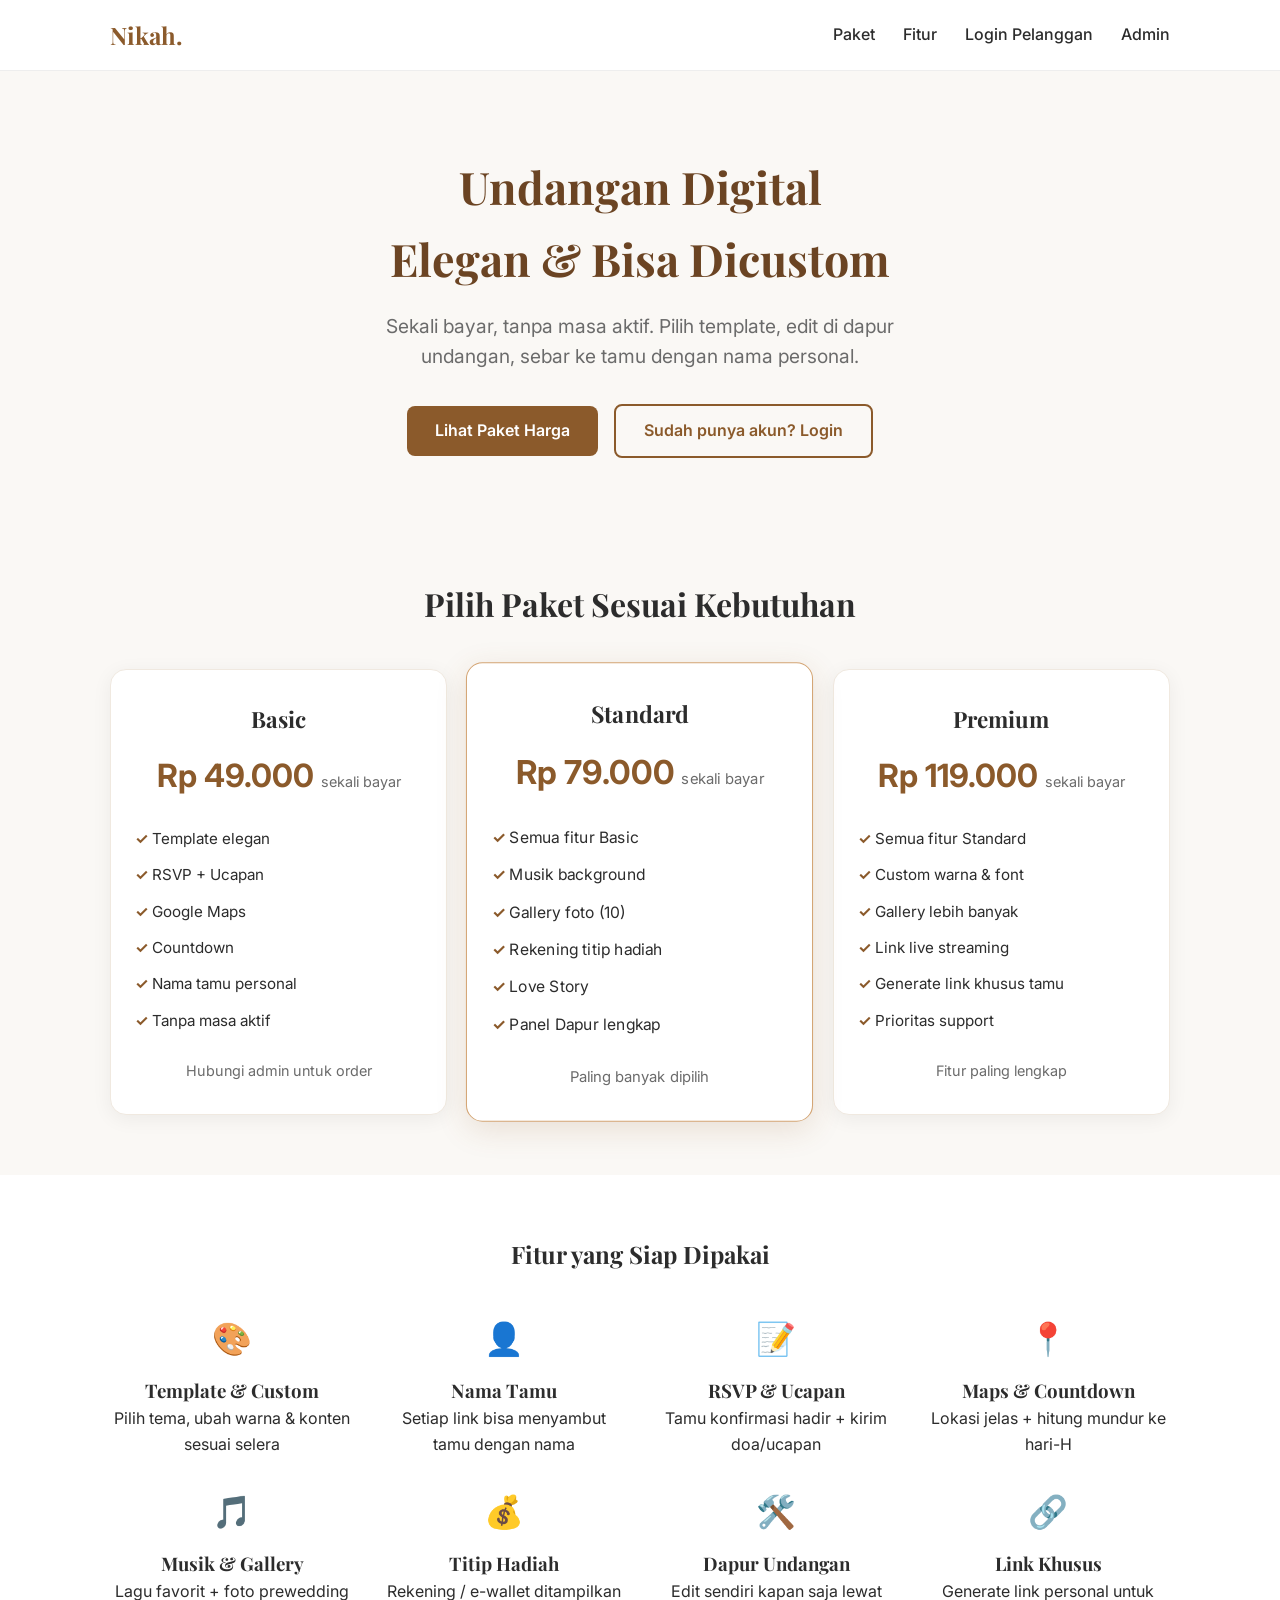
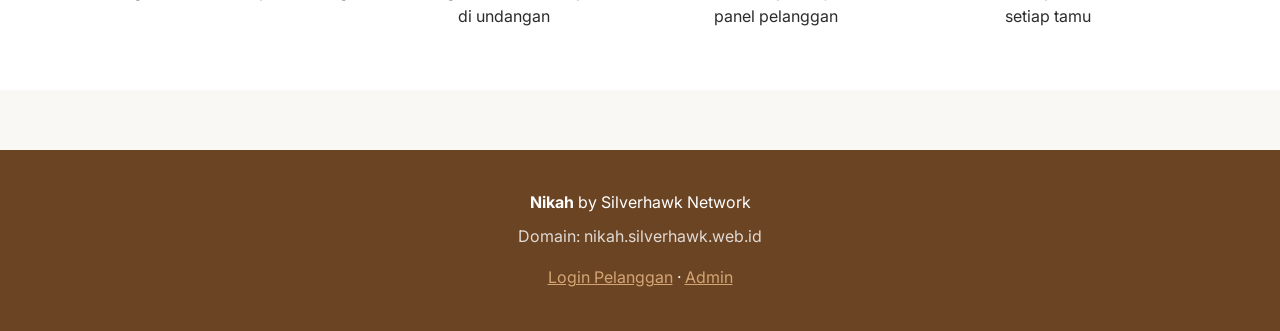
==== commit 394d0d40: "Add files via upload" ====
--- a/index.html
+++ b/index.html
@@ -1,623 +1,148 @@
 <!DOCTYPE html>
-<!--[if lt IE 7]>      <html class="no-js lt-ie9 lt-ie8 lt-ie7"> <![endif]-->
-<!--[if IE 7]>         <html class="no-js lt-ie9 lt-ie8"> <![endif]-->
-<!--[if IE 8]>         <html class="no-js lt-ie9"> <![endif]-->
-<!--[if gt IE 8]><!--> <html class="no-js"> <!--<![endif]-->
-	<head>
-	<meta charset="utf-8">
-	<meta http-equiv="X-UA-Compatible" content="IE=edge">
-	<title>Nikah &mdash; Wedding Invitation Online</title>
-	<meta name="viewport" content="width=device-width, initial-scale=1">
-	<meta name="description" content="Nikah, online wedding invitation" />
-	<meta name="keywords" content="Nikah, custom template, free bootstrap, html5, css3, mobile first, responsive" />
-	<meta name="author" content="JW" />
+<html lang="id">
+<head>
+  <meta charset="utf-8">
+  <meta name="viewport" content="width=device-width, initial-scale=1">
+  <title>Nikah — Undangan Digital Pernikahan</title>
+  <meta name="description" content="Buat undangan digital pernikahan elegan, bisa dicustom, sekali bayar tanpa masa aktif.">
+  <link href="https://fonts.googleapis.com/css2?family=Playfair+Display:wght@400;600;700&family=Inter:wght@400;500;600&display=swap" rel="stylesheet">
+  <style>
+    :root {
+      --primary: #8b5a2b;
+      --primary-dark: #6b4423;
+      --accent: #d4a574;
+      --bg: #faf8f5;
+      --text: #2c2c2c;
+      --muted: #6b6b6b;
+    }
+    * { box-sizing: border-box; margin: 0; padding: 0; }
+    body { font-family: 'Inter', sans-serif; background: var(--bg); color: var(--text); line-height: 1.6; }
+    h1, h2, h3 { font-family: 'Playfair Display', serif; }
+    .container { max-width: 1100px; margin: 0 auto; padding: 0 20px; }
+    header { background: #fff; border-bottom: 1px solid #eee; padding: 16px 0; position: sticky; top: 0; z-index: 100; }
+    .nav { display: flex; justify-content: space-between; align-items: center; }
+    .logo { font-family: 'Playfair Display', serif; font-size: 1.5rem; font-weight: 700; color: var(--primary); text-decoration: none; }
+    .nav-links a { margin-left: 24px; color: var(--text); text-decoration: none; font-weight: 500; }
+    .nav-links a:hover { color: var(--primary); }
+    .btn { display: inline-block; padding: 12px 28px; border-radius: 8px; font-weight: 600; text-decoration: none; cursor: pointer; border: none; font-size: 1rem; transition: all .2s; }
+    .btn-primary { background: var(--primary); color: #fff; }
+    .btn-primary:hover { background: var(--primary-dark); }
+    .btn-outline { background: transparent; border: 2px solid var(--primary); color: var(--primary); }
+    .hero { padding: 80px 0 60px; text-align: center; }
+    .hero h1 { font-size: 2.8rem; margin-bottom: 16px; color: var(--primary-dark); }
+    .hero p { font-size: 1.2rem; color: var(--muted); max-width: 600px; margin: 0 auto 32px; }
+    .packages { padding: 60px 0; }
+    .packages h2 { text-align: center; margin-bottom: 40px; font-size: 2rem; }
+    .grid { display: grid; grid-template-columns: repeat(auto-fit, minmax(260px, 1fr)); gap: 24px; }
+    .card { background: #fff; border-radius: 16px; padding: 32px 24px; box-shadow: 0 4px 20px rgba(0,0,0,.06); border: 1px solid #f0e9e0; text-align: center; }
+    .card.featured { border-color: var(--accent); transform: scale(1.03); box-shadow: 0 8px 30px rgba(139,90,43,.15); }
+    .card h3 { font-size: 1.4rem; margin-bottom: 8px; }
+    .price { font-size: 2rem; font-weight: 700; color: var(--primary); margin: 12px 0; }
+    .price small { font-size: 0.9rem; font-weight: 400; color: var(--muted); }
+    .card ul { list-style: none; text-align: left; margin: 20px 0; }
+    .card ul li { padding: 6px 0; font-size: 0.95rem; }
+    .card ul li::before { content: "✓ "; color: var(--primary); font-weight: bold; }
+    .features { padding: 60px 0; background: #fff; }
+    .features h2 { text-align: center; margin-bottom: 40px; }
+    .feat-grid { display: grid; grid-template-columns: repeat(auto-fit, minmax(220px, 1fr)); gap: 28px; }
+    .feat { text-align: center; }
+    .feat-icon { font-size: 2rem; margin-bottom: 12px; }
+    footer { background: var(--primary-dark); color: #fff; padding: 40px 0; text-align: center; margin-top: 60px; }
+    footer a { color: var(--accent); }
+    @media (max-width: 600px) { .hero h1 { font-size: 2rem; } .nav-links { display: none; } }
+  </style>
+</head>
+<body>
+  <header>
+    <div class="container nav">
+      <a href="/" class="logo">Nikah.</a>
+      <div class="nav-links">
+        <a href="#paket">Paket</a>
+        <a href="#fitur">Fitur</a>
+        <a href="/login.html">Login Pelanggan</a>
+        <a href="/admin/">Admin</a>
+      </div>
+    </div>
+  </header>
 
-  <!-- 
-	//////////////////////////////////////////////////////
-	Nikah HTML5 TEMPLATE 
-	DESIGNED & CUSTOMIZED by JW
-		
-	Website: 		http://silverhawk.web.id
-	Email: 			admin@silverhawk.web.id
-	//////////////////////////////////////////////////////
-	 -->
+  <section class="hero">
+    <div class="container">
+      <h1>Undangan Digital<br>Elegan &amp; Bisa Dicustom</h1>
+      <p>Sekali bayar, tanpa masa aktif. Pilih template, edit di dapur undangan, sebar ke tamu dengan nama personal.</p>
+      <a href="#paket" class="btn btn-primary">Lihat Paket Harga</a>
+      <a href="/login.html" class="btn btn-outline" style="margin-left:12px;">Sudah punya akun? Login</a>
+    </div>
+  </section>
 
-  	<!-- Facebook and Twitter integration -->
-	<meta property="og:title" content=""/>
-	<meta property="og:image" content=""/>
-	<meta property="og:url" content=""/>
-	<meta property="og:site_name" content=""/>
-	<meta property="og:description" content=""/>
-	<meta name="twitter:title" content="" />
-	<meta name="twitter:image" content="" />
-	<meta name="twitter:url" content="" />
-	<meta name="twitter:card" content="" />
+  <section class="packages" id="paket">
+    <div class="container">
+      <h2>Pilih Paket Sesuai Kebutuhan</h2>
+      <div class="grid">
+        <div class="card">
+          <h3>Basic</h3>
+          <div class="price">Rp 49.000 <small>sekali bayar</small></div>
+          <ul>
+            <li>Template elegan</li>
+            <li>RSVP + Ucapan</li>
+            <li>Google Maps</li>
+            <li>Countdown</li>
+            <li>Nama tamu personal</li>
+            <li>Tanpa masa aktif</li>
+          </ul>
+          <p style="font-size:0.9rem;color:var(--muted);">Hubungi admin untuk order</p>
+        </div>
+        <div class="card featured">
+          <h3>Standard</h3>
+          <div class="price">Rp 79.000 <small>sekali bayar</small></div>
+          <ul>
+            <li>Semua fitur Basic</li>
+            <li>Musik background</li>
+            <li>Gallery foto (10)</li>
+            <li>Rekening titip hadiah</li>
+            <li>Love Story</li>
+            <li>Panel Dapur lengkap</li>
+          </ul>
+          <p style="font-size:0.9rem;color:var(--muted);">Paling banyak dipilih</p>
+        </div>
+        <div class="card">
+          <h3>Premium</h3>
+          <div class="price">Rp 119.000 <small>sekali bayar</small></div>
+          <ul>
+            <li>Semua fitur Standard</li>
+            <li>Custom warna & font</li>
+            <li>Gallery lebih banyak</li>
+            <li>Link live streaming</li>
+            <li>Generate link khusus tamu</li>
+            <li>Prioritas support</li>
+          </ul>
+          <p style="font-size:0.9rem;color:var(--muted);">Fitur paling lengkap</p>
+        </div>
+      </div>
+    </div>
+  </section>
 
-	<link href='https://fonts.googleapis.com/css?family=Work+Sans:400,300,600,400italic,700' rel='stylesheet' type='text/css'>
-	<link href="https://fonts.googleapis.com/css?family=Sacramento" rel="stylesheet">
-	
-	<!-- Animate.css -->
-	<link rel="stylesheet" href="css/animate.css">
-	<!-- Icomoon Icon Fonts-->
-	<link rel="stylesheet" href="css/icomoon.css">
-	<!-- Bootstrap  -->
-	<link rel="stylesheet" href="css/bootstrap.css">
+  <section class="features" id="fitur">
+    <div class="container">
+      <h2>Fitur yang Siap Dipakai</h2>
+      <div class="feat-grid">
+        <div class="feat"><div class="feat-icon">🎨</div><h3>Template & Custom</h3><p>Pilih tema, ubah warna & konten sesuai selera</p></div>
+        <div class="feat"><div class="feat-icon">👤</div><h3>Nama Tamu</h3><p>Setiap link bisa menyambut tamu dengan nama</p></div>
+        <div class="feat"><div class="feat-icon">📝</div><h3>RSVP & Ucapan</h3><p>Tamu konfirmasi hadir + kirim doa/ucapan</p></div>
+        <div class="feat"><div class="feat-icon">📍</div><h3>Maps & Countdown</h3><p>Lokasi jelas + hitung mundur ke hari-H</p></div>
+        <div class="feat"><div class="feat-icon">🎵</div><h3>Musik & Gallery</h3><p>Lagu favorit + foto prewedding</p></div>
+        <div class="feat"><div class="feat-icon">💰</div><h3>Titip Hadiah</h3><p>Rekening / e-wallet ditampilkan di undangan</p></div>
+        <div class="feat"><div class="feat-icon">🛠️</div><h3>Dapur Undangan</h3><p>Edit sendiri kapan saja lewat panel pelanggan</p></div>
+        <div class="feat"><div class="feat-icon">🔗</div><h3>Link Khusus</h3><p>Generate link personal untuk setiap tamu</p></div>
+      </div>
+    </div>
+  </section>
 
-	<!-- Magnific Popup -->
-	<link rel="stylesheet" href="css/magnific-popup.css">
-
-	<!-- Owl Carousel  -->
-	<link rel="stylesheet" href="css/owl.carousel.min.css">
-	<link rel="stylesheet" href="css/owl.theme.default.min.css">
-
-	<!-- Theme style  -->
-	<link rel="stylesheet" href="css/style.css">
-
-	<!-- Modernizr JS -->
-	<script src="js/modernizr-2.6.2.min.js"></script>
-	<!-- FOR IE9 below -->
-	<!--[if lt IE 9]>
-	<script src="js/respond.min.js"></script>
-	<![endif]-->
-
-	</head>
-	<body>
-		
-	<div class="fh5co-loader"></div>
-	
-	<div id="page">
-	<nav class="fh5co-nav" role="navigation">
-		<div class="container">
-			<div class="row">
-				<div class="col-xs-2">
-					<div id="fh5co-logo"><a href="index.html">Wedding<strong>.</strong></a></div>
-				</div>
-				<div class="col-xs-10 text-right menu-1">
-					<ul>
-						<li class="active"><a href="index.html">Home</a></li>
-						<!-- <li><a href="about.html">Story</a></li> -->
-						<li><a href="#fh5co-couple-story">Story</a></li>
-						<li class="has-dropdown">
-							<a href="#fh5co-services">Services</a>
-							<!-- <ul class="dropdown">
-								<li><a href="#">Web Design</a></li>
-								<li><a href="#">eCommerce</a></li>
-								<li><a href="#">Branding</a></li>
-								<li><a href="#">API</a></li>
-							</ul> -->
-						</li>
-						<li class="has-dropdown">
-							<a href="#fh5co-gallery">Gallery</a>
-						</li>
-						<!-- <li><a href="contact.html">Contact</a></li> -->
-					</ul>
-				</div>
-			</div>
-			
-		</div>
-	</nav>
-
-	<header id="fh5co-header" class="fh5co-cover" role="banner" style="background-image:url(images/img_bg_2.jpg);" data-stellar-background-ratio="0.5">
-		<div class="overlay"></div>
-		<div class="container">
-			<div class="row">
-				<div class="col-md-8 col-md-offset-2 text-center">
-					<div class="display-t">
-						<div class="display-tc animate-box" data-animate-effect="fadeIn">
-							<h1>Joefrey &amp; Sheila</h1>
-							<h2>We Are Getting Married</h2>
-							<div class="simply-countdown simply-countdown-one"></div>
-							<p><a href="#" class="btn btn-default btn-sm">Save the date</a></p>
-						</div>
-					</div>
-				</div>
-			</div>
-		</div>
-	</header>
-
-	<div id="fh5co-couple">
-		<div class="container">
-			<div class="row">
-				<div class="col-md-8 col-md-offset-2 text-center fh5co-heading animate-box">
-					<h2>Hello!</h2>
-					<h3>November 28th, 2016 New York, USA</h3>
-					<p>We invited you to celebrate our wedding</p>
-				</div>
-			</div>
-			<div class="couple-wrap animate-box">
-				<div class="couple-half">
-					<div class="groom">
-						<img src="images/groom.jpg" alt="groom" class="img-responsive">
-					</div>
-					<div class="desc-groom">
-						<h3>Joefrey Mahusay</h3>
-						<p>Far far away, behind the word mountains, far from the countries Vokalia and Consonantia, there live the blind texts. Separated they live in Bookmarksgrove</p>
-					</div>
-				</div>
-				<p class="heart text-center"><i class="icon-heart2"></i></p>
-				<div class="couple-half">
-					<div class="bride">
-						<img src="images/bride.jpg" alt="groom" class="img-responsive">
-					</div>
-					<div class="desc-bride">
-						<h3>Sheila Mahusay</h3>
-						<p>Far far away, behind the word mountains, far from the countries Vokalia and Consonantia, there live the blind texts. Separated they live in Bookmarksgrove</p>
-					</div>
-				</div>
-			</div>
-		</div>
-	</div>
-
-	<div id="fh5co-event" class="fh5co-bg" style="background-image:url(images/img_bg_3.jpg);">
-		<div class="overlay"></div>
-		<div class="container">
-			<div class="row">
-				<div class="col-md-8 col-md-offset-2 text-center fh5co-heading animate-box">
-					<span>Our Special Events</span>
-					<h2>Wedding Events</h2>
-				</div>
-			</div>
-			<div class="row">
-				<div class="display-t">
-					<div class="display-tc">
-						<div class="col-md-10 col-md-offset-1">
-							<div class="col-md-6 col-sm-6 text-center">
-								<div class="event-wrap animate-box">
-									<h3>Main Ceremony</h3>
-									<div class="event-col">
-										<i class="icon-clock"></i>
-										<span>4:00 PM</span>
-										<span>6:00 PM</span>
-									</div>
-									<div class="event-col">
-										<i class="icon-calendar"></i>
-										<span>Monday 28</span>
-										<span>November, 2016</span>
-									</div>
-									<p>Far far away, behind the word mountains, far from the countries Vokalia and Consonantia, there live the blind texts. Separated they live in Bookmarksgrove right at the coast of the Semantics, a large language ocean.</p>
-								</div>
-							</div>
-							<div class="col-md-6 col-sm-6 text-center">
-								<div class="event-wrap animate-box">
-									<h3>Wedding Party</h3>
-									<div class="event-col">
-										<i class="icon-clock"></i>
-										<span>7:00 PM</span>
-										<span>12:00 AM</span>
-									</div>
-									<div class="event-col">
-										<i class="icon-calendar"></i>
-										<span>Monday 28</span>
-										<span>November, 2016</span>
-									</div>
-									<p>Far far away, behind the word mountains, far from the countries Vokalia and Consonantia, there live the blind texts. Separated they live in Bookmarksgrove right at the coast of the Semantics, a large language ocean.</p>
-								</div>
-							</div>
-						</div>
-					</div>
-				</div>
-			</div>
-		</div>
-	</div>
-
-	<div id="fh5co-couple-story">
-		<div class="container">
-			<div class="row">
-				<div class="col-md-8 col-md-offset-2 text-center fh5co-heading animate-box">
-					<span>We Love Each Other</span>
-					<h2>Our Story</h2>
-					<p>Far far away, behind the word mountains, far from the countries Vokalia and Consonantia, there live the blind texts.</p>
-				</div>
-			</div>
-			<div class="row">
-				<div class="col-md-12 col-md-offset-0">
-					<ul class="timeline animate-box">
-						<li class="animate-box">
-							<div class="timeline-badge" style="background-image:url(images/couple-1.jpg);"></div>
-							<div class="timeline-panel">
-								<div class="timeline-heading">
-									<h3 class="timeline-title">First We Meet</h3>
-									<span class="date">December 25, 2015</span>
-								</div>
-								<div class="timeline-body">
-									<p>Far far away, behind the word mountains, far from the countries Vokalia and Consonantia, there live the blind texts. Separated they live in Bookmarksgrove right at the coast of the Semantics, a large language ocean.</p>
-								</div>
-							</div>
-						</li>
-						<li class="timeline-inverted animate-box">
-							<div class="timeline-badge" style="background-image:url(images/couple-2.jpg);"></div>
-							<div class="timeline-panel">
-								<div class="timeline-heading">
-									<h3 class="timeline-title">First Date</h3>
-									<span class="date">December 28, 2015</span>
-								</div>
-								<div class="timeline-body">
-									<p>Far far away, behind the word mountains, far from the countries Vokalia and Consonantia, there live the blind texts. Separated they live in Bookmarksgrove right at the coast of the Semantics, a large language ocean.</p>
-								</div>
-							</div>
-						</li>
-						<li class="animate-box">
-							<div class="timeline-badge" style="background-image:url(images/couple-3.jpg);"></div>
-							<div class="timeline-panel">
-								<div class="timeline-heading">
-									<h3 class="timeline-title">In A Relationship</h3>
-									<span class="date">January 1, 2016</span>
-								</div>
-								<div class="timeline-body">
-									<p>Far far away, behind the word mountains, far from the countries Vokalia and Consonantia, there live the blind texts. Separated they live in Bookmarksgrove right at the coast of the Semantics, a large language ocean.</p>
-								</div>
-							</div>
-						</li>
-			    	</ul>
-				</div>
-			</div>
-		</div>
-	</div>
-
-	<div id="fh5co-gallery" class="fh5co-section-gray">
-		<div class="container">
-			<div class="row">
-				<div class="col-md-8 col-md-offset-2 text-center fh5co-heading animate-box">
-					<span>Our Memories</span>
-					<h2>Wedding Gallery</h2>
-					<p>Far far away, behind the word mountains, far from the countries Vokalia and Consonantia, there live the blind texts.</p>
-				</div>
-			</div>
-			<div class="row row-bottom-padded-md">
-				<div class="col-md-12">
-					<ul id="fh5co-gallery-list">
-						
-						<li class="one-third animate-box" data-animate-effect="fadeIn" style="background-image: url(images/gallery-1.jpg); "> 
-						<a href="images/gallery-1.jpg">
-							<div class="case-studies-summary">
-								<span>14 Photos</span>
-								<h2>Two Glas of Juice</h2>
-							</div>
-						</a>
-					</li>
-					<li class="one-third animate-box" data-animate-effect="fadeIn" style="background-image: url(images/gallery-2.jpg); ">
-						<a href="#" class="color-2">
-							<div class="case-studies-summary">
-								<span>30 Photos</span>
-								<h2>Timer starts now!</h2>
-							</div>
-						</a>
-					</li>
-
-
-					<li class="one-third animate-box" data-animate-effect="fadeIn" style="background-image: url(images/gallery-3.jpg); ">
-						<a href="#" class="color-3">
-							<div class="case-studies-summary">
-								<span>90 Photos</span>
-								<h2>Beautiful sunset</h2>
-							</div>
-						</a>
-					</li>
-					<li class="one-third animate-box" data-animate-effect="fadeIn" style="background-image: url(images/gallery-4.jpg); ">
-						<a href="#" class="color-4">
-							<div class="case-studies-summary">
-								<span>12 Photos</span>
-								<h2>Company's Conference Room</h2>
-							</div>
-						</a>
-					</li>
-
-						<li class="one-third animate-box" data-animate-effect="fadeIn" style="background-image: url(images/gallery-5.jpg); ">
-							<a href="#" class="color-3">
-								<div class="case-studies-summary">
-									<span>50 Photos</span>
-									<h2>Useful baskets</h2>
-								</div>
-							</a>
-						</li>
-						<li class="one-third animate-box" data-animate-effect="fadeIn" style="background-image: url(images/gallery-6.jpg); ">
-							<a href="#" class="color-4">
-								<div class="case-studies-summary">
-									<span>45 Photos</span>
-									<h2>Skater man in the road</h2>
-								</div>
-							</a>
-						</li>
-
-						<li class="one-third animate-box" data-animate-effect="fadeIn" style="background-image: url(images/gallery-7.jpg); ">
-							<a href="#" class="color-4">
-								<div class="case-studies-summary">
-									<span>35 Photos</span>
-									<h2>Two Glas of Juice</h2>
-								</div>
-							</a>
-						</li>
-
-						<li class="one-third animate-box" data-animate-effect="fadeIn" style="background-image: url(images/gallery-8.jpg); "> 
-							<a href="#" class="color-5">
-								<div class="case-studies-summary">
-									<span>90 Photos</span>
-									<h2>Timer starts now!</h2>
-								</div>
-							</a>
-						</li>
-						<li class="one-third animate-box" data-animate-effect="fadeIn" style="background-image: url(images/gallery-9.jpg); ">
-							<a href="#" class="color-6">
-								<div class="case-studies-summary">
-									<span>56 Photos</span>
-									<h2>Beautiful sunset</h2>
-								</div>
-							</a>
-						</li>
-					</ul>		
-				</div>
-			</div>
-		</div>
-	</div>
-
-	<div id="fh5co-counter" class="fh5co-bg fh5co-counter" style="background-image:url(images/img_bg_5.jpg);">
-		<div class="overlay"></div>
-		<div class="container">
-			<div class="row">
-				<div class="display-t">
-					<div class="display-tc">
-						<div class="col-md-3 col-sm-6 animate-box">
-							<div class="feature-center">
-								<span class="icon">
-									<i class="icon-users"></i>
-								</span>
-
-								<span class="counter js-counter" data-from="0" data-to="500" data-speed="5000" data-refresh-interval="50">1</span>
-								<span class="counter-label">Estimated Guest</span>
-
-							</div>
-						</div>
-						<div class="col-md-3 col-sm-6 animate-box">
-							<div class="feature-center">
-								<span class="icon">
-									<i class="icon-user"></i>
-								</span>
-
-								<span class="counter js-counter" data-from="0" data-to="1000" data-speed="5000" data-refresh-interval="50">1</span>
-								<span class="counter-label">We Catter</span>
-							</div>
-						</div>
-						<div class="col-md-3 col-sm-6 animate-box">
-							<div class="feature-center">
-								<span class="icon">
-									<i class="icon-calendar"></i>
-								</span>
-								<span class="counter js-counter" data-from="0" data-to="402" data-speed="5000" data-refresh-interval="50">1</span>
-								<span class="counter-label">Events Done</span>
-							</div>
-						</div>
-						<div class="col-md-3 col-sm-6 animate-box">
-							<div class="feature-center">
-								<span class="icon">
-									<i class="icon-clock"></i>
-								</span>
-
-								<span class="counter js-counter" data-from="0" data-to="2345" data-speed="5000" data-refresh-interval="50">1</span>
-								<span class="counter-label">Hours Spent</span>
-
-							</div>
-						</div>
-					</div>
-				</div>
-			</div>
-		</div>
-	</div>
-
-	<div id="fh5co-testimonial">
-		<div class="container">
-			<div class="row">
-				<div class="row animate-box">
-					<div class="col-md-8 col-md-offset-2 text-center fh5co-heading">
-						<span>Best Wishes</span>
-						<h2>Friends Wishes</h2>
-					</div>
-				</div>
-				<div class="row">
-					<div class="col-md-12 animate-box">
-						<div class="wrap-testimony">
-							<div class="owl-carousel-fullwidth">
-								<div class="item">
-									<div class="testimony-slide active text-center">
-										<figure>
-											<img src="images/couple-1.jpg" alt="user">
-										</figure>
-										<span>John Doe, via <a href="#" class="twitter">Twitter</a></span>
-										<blockquote>
-											<p>"Far far away, behind the word mountains, far from the countries Vokalia and Consonantia, there live the blind texts. Separated they live in Bookmarksgrove right at the coast of the Semantics"</p>
-										</blockquote>
-									</div>
-								</div>
-								<div class="item">
-									<div class="testimony-slide active text-center">
-										<figure>
-											<img src="images/couple-2.jpg" alt="user">
-										</figure>
-										<span>John Doe, via <a href="#" class="twitter">Twitter</a></span>
-										<blockquote>
-											<p>"Far far away, behind the word mountains, far from the countries Vokalia and Consonantia, at the coast of the Semantics, a large language ocean."</p>
-										</blockquote>
-									</div>
-								</div>
-								<div class="item">
-									<div class="testimony-slide active text-center">
-										<figure>
-											<img src="images/couple-3.jpg" alt="user">
-										</figure>
-										<span>John Doe, via <a href="#" class="twitter">Twitter</a></span>
-										<blockquote>
-											<p>"Far far away, far from the countries Vokalia and Consonantia, there live the blind texts. Separated they live in Bookmarksgrove right at the coast of the Semantics, a large language ocean."</p>
-										</blockquote>
-									</div>
-								</div>
-							</div>
-						</div>
-					</div>
-				</div>
-			</div>
-		</div>
-	</div>
-
-	<div id="fh5co-services" class="fh5co-section-gray">
-		<div class="container">
-			
-			<div class="row animate-box">
-				<div class="col-md-8 col-md-offset-2 text-center fh5co-heading">
-					<h2>We Offer Services</h2>
-					<p>Dignissimos asperiores vitae velit veniam totam fuga molestias accusamus alias autem provident. Odit ab aliquam dolor eius.</p>
-				</div>
-			</div>
-
-			<div class="row">
-				<div class="col-md-6">
-					<div class="feature-left animate-box" data-animate-effect="fadeInLeft">
-						<span class="icon">
-							<i class="icon-calendar"></i>
-						</span>
-						<div class="feature-copy">
-							<h3>We Organized Events</h3>
-							<p>Facilis ipsum reprehenderit nemo molestias. Aut cum mollitia reprehenderit. Eos cumque dicta adipisci architecto culpa amet.</p>
-						</div>
-					</div>
-
-					<div class="feature-left animate-box" data-animate-effect="fadeInLeft">
-						<span class="icon">
-							<i class="icon-image"></i>
-						</span>
-						<div class="feature-copy">
-							<h3>Photoshoot</h3>
-							<p>Facilis ipsum reprehenderit nemo molestias. Aut cum mollitia reprehenderit. Eos cumque dicta adipisci architecto culpa amet.</p>
-						</div>
-					</div>
-
-					<div class="feature-left animate-box" data-animate-effect="fadeInLeft">
-						<span class="icon">
-							<i class="icon-video"></i>
-						</span>
-						<div class="feature-copy">
-							<h3>Video Editing</h3>
-							<p>Facilis ipsum reprehenderit nemo molestias. Aut cum mollitia reprehenderit. Eos cumque dicta adipisci architecto culpa amet.</p>
-						</div>
-					</div>
-
-				</div>
-
-				<div class="col-md-6 animate-box">
-					<div class="fh5co-video fh5co-bg" style="background-image: url(images/img_bg_3.jpg); ">
-						<a href="https://vimeo.com/channels/staffpicks/93951774" class="popup-vimeo"><i class="icon-video2"></i></a>
-						<div class="overlay"></div>
-					</div>
-				</div>
-			</div>
-
-			
-		</div>
-	</div>
-
-
-	<div id="fh5co-started" class="fh5co-bg" style="background-image:url(images/img_bg_4.jpg);">
-		<div class="overlay"></div>
-		<div class="container">
-			<div class="row animate-box">
-				<div class="col-md-8 col-md-offset-2 text-center fh5co-heading">
-					<h2>Are You Attending?</h2>
-					<p>Please Fill-up the form to notify you that you're attending. Thanks.</p>
-				</div>
-			</div>
-			<div class="row animate-box">
-				<div class="col-md-10 col-md-offset-1">
-					<form class="form-inline">
-						<div class="col-md-4 col-sm-4">
-							<div class="form-group">
-								<label for="name" class="sr-only">Name</label>
-								<input type="name" class="form-control" id="name" placeholder="Name">
-							</div>
-						</div>
-						<div class="col-md-4 col-sm-4">
-							<div class="form-group">
-								<label for="email" class="sr-only">Email</label>
-								<input type="email" class="form-control" id="email" placeholder="Email">
-							</div>
-						</div>
-						<div class="col-md-4 col-sm-4">
-							<button type="submit" class="btn btn-default btn-block">I am Attending</button>
-						</div>
-					</form>
-				</div>
-			</div>
-		</div>
-	</div>
-
-	<footer id="fh5co-footer" role="contentinfo">
-		<div class="container">
-
-			<div class="row copyright">
-				<div class="col-md-12 text-center">
-					<p>
-						<small class="block"> @2026 setup by James What.</small> 
-						<small class="block">Powered by <a href="https://silverhawk.web.id" target="_blank">Silverhawk Network</a></small>
-					</p>
-					<p>
-						<ul class="fh5co-social-icons">
-							<li><a href="#"><i class="icon-twitter"></i></a></li>
-							<li><a href="#"><i class="icon-facebook"></i></a></li>
-							<li><a href="#"><i class="icon-linkedin"></i></a></li>
-							<li><a href="#"><i class="icon-dribbble"></i></a></li>
-						</ul>
-					</p>
-				</div>
-			</div>
-
-		</div>
-	</footer>
-	</div>
-
-	<div class="gototop js-top">
-		<a href="#" class="js-gotop"><i class="icon-arrow-up"></i></a>
-	</div>
-	
-	<!-- jQuery -->
-	<script src="js/jquery.min.js"></script>
-	<!-- jQuery Easing -->
-	<script src="js/jquery.easing.1.3.js"></script>
-	<!-- Bootstrap -->
-	<script src="js/bootstrap.min.js"></script>
-	<!-- Waypoints -->
-	<script src="js/jquery.waypoints.min.js"></script>
-	<!-- Carousel -->
-	<script src="js/owl.carousel.min.js"></script>
-	<!-- countTo -->
-	<script src="js/jquery.countTo.js"></script>
-
-	<!-- Stellar -->
-	<script src="js/jquery.stellar.min.js"></script>
-	<!-- Magnific Popup -->
-	<script src="js/jquery.magnific-popup.min.js"></script>
-	<script src="js/magnific-popup-options.js"></script>
-
-	<!-- // <script src="https://cdnjs.cloudflare.com/ajax/libs/prism/0.0.1/prism.min.js"></script> -->
-	<script src="js/simplyCountdown.js"></script>
-	<!-- Main -->
-	<script src="js/main.js"></script>
-
-	<script>
-    var d = new Date(new Date().getTime() + 200 * 120 * 120 * 2000);
-
-    // default example
-    simplyCountdown('.simply-countdown-one', {
-        year: d.getFullYear(),
-        month: d.getMonth() + 1,
-        day: d.getDate()
-    });
-
-    //jQuery example
-    $('#simply-countdown-losange').simplyCountdown({
-        year: d.getFullYear(),
-        month: d.getMonth() + 1,
-        day: d.getDate(),
-        enableUtc: false
-    });
-</script>
-
-	</body>
+  <footer>
+    <div class="container">
+      <p><strong>Nikah</strong> by Silverhawk Network</p>
+      <p style="margin-top:8px;opacity:0.8;">Domain: nikah.silverhawk.web.id</p>
+      <p style="margin-top:16px;"><a href="/login.html">Login Pelanggan</a> · <a href="/admin/">Admin</a></p>
+    </div>
+  </footer>
+</body>
 </html>
-
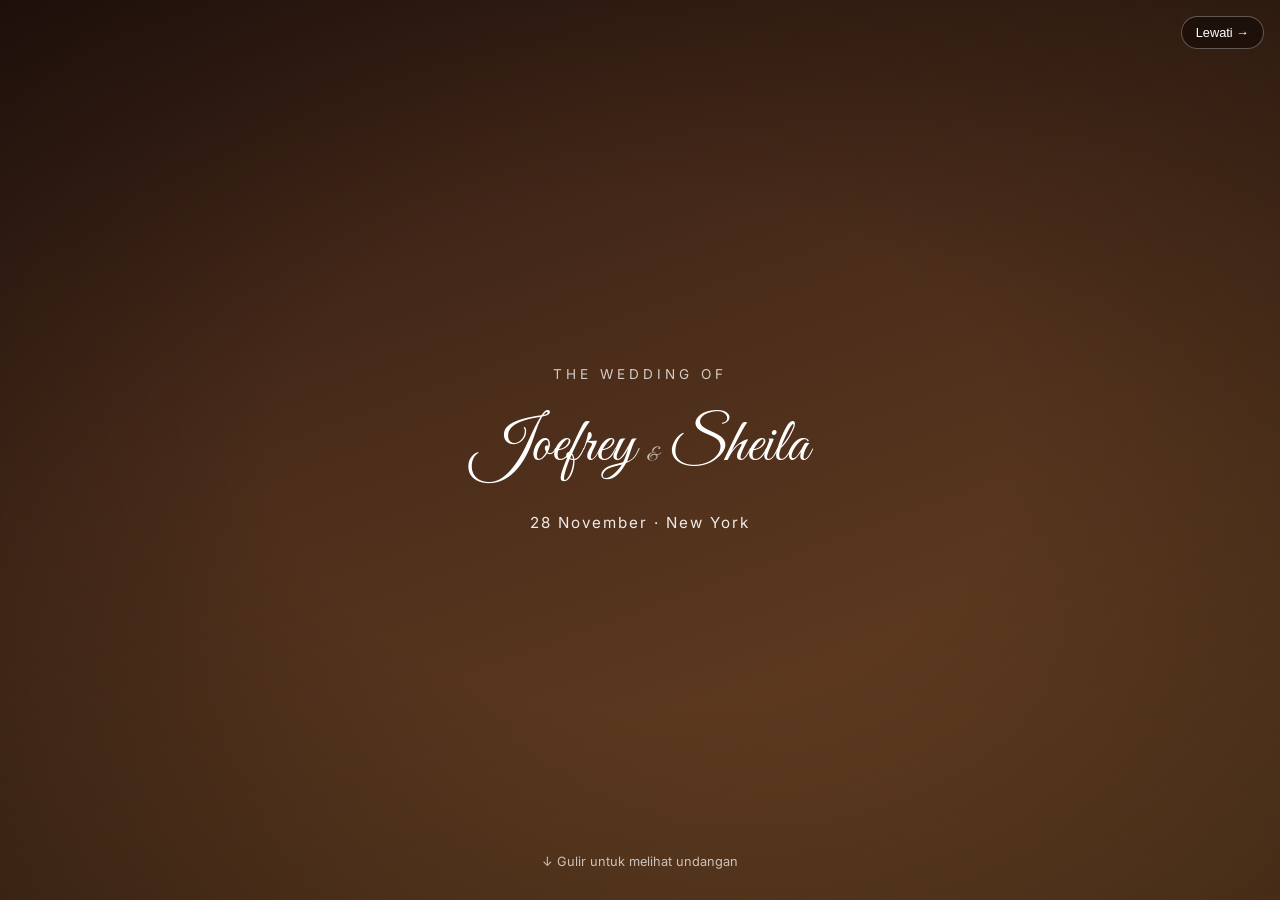
==== commit fcc8fe71: "Add files via upload" ====
--- a/index.html
+++ b/index.html
@@ -3,146 +3,275 @@
 <head>
   <meta charset="utf-8">
   <meta name="viewport" content="width=device-width, initial-scale=1">
-  <title>Nikah — Undangan Digital Pernikahan</title>
-  <meta name="description" content="Buat undangan digital pernikahan elegan, bisa dicustom, sekali bayar tanpa masa aktif.">
-  <link href="https://fonts.googleapis.com/css2?family=Playfair+Display:wght@400;600;700&family=Inter:wght@400;500;600&display=swap" rel="stylesheet">
+  <title>Nikah — Undangan Digital Pernikahan Elegan</title>
+  <meta name="description" content="Buat undangan digital pernikahan elegan, bisa dicustom. Sekali bayar, masa aktif 30 hari. 13 template, dapur undangan, RSVP, dan nama tamu personal.">
+  <meta name="keywords" content="undangan digital, undangan pernikahan, undangan online, wedding invitation, nikah">
+  <meta name="author" content="Silverhawk Network">
+  <meta name="theme-color" content="#8b5a2b">
+  <link rel="canonical" href="https://nikah.silverhawk.web.id/">
+  <link rel="icon" href="/favicon.svg" type="image/svg+xml">
+  <link rel="apple-touch-icon" href="/favicon.svg">
+  <link rel="manifest" href="/site.webmanifest">
+  <meta property="og:type" content="website">
+  <meta property="og:url" content="https://nikah.silverhawk.web.id/">
+  <meta property="og:title" content="Nikah — Undangan Digital Pernikahan Elegan">
+  <meta property="og:description" content="Sekali bayar, masa aktif 30 hari. Pilih template, edit di dapur undangan, sebar ke tamu dengan nama personal.">
+  <meta property="og:image" content="https://nikah.silverhawk.web.id/images/og-image.jpg">
+  <meta property="og:locale" content="id_ID">
+  <meta property="og:site_name" content="Nikah">
+  <meta name="twitter:card" content="summary_large_image">
+  <meta name="twitter:title" content="Nikah — Undangan Digital Pernikahan">
+  <meta name="twitter:description" content="Sekali bayar, masa aktif 30 hari. 13 template elegan, bisa dicustom.">
+  <meta name="twitter:image" content="https://nikah.silverhawk.web.id/images/og-image.jpg">
+  <link href="https://fonts.googleapis.com/css2?family=Playfair+Display:wght@400;600;700&family=Great+Vibes&family=Inter:wght@400;500;600&display=swap" rel="stylesheet">
   <style>
-    :root {
-      --primary: #8b5a2b;
-      --primary-dark: #6b4423;
-      --accent: #d4a574;
-      --bg: #faf8f5;
-      --text: #2c2c2c;
-      --muted: #6b6b6b;
-    }
-    * { box-sizing: border-box; margin: 0; padding: 0; }
-    body { font-family: 'Inter', sans-serif; background: var(--bg); color: var(--text); line-height: 1.6; }
-    h1, h2, h3 { font-family: 'Playfair Display', serif; }
-    .container { max-width: 1100px; margin: 0 auto; padding: 0 20px; }
-    header { background: #fff; border-bottom: 1px solid #eee; padding: 16px 0; position: sticky; top: 0; z-index: 100; }
-    .nav { display: flex; justify-content: space-between; align-items: center; }
-    .logo { font-family: 'Playfair Display', serif; font-size: 1.5rem; font-weight: 700; color: var(--primary); text-decoration: none; }
-    .nav-links a { margin-left: 24px; color: var(--text); text-decoration: none; font-weight: 500; }
-    .nav-links a:hover { color: var(--primary); }
-    .btn { display: inline-block; padding: 12px 28px; border-radius: 8px; font-weight: 600; text-decoration: none; cursor: pointer; border: none; font-size: 1rem; transition: all .2s; }
-    .btn-primary { background: var(--primary); color: #fff; }
-    .btn-primary:hover { background: var(--primary-dark); }
-    .btn-outline { background: transparent; border: 2px solid var(--primary); color: var(--primary); }
-    .hero { padding: 80px 0 60px; text-align: center; }
-    .hero h1 { font-size: 2.8rem; margin-bottom: 16px; color: var(--primary-dark); }
-    .hero p { font-size: 1.2rem; color: var(--muted); max-width: 600px; margin: 0 auto 32px; }
-    .packages { padding: 60px 0; }
-    .packages h2 { text-align: center; margin-bottom: 40px; font-size: 2rem; }
-    .grid { display: grid; grid-template-columns: repeat(auto-fit, minmax(260px, 1fr)); gap: 24px; }
-    .card { background: #fff; border-radius: 16px; padding: 32px 24px; box-shadow: 0 4px 20px rgba(0,0,0,.06); border: 1px solid #f0e9e0; text-align: center; }
-    .card.featured { border-color: var(--accent); transform: scale(1.03); box-shadow: 0 8px 30px rgba(139,90,43,.15); }
-    .card h3 { font-size: 1.4rem; margin-bottom: 8px; }
-    .price { font-size: 2rem; font-weight: 700; color: var(--primary); margin: 12px 0; }
-    .price small { font-size: 0.9rem; font-weight: 400; color: var(--muted); }
-    .card ul { list-style: none; text-align: left; margin: 20px 0; }
-    .card ul li { padding: 6px 0; font-size: 0.95rem; }
-    .card ul li::before { content: "✓ "; color: var(--primary); font-weight: bold; }
-    .features { padding: 60px 0; background: #fff; }
-    .features h2 { text-align: center; margin-bottom: 40px; }
-    .feat-grid { display: grid; grid-template-columns: repeat(auto-fit, minmax(220px, 1fr)); gap: 28px; }
-    .feat { text-align: center; }
-    .feat-icon { font-size: 2rem; margin-bottom: 12px; }
-    footer { background: var(--primary-dark); color: #fff; padding: 40px 0; text-align: center; margin-top: 60px; }
-    footer a { color: var(--accent); }
-    @media (max-width: 600px) { .hero h1 { font-size: 2rem; } .nav-links { display: none; } }
+    :root{--primary:#8b5a2b;--primary-dark:#6b4423;--accent:#d4a574;--bg:#faf8f5;--text:#2c2c2c;--muted:#6b6b6b}
+    *{box-sizing:border-box;margin:0;padding:0}
+    html{scroll-behavior:smooth}
+    body{font-family:Inter,system-ui,sans-serif;background:var(--bg);color:var(--text);line-height:1.6;overflow-x:hidden}
+    h1,h2,h3{font-family:'Playfair Display',serif}
+    #intro{position:fixed;inset:0;z-index:1000;background:#1a1210;overflow-y:auto;-webkit-overflow-scrolling:touch;transition:opacity .8s ease,visibility .8s}
+    #intro.done{opacity:0;visibility:hidden;pointer-events:none}
+    .intro-scroll{min-height:220vh}
+    .intro-hero{min-height:100vh;display:flex;align-items:center;justify-content:center;text-align:center;color:#fff;padding:40px 20px;background:linear-gradient(160deg,#2c1810 0%,#4a2c1a 40%,#6b4423 100%);position:relative}
+    .intro-hero::before{content:'';position:absolute;inset:0;background:radial-gradient(ellipse at center,transparent 40%,rgba(0,0,0,.35) 100%)}
+    .intro-inner{position:relative;z-index:1;max-width:480px}
+    .intro-label{font-size:.85rem;letter-spacing:4px;text-transform:uppercase;opacity:.75;margin-bottom:12px}
+    .intro-names{font-family:'Great Vibes',cursive;font-size:clamp(2.5rem,8vw,3.8rem);font-weight:400;margin:8px 0}
+    .intro-amp{opacity:.7;font-size:1.2rem}
+    .intro-date{letter-spacing:2px;margin-top:16px;font-size:.95rem;opacity:.9}
+    .intro-hint{position:absolute;bottom:28px;left:0;right:0;text-align:center;color:rgba(255,255,255,.7);font-size:.8rem;animation:pulse 2s ease infinite}
+    @keyframes pulse{0%,100%{opacity:.5}50%{opacity:1}}
+    .intro-section{padding:70px 24px;max-width:640px;margin:0 auto;text-align:center;color:#f5ebe0}
+    .intro-section h2{font-size:1.6rem;margin-bottom:12px;color:var(--accent)}
+    .intro-section p{opacity:.85;font-size:.95rem}
+    .intro-couple{display:flex;justify-content:center;gap:32px;flex-wrap:wrap;margin-top:28px}
+    .intro-person h3{font-size:1.3rem;margin-bottom:4px}
+    .intro-person span{font-size:.8rem;opacity:.7}
+    .intro-divider{width:48px;height:2px;background:var(--accent);margin:0 auto 20px;opacity:.6}
+    .intro-cta-area{padding:60px 24px 100px;text-align:center;background:linear-gradient(to bottom,transparent,#0d0806)}
+    .intro-cta-area p{color:rgba(255,255,255,.7);margin-bottom:20px;font-size:.95rem}
+    .btn-enter{display:inline-block;padding:14px 36px;border:2px solid var(--accent);color:var(--accent);text-decoration:none;border-radius:40px;font-weight:600;letter-spacing:1px;transition:all .25s;cursor:pointer;background:transparent;font-size:.95rem}
+    .btn-enter:hover{background:var(--accent);color:#1a1210}
+    .skip-intro{position:fixed;top:16px;right:16px;z-index:1001;background:rgba(0,0,0,.4);color:#fff;border:1px solid rgba(255,255,255,.3);padding:8px 14px;border-radius:20px;font-size:.8rem;cursor:pointer;backdrop-filter:blur(6px)}
+    .skip-intro:hover{background:rgba(0,0,0,.6)}
+    #main{display:none}
+    #main.show{display:block;animation:fadeUp .7s ease}
+    @keyframes fadeUp{from{opacity:0;transform:translateY(16px)}to{opacity:1;transform:none}}
+    .container{max-width:1100px;margin:0 auto;padding:0 20px}
+    header{background:rgba(255,255,255,.92);backdrop-filter:blur(10px);border-bottom:1px solid #eee;padding:14px 0;position:sticky;top:0;z-index:100}
+    .nav{display:flex;justify-content:space-between;align-items:center}
+    .logo{font-family:'Playfair Display',serif;font-size:1.45rem;font-weight:700;color:var(--primary);text-decoration:none}
+    .nav-links{display:flex;align-items:center;gap:8px}
+    .nav-links a{margin-left:12px;color:var(--text);text-decoration:none;font-weight:500;font-size:.95rem}
+    .nav-links a:hover{color:var(--primary)}
+    .btn{display:inline-block;padding:12px 26px;border-radius:10px;font-weight:600;text-decoration:none;cursor:pointer;border:none;font-size:.95rem;transition:all .2s}
+    .btn-primary{background:var(--primary);color:#fff}
+    .btn-primary:hover{background:var(--primary-dark);transform:translateY(-1px)}
+    .btn-outline{background:transparent;border:2px solid var(--primary);color:var(--primary)}
+    .btn-outline:hover{background:var(--primary);color:#fff}
+    .hero{padding:72px 0 56px;text-align:center}
+    .hero h1{font-size:clamp(2rem,5vw,2.85rem);margin-bottom:16px;color:var(--primary-dark);line-height:1.25}
+    .hero p{font-size:1.1rem;color:var(--muted);max-width:560px;margin:0 auto 28px}
+    .hero-actions{display:flex;flex-wrap:wrap;gap:12px;justify-content:center}
+    .packages,.templates{padding:56px 0}
+    .packages h2,.features h2,.templates h2{text-align:center;margin-bottom:36px;font-size:1.85rem}
+    .grid{display:grid;grid-template-columns:repeat(auto-fit,minmax(250px,1fr));gap:22px}
+    .card{background:#fff;border-radius:16px;padding:28px 22px;box-shadow:0 4px 20px rgba(0,0,0,.05);border:1px solid #f0e9e0;text-align:center;transition:transform .2s,box-shadow .2s}
+    .card:hover{transform:translateY(-3px);box-shadow:0 10px 28px rgba(0,0,0,.08)}
+    .card.featured{border-color:var(--accent);box-shadow:0 8px 28px rgba(139,90,43,.12)}
+    .card h3{font-size:1.3rem;margin-bottom:6px}
+    .price{font-size:1.85rem;font-weight:700;color:var(--primary);margin:10px 0}
+    .price small{font-size:.85rem;font-weight:400;color:var(--muted)}
+    .card ul{list-style:none;text-align:left;margin:16px 0}
+    .card ul li{padding:5px 0;font-size:.92rem}
+    .card ul li::before{content:"✓ ";color:var(--primary);font-weight:bold}
+    .features{padding:56px 0;background:#fff}
+    .feat-grid{display:grid;grid-template-columns:repeat(auto-fit,minmax(200px,1fr));gap:24px}
+    .feat{text-align:center;padding:12px}
+    .feat-icon{font-size:1.8rem;margin-bottom:10px}
+    .feat h3{font-size:1.05rem;margin-bottom:6px}
+    .feat p{font-size:.88rem;color:var(--muted)}
+    .theme-grid{display:grid;grid-template-columns:repeat(auto-fill,minmax(140px,1fr));gap:14px}
+    .theme-card{border-radius:12px;padding:20px 12px;text-align:center;border:1px solid #eee;background:#fff;transition:transform .2s}
+    .theme-card:hover{transform:scale(1.03)}
+    .theme-swatch{width:100%;height:48px;border-radius:8px;margin-bottom:10px}
+    .theme-card strong{font-size:.85rem;display:block}
+    .theme-card span{font-size:.75rem;color:var(--muted)}
+    footer{background:var(--primary-dark);color:#fff;padding:36px 0;text-align:center;margin-top:40px}
+    footer a{color:var(--accent);text-decoration:none}
+    @media(max-width:640px){.nav-links a:not(.btn){display:none}.hero{padding:48px 0 40px}.intro-names{font-size:2.4rem}}
   </style>
 </head>
 <body>
-  <header>
-    <div class="container nav">
-      <a href="/" class="logo">Nikah.</a>
-      <div class="nav-links">
-        <a href="#paket">Paket</a>
-        <a href="#fitur">Fitur</a>
-        <a href="/login.html">Login Pelanggan</a>
-        <a href="/admin/">Admin</a>
+  <div id="intro">
+    <button type="button" class="skip-intro" id="skipIntro">Lewati →</button>
+    <div class="intro-scroll" id="introScroll">
+      <div class="intro-hero">
+        <div class="intro-inner">
+          <p class="intro-label">The Wedding Of</p>
+          <h1 class="intro-names">Joefrey <span class="intro-amp">&amp;</span> Sheila</h1>
+          <p class="intro-date">28 November · New York</p>
+        </div>
+        <p class="intro-hint">↓ Gulir untuk melihat undangan</p>
+      </div>
+      <div class="intro-section">
+        <h2>Assalamu'alaikum</h2>
+        <div class="intro-divider"></div>
+        <p>Dengan memohon rahmat Allah SWT, kami mengundang Anda merayakan hari bahagia kami.</p>
+        <div class="intro-couple">
+          <div class="intro-person"><h3>Joefrey</h3><span>Mempelai Pria</span></div>
+          <div class="intro-person"><h3>Sheila</h3><span>Mempelai Wanita</span></div>
+        </div>
+      </div>
+      <div class="intro-section">
+        <h2>Detail Acara</h2>
+        <div class="intro-divider"></div>
+        <p><strong>Resepsi</strong><br>Senin, 28 November<br>Gedung Serbaguna · 16.00 – 21.00</p>
+      </div>
+      <div class="intro-section">
+        <h2>Our Story</h2>
+        <div class="intro-divider"></div>
+        <p>Dari pertemuan pertama hingga janji seumur hidup — setiap momen kami abadikan dalam undangan digital yang elegan dan personal.</p>
+      </div>
+      <div class="intro-cta-area">
+        <p>Ini hanya contoh template klasik.<br>Buat undangan Anda sendiri — modern, custom, siap diseebar.</p>
+        <button type="button" class="btn-enter" id="enterMain">Masuk ke Nikah →</button>
       </div>
     </div>
-  </header>
+  </div>
 
-  <section class="hero">
-    <div class="container">
-      <h1>Undangan Digital<br>Elegan &amp; Bisa Dicustom</h1>
-      <p>Sekali bayar, tanpa masa aktif. Pilih template, edit di dapur undangan, sebar ke tamu dengan nama personal.</p>
-      <a href="#paket" class="btn btn-primary">Lihat Paket Harga</a>
-      <a href="/login.html" class="btn btn-outline" style="margin-left:12px;">Sudah punya akun? Login</a>
-    </div>
-  </section>
-
-  <section class="packages" id="paket">
-    <div class="container">
-      <h2>Pilih Paket Sesuai Kebutuhan</h2>
-      <div class="grid">
-        <div class="card">
-          <h3>Basic</h3>
-          <div class="price">Rp 49.000 <small>sekali bayar</small></div>
-          <ul>
-            <li>Template elegan</li>
-            <li>RSVP + Ucapan</li>
-            <li>Google Maps</li>
-            <li>Countdown</li>
-            <li>Nama tamu personal</li>
-            <li>Tanpa masa aktif</li>
-          </ul>
-          <p style="font-size:0.9rem;color:var(--muted);">Hubungi admin untuk order</p>
-        </div>
-        <div class="card featured">
-          <h3>Standard</h3>
-          <div class="price">Rp 79.000 <small>sekali bayar</small></div>
-          <ul>
-            <li>Semua fitur Basic</li>
-            <li>Musik background</li>
-            <li>Gallery foto (10)</li>
-            <li>Rekening titip hadiah</li>
-            <li>Love Story</li>
-            <li>Panel Dapur lengkap</li>
-          </ul>
-          <p style="font-size:0.9rem;color:var(--muted);">Paling banyak dipilih</p>
-        </div>
-        <div class="card">
-          <h3>Premium</h3>
-          <div class="price">Rp 119.000 <small>sekali bayar</small></div>
-          <ul>
-            <li>Semua fitur Standard</li>
-            <li>Custom warna & font</li>
-            <li>Gallery lebih banyak</li>
-            <li>Link live streaming</li>
-            <li>Generate link khusus tamu</li>
-            <li>Prioritas support</li>
-          </ul>
-          <p style="font-size:0.9rem;color:var(--muted);">Fitur paling lengkap</p>
-        </div>
-      </div>
-    </div>
-  </section>
-
-  <section class="features" id="fitur">
-    <div class="container">
-      <h2>Fitur yang Siap Dipakai</h2>
-      <div class="feat-grid">
-        <div class="feat"><div class="feat-icon">🎨</div><h3>Template & Custom</h3><p>Pilih tema, ubah warna & konten sesuai selera</p></div>
-        <div class="feat"><div class="feat-icon">👤</div><h3>Nama Tamu</h3><p>Setiap link bisa menyambut tamu dengan nama</p></div>
-        <div class="feat"><div class="feat-icon">📝</div><h3>RSVP & Ucapan</h3><p>Tamu konfirmasi hadir + kirim doa/ucapan</p></div>
-        <div class="feat"><div class="feat-icon">📍</div><h3>Maps & Countdown</h3><p>Lokasi jelas + hitung mundur ke hari-H</p></div>
-        <div class="feat"><div class="feat-icon">🎵</div><h3>Musik & Gallery</h3><p>Lagu favorit + foto prewedding</p></div>
-        <div class="feat"><div class="feat-icon">💰</div><h3>Titip Hadiah</h3><p>Rekening / e-wallet ditampilkan di undangan</p></div>
-        <div class="feat"><div class="feat-icon">🛠️</div><h3>Dapur Undangan</h3><p>Edit sendiri kapan saja lewat panel pelanggan</p></div>
-        <div class="feat"><div class="feat-icon">🔗</div><h3>Link Khusus</h3><p>Generate link personal untuk setiap tamu</p></div>
-      </div>
-    </div>
-  </section>
-
-  <footer>
-    <div class="container">
-      <p><strong>Nikah</strong> by Silverhawk Network</p>
-      <p style="margin-top:8px;opacity:0.8;">Domain: nikah.silverhawk.web.id</p>
-      <p style="margin-top:16px;"><a href="/login.html">Login Pelanggan</a> · <a href="/admin/">Admin</a></p>
-    </div>
-  </footer>
+  <div id="main">
+    <header>
+      <div class="container nav">
+        <a href="/" class="logo">Nikah.</a>
+        <div class="nav-links">
+          <a href="#paket">Paket</a>
+          <a href="#template">Template</a>
+          <a href="#fitur">Fitur</a>
+          <a href="/login.html">Login</a>
+          <a href="/login.html" class="btn btn-primary" style="padding:8px 16px;font-size:.85rem;margin-left:8px">Dapur</a>
+        </div>
+      </div>
+    </header>
+    <section class="hero">
+      <div class="container">
+        <h1>Undangan Digital<br>Elegan &amp; Bisa Dicustom</h1>
+        <p>Sekali bayar, masa aktif 30 hari. Pilih template, edit di dapur undangan, sebar ke tamu dengan nama personal.</p>
+        <div class="hero-actions">
+          <a href="#paket" class="btn btn-primary">Lihat Paket Harga</a>
+          <a href="/login.html" class="btn btn-outline">Sudah punya akun? Login</a>
+        </div>
+      </div>
+    </section>
+    <section class="packages" id="paket">
+      <div class="container">
+        <h2>Pilih Paket Sesuai Kebutuhan</h2>
+        <div class="grid">
+          <div class="card">
+            <h3>Basic</h3>
+            <div class="price">Rp 49.000 <small>/ 30 hari</small></div>
+            <ul>
+              <li>1 template pilihan</li>
+              <li>RSVP + Ucapan</li>
+              <li>Google Maps</li>
+              <li>Countdown</li>
+              <li>Nama tamu personal</li>
+            </ul>
+          </div>
+          <div class="card featured">
+            <h3>Standard</h3>
+            <div class="price">Rp 79.000 <small>/ 30 hari</small></div>
+            <ul>
+              <li>Semua fitur Basic</li>
+              <li>13 template tersedia</li>
+              <li>Musik + Gallery</li>
+              <li>Rekening titip hadiah</li>
+              <li>Love Story</li>
+              <li>Panel Dapur lengkap</li>
+            </ul>
+          </div>
+          <div class="card">
+            <h3>Premium</h3>
+            <div class="price">Rp 119.000 <small>/ 30 hari</small></div>
+            <ul>
+              <li>Semua fitur Standard</li>
+              <li>Custom warna tema</li>
+              <li>Live streaming link</li>
+              <li>Generate link khusus tamu</li>
+              <li>Prioritas support</li>
+            </ul>
+          </div>
+        </div>
+      </div>
+    </section>
+    <section class="templates" id="template">
+      <div class="container">
+        <h2>13 Template Siap Pilih</h2>
+        <div class="theme-grid" id="themeGrid"></div>
+      </div>
+    </section>
+    <section class="features" id="fitur">
+      <div class="container">
+        <h2>Fitur Lengkap</h2>
+        <div class="feat-grid">
+          <div class="feat"><div class="feat-icon">🎨</div><h3>13 Template</h3><p>Classic hingga Ocean Breeze</p></div>
+          <div class="feat"><div class="feat-icon">👤</div><h3>Nama Tamu</h3><p>Sambut setiap tamu dengan nama</p></div>
+          <div class="feat"><div class="feat-icon">📝</div><h3>RSVP &amp; Ucapan</h3><p>Konfirmasi hadir + doa</p></div>
+          <div class="feat"><div class="feat-icon">📍</div><h3>Maps &amp; Countdown</h3><p>Lokasi jelas + hitung mundur</p></div>
+          <div class="feat"><div class="feat-icon">🎵</div><h3>Musik &amp; Gallery</h3><p>Lagu &amp; foto prewedding</p></div>
+          <div class="feat"><div class="feat-icon">💰</div><h3>Titip Hadiah</h3><p>Rekening &amp; e-wallet</p></div>
+          <div class="feat"><div class="feat-icon">🛠️</div><h3>Dapur Undangan</h3><p>Edit kapan saja</p></div>
+          <div class="feat"><div class="feat-icon">🔗</div><h3>Link Personal</h3><p>Generate per tamu</p></div>
+        </div>
+      </div>
+    </section>
+    <footer>
+      <div class="container">
+        <p><strong>Nikah</strong> by Silverhawk Network</p>
+        <p style="margin-top:6px;opacity:.8;font-size:.9rem">nikah.silverhawk.web.id</p>
+        <p style="margin-top:14px"><a href="/login.html">Login Pelanggan</a> · <a href="/admin/">Admin</a></p>
+      </div>
+    </footer>
+  </div>
+  <script src="/js/themes.js"></script>
+  <script>
+    (function(){
+      var grid=document.getElementById('themeGrid');
+      if(grid&&window.THEMES){
+        grid.innerHTML=THEMES.map(function(t){
+          return '<div class="theme-card"><div class="theme-swatch" style="background:linear-gradient(135deg,'+t.colors.primary+','+t.colors.accent+')"></div><strong>'+t.name+'</strong><span>'+t.desc+'</span></div>';
+        }).join('');
+      }
+    })();
+    (function(){
+      var intro=document.getElementById('intro');
+      var main=document.getElementById('main');
+      var scrollEl=document.getElementById('introScroll');
+      var finished=false;
+      if(sessionStorage.getItem('nikah_intro_seen')==='1'){finishIntro(false);return;}
+      function finishIntro(animate){
+        if(finished)return;
+        finished=true;
+        sessionStorage.setItem('nikah_intro_seen','1');
+        if(animate===false){intro.classList.add('done');main.classList.add('show');document.body.style.overflow='';return;}
+        intro.classList.add('done');
+        setTimeout(function(){main.classList.add('show');document.body.style.overflow='';window.scrollTo(0,0);},750);
+      }
+      document.getElementById('skipIntro').addEventListener('click',function(){finishIntro(true);});
+      document.getElementById('enterMain').addEventListener('click',function(){finishIntro(true);});
+      var auto=true;
+      var speed=0.55;
+      function step(){
+        if(!auto||finished)return;
+        var max=scrollEl.scrollHeight-intro.clientHeight;
+        if(intro.scrollTop<max-2){intro.scrollTop+=speed;requestAnimationFrame(step);}
+        else{setTimeout(function(){finishIntro(true);},1200);}
+      }
+      intro.addEventListener('wheel',function(){auto=false;},{passive:true});
+      intro.addEventListener('touchstart',function(){auto=false;},{passive:true});
+      setTimeout(function(){if(!finished)requestAnimationFrame(step);},1800);
+    })();
+  </script>
 </body>
 </html>
